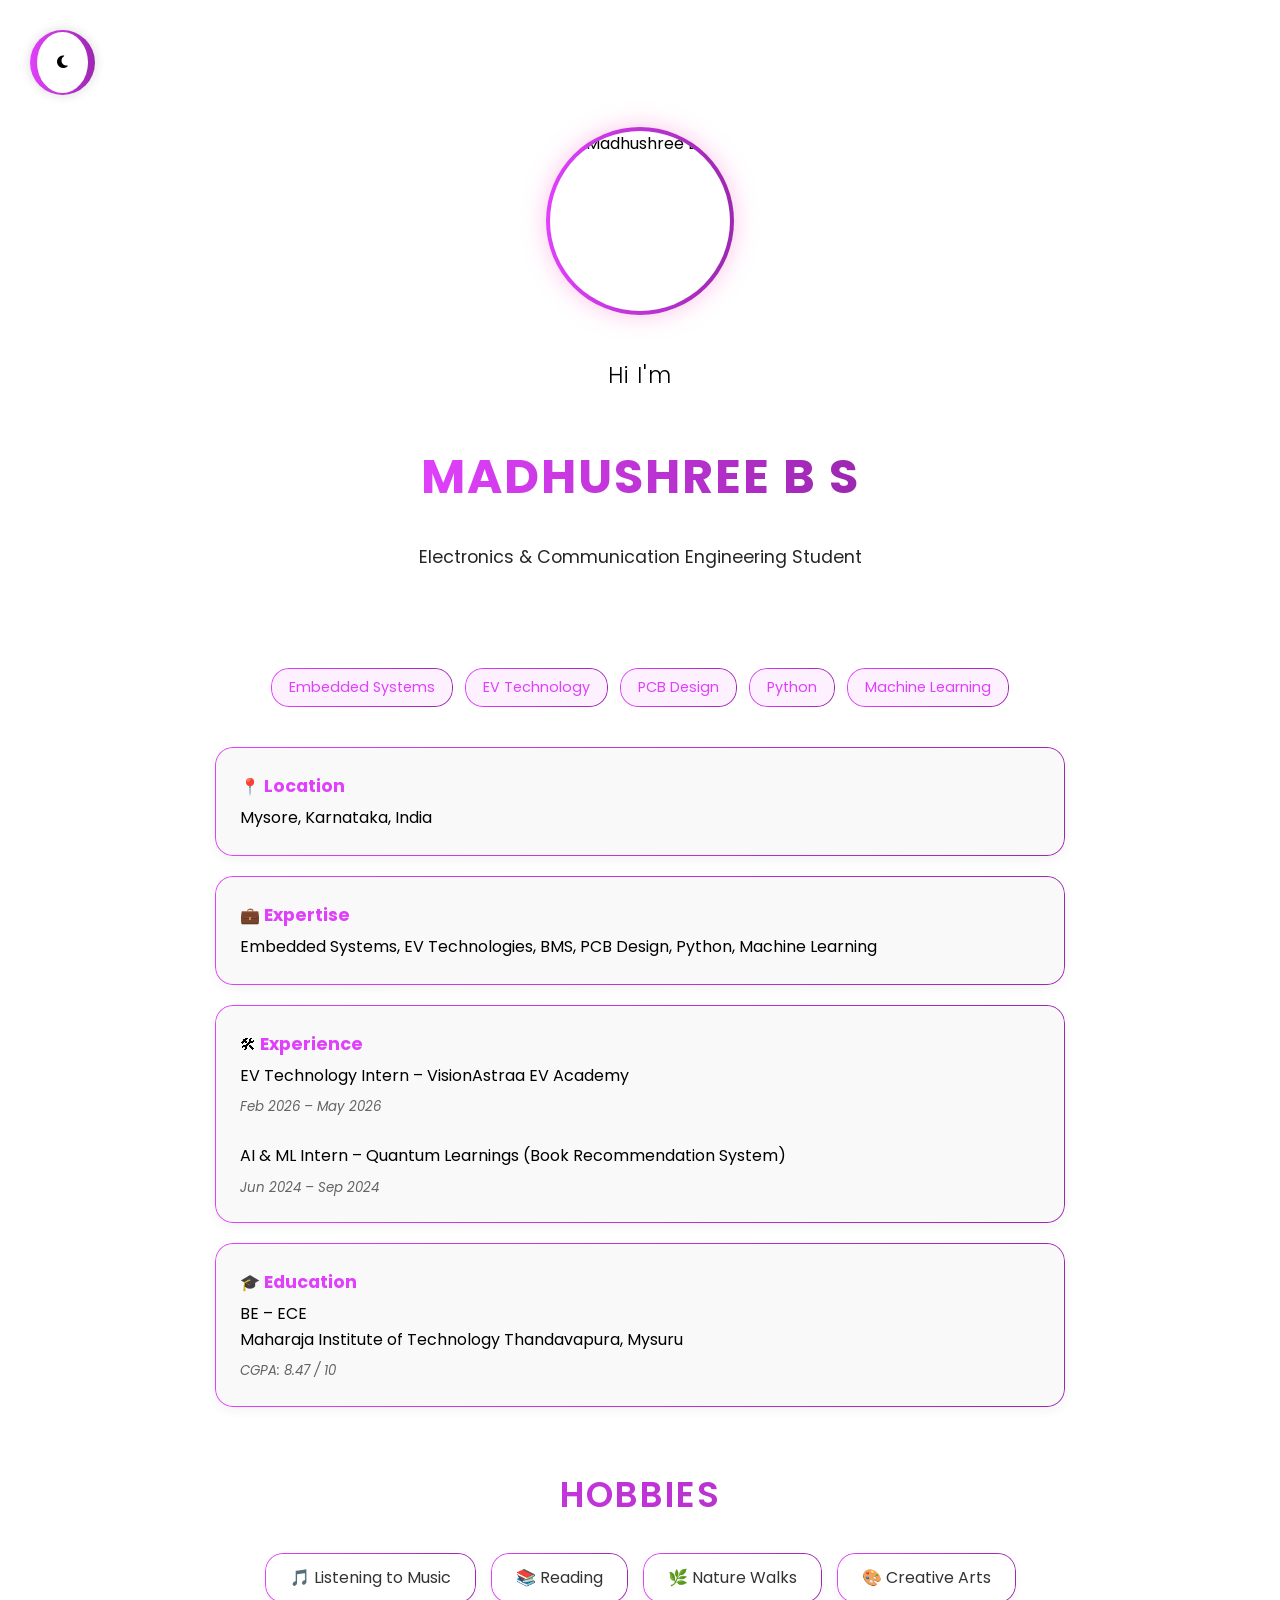
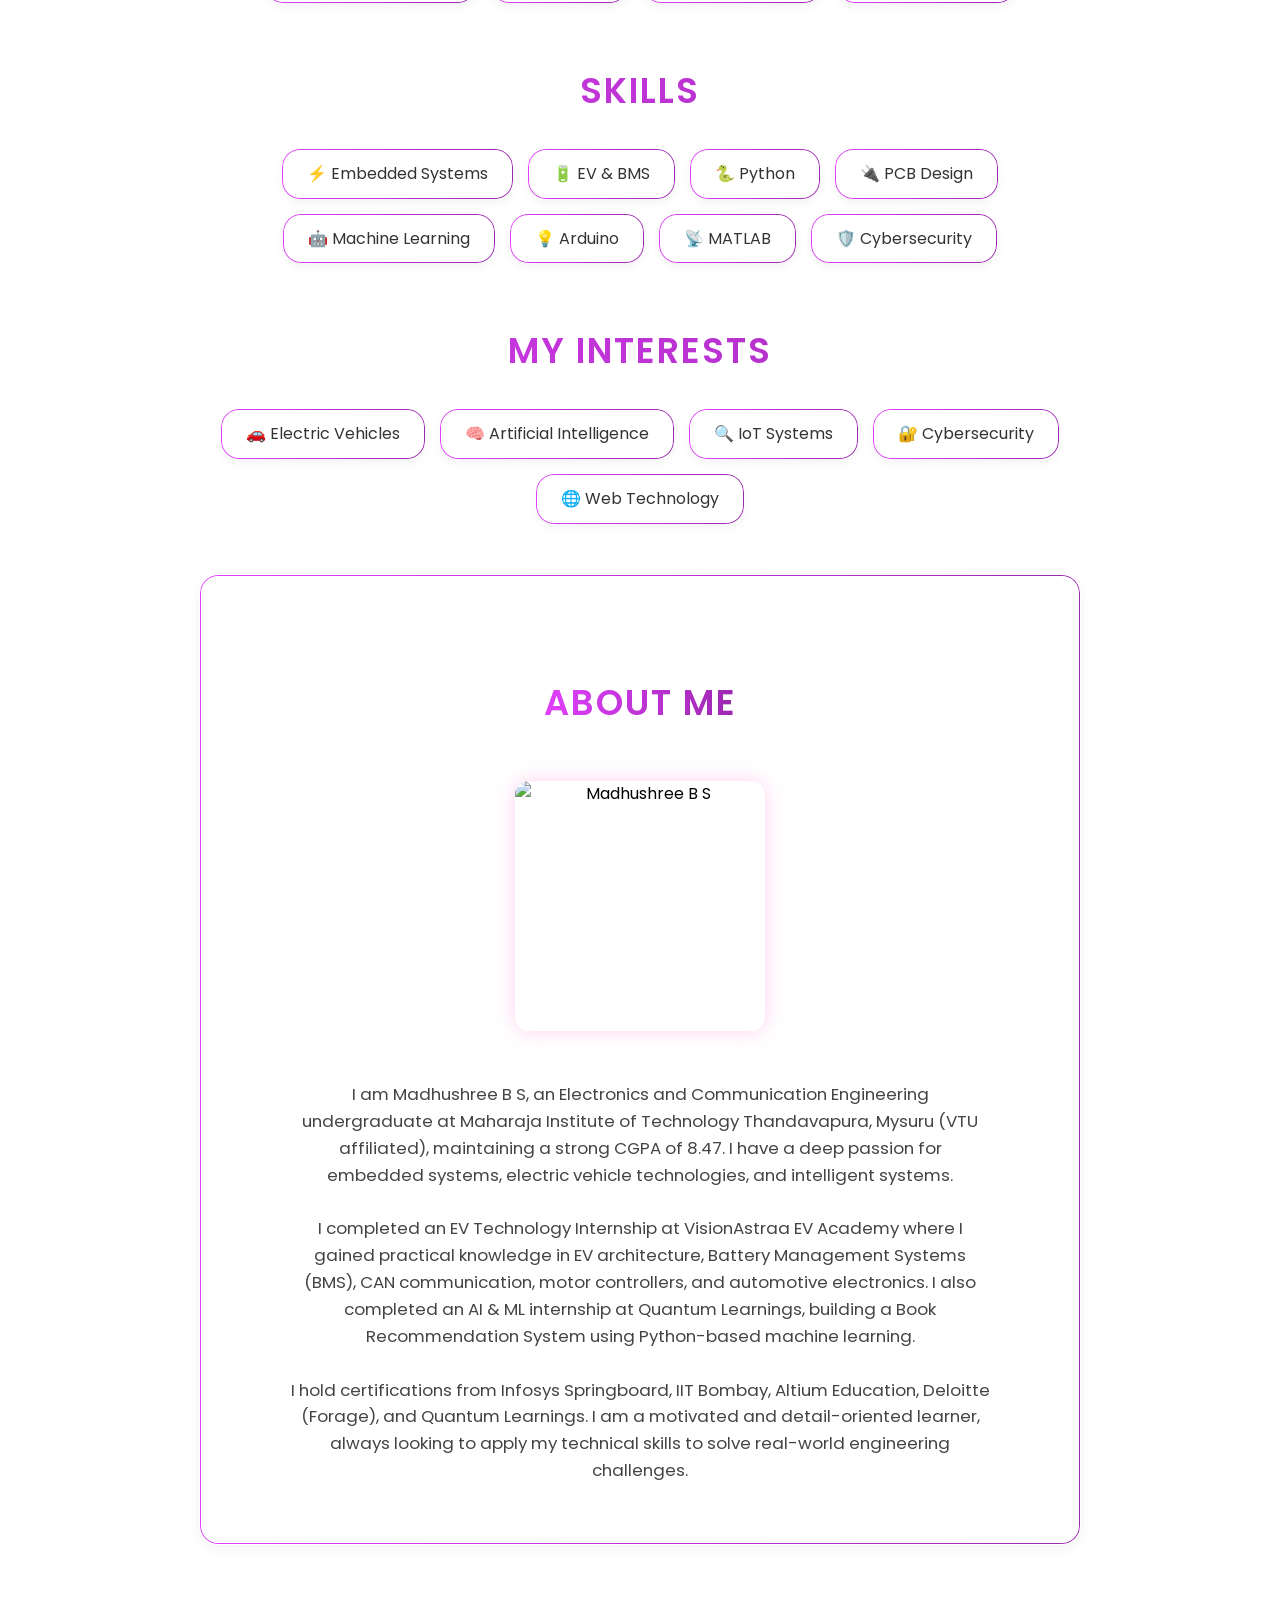
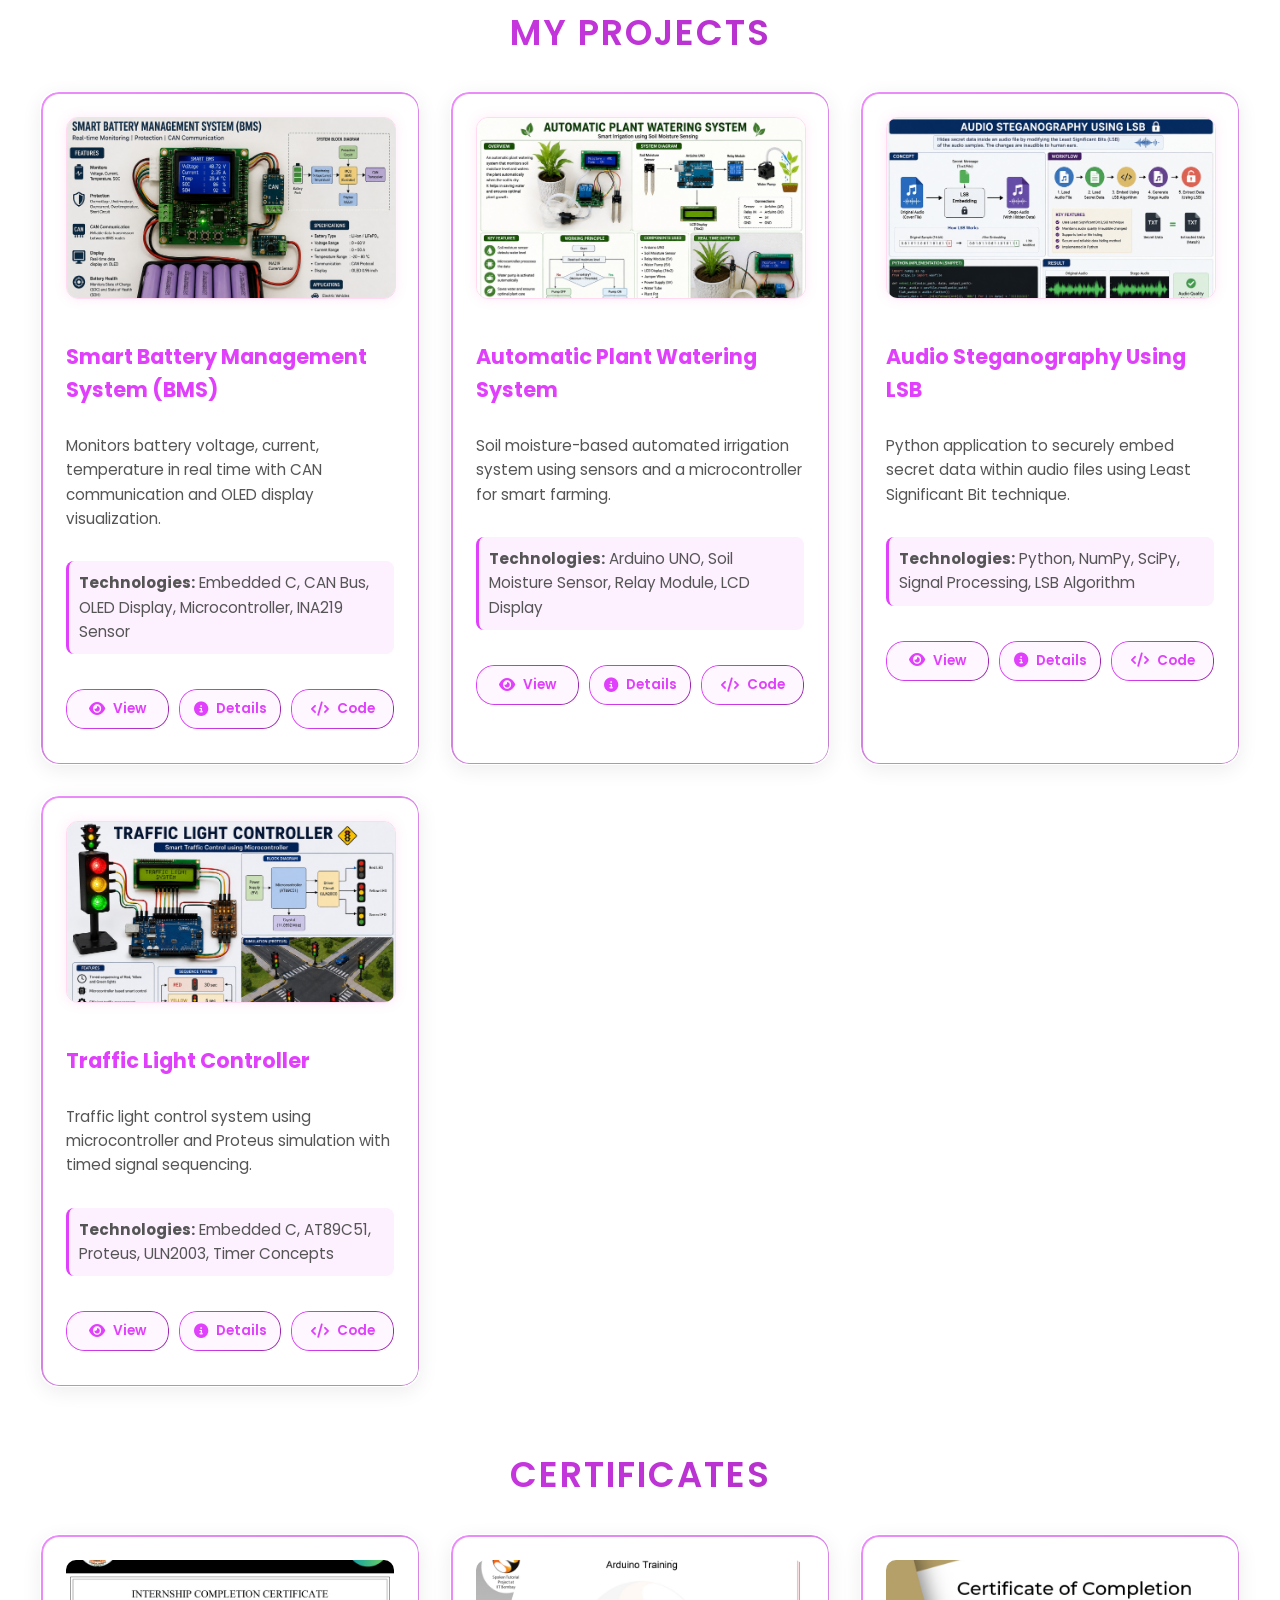
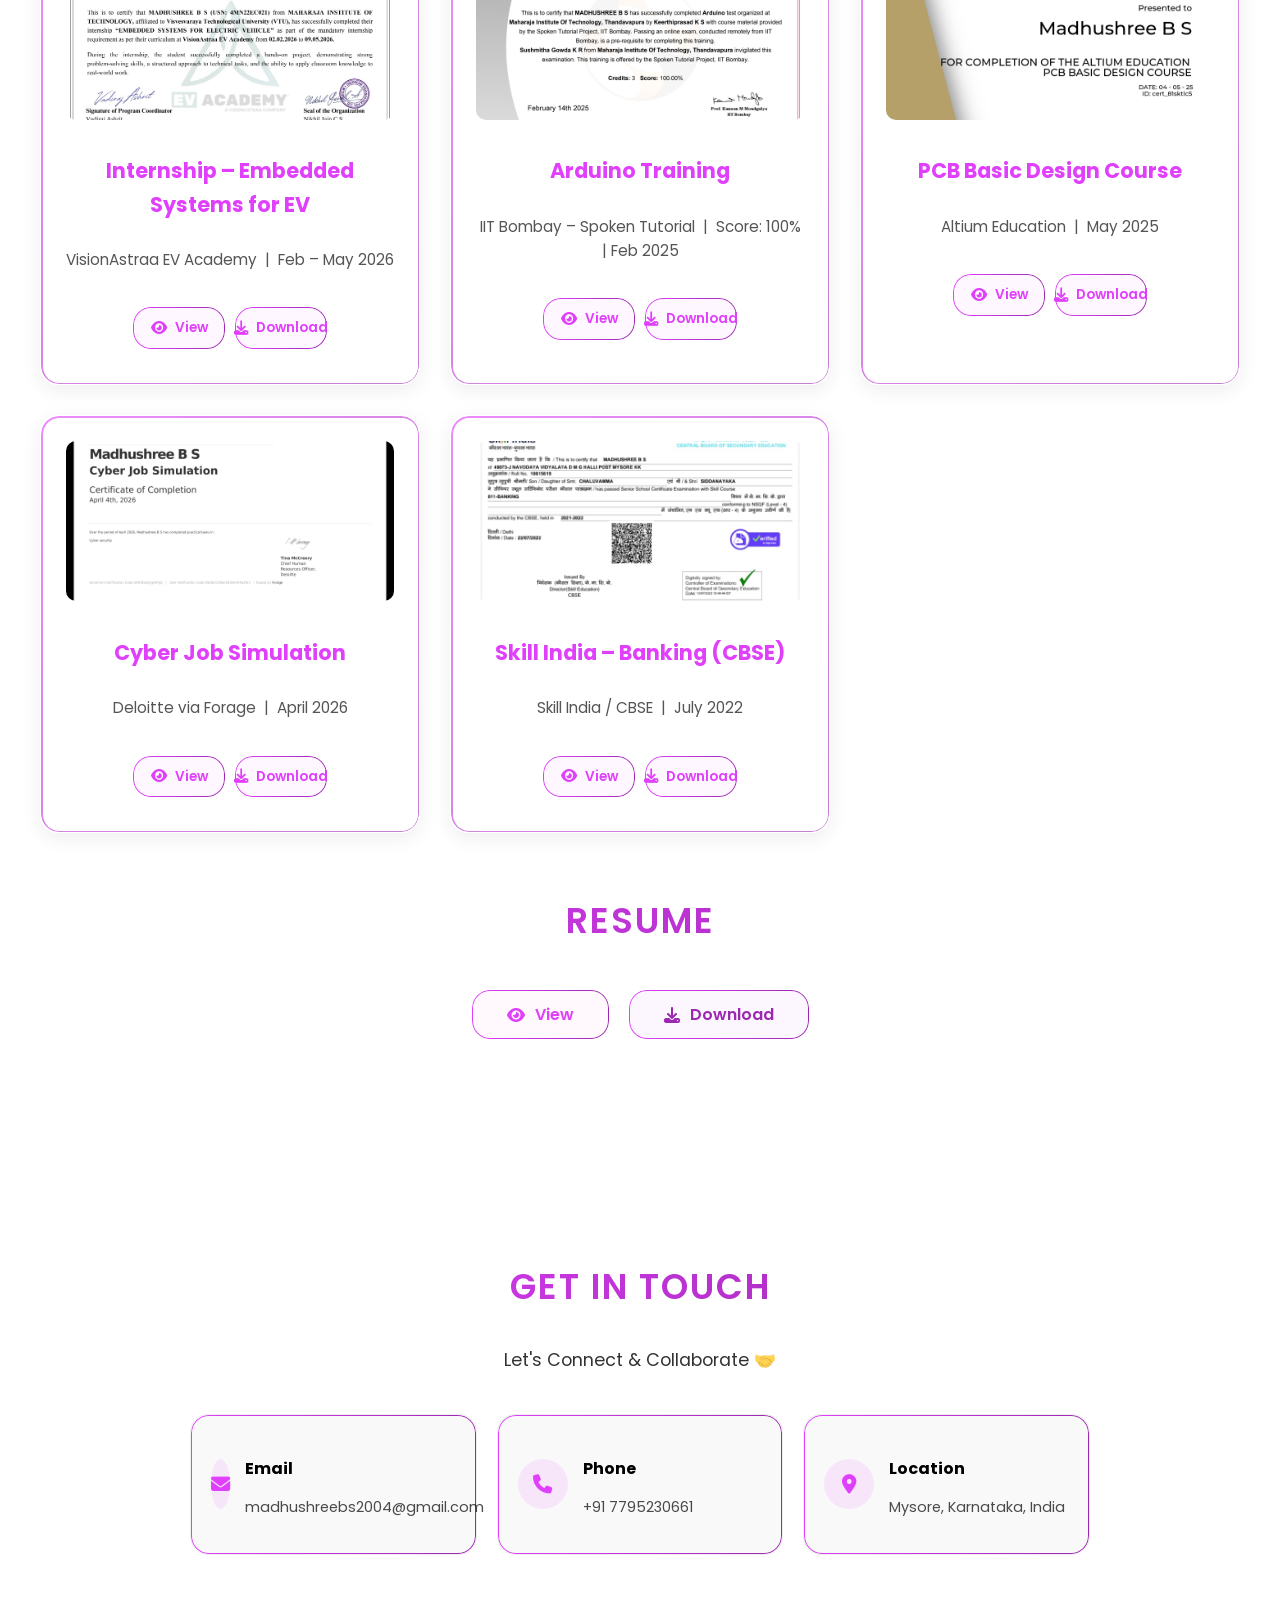
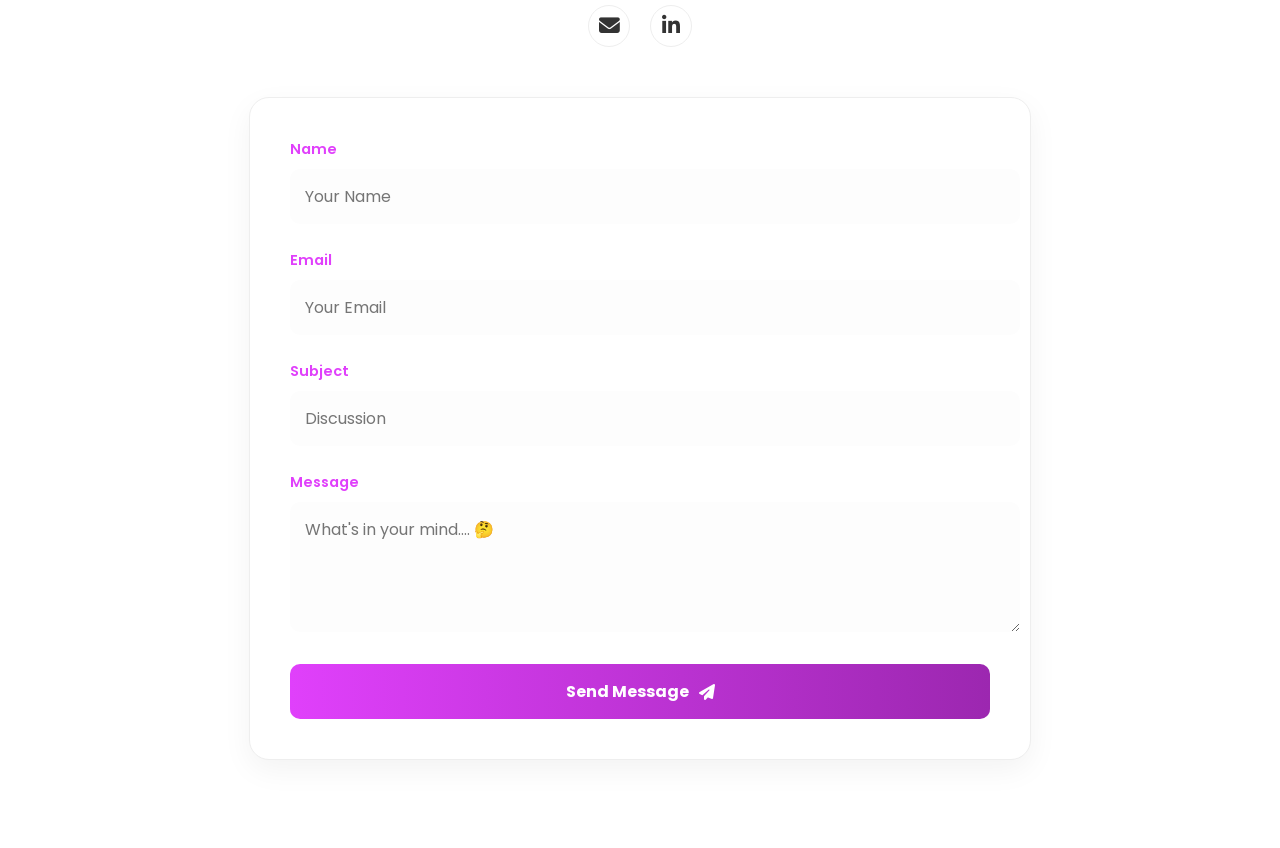
==== index.html @ 263427c6 "Update index.html" ====
<!DOCTYPE html>
<html lang="en">
<head>
  <meta charset="UTF-8">
  <meta name="viewport" content="width=device-width, initial-scale=1.0">
  <title>Madhushree B S | Portfolio</title>
  <link href="https://fonts.googleapis.com/css2?family=Poppins:wght@300;400;600&display=swap" rel="stylesheet">
  <link rel="stylesheet" href="https://cdnjs.cloudflare.com/ajax/libs/font-awesome/6.5.0/css/all.min.css">
  <link rel="stylesheet" href="https://cdnjs.cloudflare.com/ajax/libs/prism/1.29.0/themes/prism-tomorrow.min.css">
  <link rel="stylesheet" href="style.css">
</head>
<body class="light-mode">

  <!-- HERO -->
  <section id="hero">
    <div class="profile reveal">
      <img src="profle.jpg" alt="Madhushree B S">
    </div>
    <h2 class="reveal">Hi I'm</h2>
    <h1 class="reveal"><span>Madhushree B S</span></h1>
    <p class="reveal">Electronics &amp; Communication Engineering Student</p>
  </section>

  <!-- SKILL PILLS -->
  <div class="hero-skills reveal">
    <span class="skill-pill neon-animated-border">Embedded Systems</span>
    <span class="skill-pill neon-animated-border">EV Technology</span>
    <span class="skill-pill neon-animated-border">PCB Design</span>
    <span class="skill-pill neon-animated-border">Python</span>
    <span class="skill-pill neon-animated-border">Machine Learning</span>
  </div>

  <!-- INFO CARDS -->
  <div class="card reveal neon-animated-border">📍 <b>Location</b><br>Mysore, Karnataka, India</div>
  <div class="card reveal neon-animated-border">💼 <b>Expertise</b><br>Embedded Systems, EV Technologies, BMS, PCB Design, Python, Machine Learning</div>
  <div class="card reveal neon-animated-border">🛠 <b>Experience</b><br>EV Technology Intern – VisionAstraa EV Academy<br><small>Feb 2026 – May 2026</small><br>AI &amp; ML Intern – Quantum Learnings (Book Recommendation System)<br><small>Jun 2024 – Sep 2024</small></div>
  <div class="card reveal neon-animated-border">🎓 <b>Education</b><br>BE – ECE<br>Maharaja Institute of Technology Thandavapura, Mysuru<br><small>CGPA: 8.47 / 10</small></div>

  <!-- HOBBIES -->
  <h2 class="section-headline reveal">Hobbies</h2>
  <div class="hobbies-wrapper">
    <div class="hobby-pill neon-animated-border">🎵 Listening to Music</div>
    <div class="hobby-pill neon-animated-border">📚 Reading</div>
    <div class="hobby-pill neon-animated-border">🌿 Nature Walks</div>
    <div class="hobby-pill neon-animated-border">🎨 Creative Arts</div>
  </div>

  <!-- SKILLS -->
  <h2 class="section-headline reveal">Skills</h2>
  <div class="hobbies-wrapper">
    <div class="hobby-pill neon-animated-border">⚡ Embedded Systems</div>
    <div class="hobby-pill neon-animated-border">🔋 EV &amp; BMS</div>
    <div class="hobby-pill neon-animated-border">🐍 Python</div>
    <div class="hobby-pill neon-animated-border">🔌 PCB Design</div>
    <div class="hobby-pill neon-animated-border">🤖 Machine Learning</div>
    <div class="hobby-pill neon-animated-border">💡 Arduino</div>
    <div class="hobby-pill neon-animated-border">📡 MATLAB</div>
    <div class="hobby-pill neon-animated-border">🛡️ Cybersecurity</div>
  </div>

  <!-- INTERESTS -->
  <h2 class="section-headline reveal">My Interests</h2>
  <div class="hobbies-wrapper">
    <div class="hobby-pill neon-animated-border">🚗 Electric Vehicles</div>
    <div class="hobby-pill neon-animated-border">🧠 Artificial Intelligence</div>
    <div class="hobby-pill neon-animated-border">🔍 IoT Systems</div>
    <div class="hobby-pill neon-animated-border">🔐 Cybersecurity</div>
    <div class="hobby-pill neon-animated-border">🌐 Web Technology</div>
  </div>

  <!-- ABOUT -->
  <div class="card reveal about-card neon-border neon-animated-border">
    <h2 class="section-headline">About Me</h2>
    <img src="about.jpg" alt="Madhushree B S" class="about-photo">
    <p class="about-text">
      I am Madhushree B S, an Electronics and Communication Engineering undergraduate at Maharaja Institute of Technology Thandavapura, Mysuru (VTU affiliated), maintaining a strong CGPA of 8.47. I have a deep passion for embedded systems, electric vehicle technologies, and intelligent systems.
      <br><br>
      I completed an EV Technology Internship at VisionAstraa EV Academy where I gained practical knowledge in EV architecture, Battery Management Systems (BMS), CAN communication, motor controllers, and automotive electronics. I also completed an AI &amp; ML internship at Quantum Learnings, building a Book Recommendation System using Python-based machine learning.
      <br><br>
      I hold certifications from Infosys Springboard, IIT Bombay, Altium Education, Deloitte (Forage), and Quantum Learnings. I am a motivated and detail-oriented learner, always looking to apply my technical skills to solve real-world engineering challenges.
    </p>
  </div>

  <!-- PROJECTS -->
  <h2 class="section-headline reveal">My Projects</h2>
  <div class="projects-grid">

    <div class="project-card reveal">
      <div class="project-image-wrapper">
        <img src="bms.jpg" alt="Smart BMS" class="project-image">
      </div>
      <h3>Smart Battery Management System (BMS)</h3>
      <p>Monitors battery voltage, current, temperature in real time with CAN communication and OLED display visualization.</p>
      <p class="tech-used"><b>Technologies:</b> Embedded C, CAN Bus, OLED Display, Microcontroller, INA219 Sensor</p>
      <div class="project-actions">
        <button class="highlight-btn neon-animated-border" onclick="toggleProjectImage(this)"><i class="fas fa-eye"></i> View</button>
        <button class="highlight-btn neon-animated-border" onclick="openModal('Smart BMS – Details','bms_details.html')"><i class="fas fa-info-circle"></i> Details</button>
        <button class="highlight-btn neon-animated-border" onclick="openModal('Smart BMS – Code','bms_code.txt')"><i class="fas fa-code"></i> Code</button>
      </div>
    </div>

    <div class="project-card reveal">
      <div class="project-image-wrapper">
        <img src="plant.jpg" alt="Plant Watering" class="project-image">
      </div>
      <h3>Automatic Plant Watering System</h3>
      <p>Soil moisture-based automated irrigation system using sensors and a microcontroller for smart farming.</p>
      <p class="tech-used"><b>Technologies:</b> Arduino UNO, Soil Moisture Sensor, Relay Module, LCD Display</p>
      <div class="project-actions">
        <button class="highlight-btn neon-animated-border" onclick="toggleProjectImage(this)"><i class="fas fa-eye"></i> View</button>
        <button class="highlight-btn neon-animated-border" onclick="openModal('Plant Watering – Details','plant_details.html')"><i class="fas fa-info-circle"></i> Details</button>
        <button class="highlight-btn neon-animated-border" onclick="openModal('Plant Watering – Code','plant_code.txt')"><i class="fas fa-code"></i> Code</button>
      </div>
    </div>

    <div class="project-card reveal">
      <div class="project-image-wrapper">
        <img src="lsb.jpg" alt="Audio Steganography" class="project-image">
      </div>
      <h3>Audio Steganography Using LSB</h3>
      <p>Python application to securely embed secret data within audio files using Least Significant Bit technique.</p>
      <p class="tech-used"><b>Technologies:</b> Python, NumPy, SciPy, Signal Processing, LSB Algorithm</p>
      <div class="project-actions">
        <button class="highlight-btn neon-animated-border" onclick="toggleProjectImage(this)"><i class="fas fa-eye"></i> View</button>
        <button class="highlight-btn neon-animated-border" onclick="openModal('Audio Steganography – Details','lsb_details.html')"><i class="fas fa-info-circle"></i> Details</button>
        <button class="highlight-btn neon-animated-border" onclick="openModal('Audio Steganography – Code','lsb_code.txt')"><i class="fas fa-code"></i> Code</button>
      </div>
    </div>

    <div class="project-card reveal">
      <div class="project-image-wrapper">
        <img src="light.jpg" alt="Traffic Light Controller" class="project-image">
      </div>
      <h3>Traffic Light Controller</h3>
      <p>Traffic light control system using microcontroller and Proteus simulation with timed signal sequencing.</p>
      <p class="tech-used"><b>Technologies:</b> Embedded C, AT89C51, Proteus, ULN2003, Timer Concepts</p>
      <div class="project-actions">
        <button class="highlight-btn neon-animated-border" onclick="toggleProjectImage(this)"><i class="fas fa-eye"></i> View</button>
        <button class="highlight-btn neon-animated-border" onclick="openModal('Traffic Light – Details','traffic_details.html')"><i class="fas fa-info-circle"></i> Details</button>
        <button class="highlight-btn neon-animated-border" onclick="openModal('Traffic Light – Code','traffic_code.txt')"><i class="fas fa-code"></i> Code</button>
      </div>
    </div>

  </div>

  <!-- CERTIFICATES -->
  <h2 class="section-headline reveal">Certificates</h2>
  <div class="projects-grid reveal">

    <div class="project-card cert-card">
      <img src="intership.jpg" alt="VisionAstraa Certificate" class="cert-img" onclick="openCertModal(this.src)">
      <h3>Internship – Embedded Systems for EV</h3>
      <p>VisionAstraa EV Academy &nbsp;|&nbsp; Feb – May 2026</p>
      <div class="project-actions">
        <button class="highlight-btn neon-animated-border" onclick="openCertModal('intership.jpg')"><i class="fas fa-eye"></i> View</button>
        <a href="intership.jpg" download class="highlight-btn neon-animated-border"><i class="fas fa-download"></i> Download</a>
      </div>
    </div>

    <div class="project-card cert-card">
      <img src="bombay.jpg" alt="Arduino Certificate" class="cert-img" onclick="openCertModal(this.src)">
      <h3>Arduino Training</h3>
      <p>IIT Bombay – Spoken Tutorial &nbsp;|&nbsp; Score: 100% | Feb 2025</p>
      <div class="project-actions">
        <button class="highlight-btn neon-animated-border" onclick="openCertModal('bombay.jpg')"><i class="fas fa-eye"></i> View</button>
        <a href="bombay.jpg" download class="highlight-btn neon-animated-border"><i class="fas fa-download"></i> Download</a>
      </div>
    </div>

    <div class="project-card cert-card">
      <img src="altium.jpg" alt="PCB Certificate" class="cert-img" onclick="openCertModal(this.src)">
      <h3>PCB Basic Design Course</h3>
      <p>Altium Education &nbsp;|&nbsp; May 2025</p>
      <div class="project-actions">
        <button class="highlight-btn neon-animated-border" onclick="openCertModal('altium.jpg')"><i class="fas fa-eye"></i> View</button>
        <a href="altium.jpg" download class="highlight-btn neon-animated-border"><i class="fas fa-download"></i> Download</a>
      </div>
    </div>

    <div class="project-card cert-card">
      <img src="deloitte.jpg" alt="Deloitte Certificate" class="cert-img" onclick="openCertModal(this.src)">
      <h3>Cyber Job Simulation</h3>
      <p>Deloitte via Forage &nbsp;|&nbsp; April 2026</p>
      <div class="project-actions">
        <button class="highlight-btn neon-animated-border" onclick="openCertModal('deloitte.jpg')"><i class="fas fa-eye"></i> View</button>
        <a href="deloitte.jpg" download class="highlight-btn neon-animated-border"><i class="fas fa-download"></i> Download</a>
      </div>
    </div>

    <div class="project-card cert-card">
      <img src="skillindia.jpg" alt="Skill India Certificate" class="cert-img" onclick="openCertModal(this.src)">
      <h3>Skill India – Banking (CBSE)</h3>
      <p>Skill India / CBSE &nbsp;|&nbsp; July 2022</p>
      <div class="project-actions">
        <button class="highlight-btn neon-animated-border" onclick="openCertModal('skillindia.jpg')"><i class="fas fa-eye"></i> View</button>
        <a href="skillindia.jpg" download class="highlight-btn neon-animated-border"><i class="fas fa-download"></i> Download</a>
      </div>
    </div>

  </div>

  <!-- RESUME -->
  <h2 class="section-headline reveal">Resume</h2>
  <div class="resume-actions reveal">
    <a href="Resume.pdf" target="_blank" class="resume-btn view-btn neon-animated-border"><i class="fas fa-eye"></i> View</a>
    <a href="Resume.pdf" download class="resume-btn download-btn neon-animated-border"><i class="fas fa-download"></i> Download</a>
  </div>

  <!-- CONTACT -->
  <section class="contact-section reveal">
    <h2 class="section-headline">Get In Touch</h2>
    <p class="contact-subtitle">Let's Connect &amp; Collaborate 🤝</p>
    <div class="contact-cards">
      <div class="contact-card neon-animated-border">
        <div class="contact-icon"><i class="fas fa-envelope"></i></div>
        <div><h4>Email</h4><p>madhushreebs2004@gmail.com</p></div>
      </div>
      <div class="contact-card neon-animated-border">
        <div class="contact-icon"><i class="fas fa-phone"></i></div>
        <div><h4>Phone</h4><p>+91 7795230661</p></div>
      </div>
      <div class="contact-card neon-animated-border">
        <div class="contact-icon"><i class="fas fa-location-dot"></i></div>
        <div><h4>Location</h4><p>Mysore, Karnataka, India</p></div>
      </div>
    </div>
    <div class="contact-social">
      <a href="mailto:madhushreebs2004@gmail.com"><i class="fas fa-envelope"></i></a>
      <a href="https://www.linkedin.com/in/madhushree-b-s" target="_blank"><i class="fab fa-linkedin-in"></i></a>
    </div>
    <form id="contact-form" class="contact-form">
      <label>Name</label>
      <input type="text" name="name" placeholder="Your Name" required>
      <label>Email</label>
      <input type="email" name="email" placeholder="Your Email" required>
      <label>Subject</label>
      <input type="text" name="subject" placeholder="Discussion" required>
      <label>Message</label>
      <textarea rows="4" name="message" placeholder="What's in your mind.... 🤔" required></textarea>
      <button type="submit" class="send-btn">Send Message <i class="fas fa-paper-plane"></i></button>
    </form>
  </section>

  <!-- PROJECT MODAL -->
  <div id="projectModal" class="modal">
    <div class="modal-content">
      <span class="close-btn" onclick="closeModal()">&times;</span>
      <h2 id="modalTitle"></h2>
      <button id="copyBtn" class="copy-btn neon-animated-border" onclick="copyCode()">Copy Code</button>
      <div id="modalBody"></div>
    </div>
  </div>

  <!-- CERT MODAL -->
  <div id="cert-modal" onclick="closeCertModal()" style="display:none;position:fixed;top:0;left:0;width:100%;height:100%;background:rgba(0,0,0,0.92);z-index:9999;justify-content:center;align-items:center;">
    <img id="cert-modal-img" src="" alt="Certificate" style="max-width:92%;max-height:90vh;border-radius:12px;box-shadow:0 0 40px #ff6ec7;">
    <span onclick="closeCertModal()" style="position:fixed;top:18px;right:26px;color:#fff;font-size:2.5rem;cursor:pointer;z-index:10000;">✕</span>
  </div>

  <!-- THEME TOGGLE -->
  <button onclick="toggleTheme()" class="theme-toggle"><i class="fas fa-moon"></i></button>

  <script src="script.js"></script>
  <script src="https://cdnjs.cloudflare.com/ajax/libs/prism/1.29.0/prism.min.js"></script>
  <script src="https://cdnjs.cloudflare.com/ajax/libs/prism/1.29.0/components/prism-python.min.js"></script>
  <script src="https://cdnjs.cloudflare.com/ajax/libs/prism/1.29.0/components/prism-cpp.min.js"></script>
</body>
</html>
---- style.css ----
cat > /home/claude/madhushree-portfolio/style.css << 'CSSEOF'
/* ==========================================================
   MADHUSHREE B S PORTFOLIO – PINK/PURPLE NEON THEME
========================================================== */

/* COLORS:
   Primary neon : #ff6ec7 (pink)
   Secondary    : #bf5fff (purple)
   Accent       : #d63aff (violet)
   Light primary: #e040fb
   Light secondary: #9c27b0
*/

* { margin:0; padding:0; box-sizing:border-box; }
html { scroll-behavior:smooth; }

body {
  font-family:"Poppins",sans-serif;
  background:#000;
  color:#fff;
  overflow-x:hidden;
  line-height:1.6;
  transition:background 0.4s ease,color 0.4s ease;
}
body.light-mode { background:#fff; color:#000; }

img { max-width:100%; display:block; }
a { text-decoration:none; color:inherit; }
button { font-family:inherit; cursor:pointer; border:none; outline:none; background:none; }
h1,h2,h3,h4,h5,h6,p,span,small,label { color:inherit; }

/* ── HERO ── */
#hero {
  padding:80px 20px 40px;
  text-align:center;
  display:flex; flex-direction:column;
  align-items:center; justify-content:center;
  min-height:60vh;
}

.profile {
  width:180px; height:180px; border-radius:50%;
  overflow:hidden; margin-bottom:25px;
  border:4px solid transparent;
  background-image:linear-gradient(#000,#000),
    linear-gradient(90deg,#ff6ec7,#bf5fff);
  background-origin:border-box;
  background-clip:content-box,border-box;
  box-shadow:0 0 25px rgba(255,110,199,0.4);
  transition:transform 0.4s ease;
}
.profile:hover { transform:scale(1.05); box-shadow:0 0 35px rgba(255,110,199,0.6); }
.profile img { width:100%; height:100%; object-fit:cover; }

#hero h2 { font-size:1.4rem; font-weight:300; margin-bottom:5px; letter-spacing:1px; }
#hero h1 {
  font-size:3rem; font-weight:700; margin-bottom:10px;
  background:linear-gradient(90deg,#ff6ec7,#bf5fff);
  -webkit-background-clip:text; -webkit-text-fill-color:transparent;
  text-transform:uppercase; letter-spacing:2px;
}
#hero p { font-size:1.1rem; opacity:0.85; max-width:600px; }

body.light-mode #hero h1 {
  background:linear-gradient(90deg,#e040fb,#9c27b0);
  -webkit-background-clip:text; -webkit-text-fill-color:transparent;
}
body.light-mode .profile {
  background-image:linear-gradient(#fff,#fff),
    linear-gradient(90deg,#e040fb,#9c27b0);
}

/* ── SKILL PILLS ── */
.hero-skills {
  display:flex; flex-wrap:wrap; justify-content:center;
  gap:12px; margin-bottom:40px; padding:0 18px;
}
.skill-pill {
  background:rgba(255,110,199,0.1);
  padding:8px 18px; border-radius:18px;
  font-size:0.9rem; font-weight:400; color:#ff6ec7;
  transition:all 0.3s ease;
}
.skill-pill:hover { background:#ff6ec7; color:#000; box-shadow:0 0 15px rgba(255,110,199,0.5); transform:translateY(-3px); }

body.light-mode .skill-pill { background:rgba(224,64,251,0.07); color:#e040fb; }
body.light-mode .skill-pill:hover { color:#fff; }

/* ── INFO CARDS ── */
.card {
  background:#111; padding:25px; border-radius:15px;
  margin:20px auto; max-width:800px; width:90%;
  transition:transform 0.3s ease; position:relative; overflow:hidden;
}
.card:hover { transform:translateY(-5px); }
.card b { color:#ff6ec7; font-size:1.1rem; display:inline-block; margin-bottom:5px; }
.card small { display:block; margin-top:8px; opacity:0.6; font-style:italic; }

body.light-mode .card { background:#f9f9f9; box-shadow:0 4px 12px rgba(0,0,0,0.05); }
body.light-mode .card b { color:#e040fb; }

/* ── SECTION HEADLINES – NO UNDERLINE ── */
.section-headline {
  text-align:center; font-size:2.2rem; font-weight:600;
  margin:60px 0 30px; text-transform:uppercase; letter-spacing:2px;
  position:relative;
  background:linear-gradient(90deg,#ff6ec7,#bf5fff);
  -webkit-background-clip:text; -webkit-text-fill-color:transparent;
}
/* NO underline ::after */
.section-headline::after { display:none; }

body.light-mode .section-headline {
  background:linear-gradient(90deg,#e040fb,#9c27b0);
  -webkit-background-clip:text; -webkit-text-fill-color:transparent;
}

/* ── HOBBY/SKILL PILLS ── */
.hobbies-wrapper {
  display:flex; flex-wrap:wrap; justify-content:center;
  gap:15px; max-width:900px; margin:0 auto 50px; padding:0 20px;
}
.hobby-pill {
  background:#111; padding:12px 25px; border-radius:12px;
  font-size:1rem; transition:all 0.3s ease;
}
.hobby-pill:hover { transform:translateY(-3px); box-shadow:0 0 15px rgba(191,95,255,0.3); }

body.light-mode .hobby-pill { background:#fff; color:#333; box-shadow:0 4px 10px rgba(0,0,0,0.05); }
body.light-mode .hobby-pill:hover { color:#e040fb; }

/* ── ABOUT ── */
.about-card {
  display:flex; flex-direction:column; align-items:center;
  text-align:center; padding:40px; gap:20px;
}
.about-photo {
  width:250px; height:250px; border-radius:14px; object-fit:cover;
  box-shadow:0 0 20px rgba(255,110,199,0.3); margin-bottom:10px;
}
.about-text { font-size:1.05rem; color:#ccc; max-width:700px; margin:20px 15px; }

.neon-border {
  border:1px solid transparent;
  background-image:linear-gradient(#111,#111),
    linear-gradient(90deg,#ff6ec7,#bf5fff);
  background-origin:border-box; background-clip:content-box,border-box;
}
body.light-mode .neon-border {
  background-image:linear-gradient(#fff,#fff),
    linear-gradient(90deg,#e040fb,#9c27b0);
}
body.light-mode .about-text { color:#444; }

/* ── PROJECTS GRID ── */
.projects-grid {
  display:grid; grid-template-columns:repeat(auto-fit,minmax(300px,1fr));
  gap:30px; max-width:1200px; margin:0 auto 60px; padding:0 20px;
}

/* ── PROJECT CARD ── */
.project-card {
  background:#111; border-radius:18px; padding:25px;
  display:flex; flex-direction:column; position:relative; overflow:hidden;
  border:1.5px solid transparent; background-clip:padding-box;
  transition:transform 0.45s cubic-bezier(0.22,1,0.36,1), box-shadow 0.45s ease;
}
.project-card::before {
  content:""; position:absolute; inset:0; border-radius:18px; padding:1.5px;
  background:linear-gradient(135deg,#ff6ec7,#bf5fff,#d63aff,#ff6ec7);
  background-size:300% 300%;
  animation:cardBorderSpin 4s linear infinite;
  -webkit-mask:linear-gradient(#fff 0 0) content-box, linear-gradient(#fff 0 0);
  -webkit-mask-composite:xor; mask-composite:exclude;
  z-index:0; opacity:0.6; transition:opacity 0.4s ease;
}
@keyframes cardBorderSpin {
  0%{ background-position:0% 50%; } 50%{ background-position:100% 50%; } 100%{ background-position:0% 50%; }
}
.project-card:hover { transform:translateY(-8px) scale(1.01); box-shadow:0 8px 30px rgba(255,110,199,0.25),0 0 60px rgba(191,95,255,0.1); }
.project-card:hover::before { opacity:1; animation-duration:1.5s; }

/* ── PROJECT IMAGE WRAPPER ── */
.project-image-wrapper {
  width:100%; height:180px; border-radius:12px; overflow:hidden;
  margin-bottom:20px; position:relative; z-index:1;
  border:1.5px solid rgba(255,110,199,0.25);
  box-shadow:0 0 12px rgba(255,110,199,0.15),inset 0 0 8px rgba(255,110,199,0.05);
  transition:height 0.65s cubic-bezier(0.22,1,0.36,1), border-color 0.4s ease, box-shadow 0.4s ease;
}
.project-card:hover .project-image-wrapper { border-color:rgba(255,110,199,0.6); box-shadow:0 0 20px rgba(255,110,199,0.3); }
.project-image { width:100%; height:100%; object-fit:cover; object-position:top; transition:transform 0.65s cubic-bezier(0.22,1,0.36,1),filter 0.4s ease; }
.project-card:hover .project-image { transform:scale(1.04); filter:brightness(1.08) saturate(1.1); }
.project-image-wrapper.expanded { height:auto; border-color:#ff6ec7; box-shadow:0 0 30px rgba(255,110,199,0.45),0 0 60px rgba(191,95,255,0.15); animation:expandGlow 0.65s ease forwards; }
@keyframes expandGlow { 0%{ box-shadow:0 0 10px rgba(255,110,199,0.2); } 50%{ box-shadow:0 0 50px rgba(255,110,199,0.6); } 100%{ box-shadow:0 0 30px rgba(255,110,199,0.45); } }
.project-image-wrapper.expanded .project-image { object-fit:contain; object-position:center; animation:imageReveal 0.65s cubic-bezier(0.22,1,0.36,1) forwards; }
@keyframes imageReveal { from{ opacity:0.4; transform:scale(0.97); filter:brightness(0.8) blur(4px); } to{ opacity:1; transform:scale(1); filter:brightness(1.05) blur(0px); } }

/* ── CARD TEXT ── */
.project-card h3 {
  font-size:1.3rem; margin-bottom:12px; color:#ff6ec7;
  position:relative; z-index:1; transition:text-shadow 0.3s ease;
}
.project-card:hover h3 { text-shadow:0 0 12px rgba(255,110,199,0.5); }
.project-card p { font-size:0.95rem; color:#bbb; margin-bottom:15px; position:relative; z-index:1; }
.tech-used {
  font-size:0.85rem; background:rgba(191,95,255,0.06);
  padding:10px; border-radius:8px; border-left:3px solid #bf5fff;
  position:relative; z-index:1; transition:background 0.3s ease, box-shadow 0.3s ease;
}
.project-card:hover .tech-used { background:rgba(191,95,255,0.12); box-shadow:0 0 10px rgba(191,95,255,0.15); }

body.light-mode .project-card { background:#fff; box-shadow:0 5px 20px rgba(0,0,0,0.07); }
body.light-mode .project-card::before { background:linear-gradient(135deg,#e040fb,#9c27b0,#d63aff,#e040fb); background-size:300% 300%; }
body.light-mode .project-card h3 { color:#e040fb; }
body.light-mode .project-card p { color:#555; }
body.light-mode .tech-used { background:#fdf0ff; color:#333; border-left-color:#e040fb; }

/* ── PROJECT ACTION BUTTONS ── */
.project-actions { display:flex; flex-wrap:wrap; gap:10px; margin-bottom:10px; padding-top:20px; }
.highlight-btn {
  flex:1; min-width:80px; text-align:center; padding:10px 5px;
  border-radius:30px; font-size:0.85rem; font-weight:600; color:#ff6ec7;
  background:rgba(255,110,199,0.07);
  transition:all 0.3s ease;
  display:flex; align-items:center; justify-content:center; gap:8px;
  position:relative; z-index:1;
}
.highlight-btn:hover { background:#ff6ec7; color:#000; box-shadow:0 0 15px rgba(255,110,199,0.5); }
.highlight-btn i { font-size:0.9rem; }

body.light-mode .highlight-btn { color:#e040fb; background:rgba(224,64,251,0.04); }
body.light-mode .highlight-btn:hover { color:#fff; box-shadow:0 5px 15px rgba(224,64,251,0.3); }

/* ── CERTIFICATE CARDS ── */
.cert-card { text-align:center; align-items:center; }
.cert-img {
  width:100%; height:160px; object-fit:cover; border-radius:10px;
  margin-bottom:14px; cursor:pointer; transition:transform 0.3s,box-shadow 0.3s;
}
.cert-img:hover { transform:scale(1.03); box-shadow:0 0 18px #ff6ec7; }

/* ── RESUME ── */
.resume-actions { display:flex; justify-content:center; gap:20px; margin:40px 0 80px; }
.resume-btn { padding:12px 35px; border-radius:50px; font-weight:600; display:flex; align-items:center; gap:10px; transition:all 0.3s ease; font-size:1rem; }
.view-btn { color:#ff6ec7; background:rgba(255,110,199,0.05); }
.view-btn:hover { background:#ff6ec7; color:#000; box-shadow:0 0 20px rgba(255,110,199,0.4); }
.download-btn { color:#bf5fff; background:rgba(191,95,255,0.05); }
.download-btn:hover { background:#bf5fff; color:#000; box-shadow:0 0 20px rgba(191,95,255,0.4); }

body.light-mode .view-btn { color:#e040fb; }
body.light-mode .view-btn:hover { background:#e040fb; color:#fff; }
body.light-mode .download-btn { color:#9c27b0; }
body.light-mode .download-btn:hover { background:#9c27b0; color:#fff; }

/* ── CONTACT ── */
.contact-section { padding:80px 20px; max-width:900px; margin:0 auto; text-align:center; }
.contact-subtitle { font-size:1.1rem; opacity:0.8; margin-bottom:40px; }
.contact-cards { display:grid; grid-template-columns:repeat(auto-fit,minmax(250px,1fr)); gap:20px; margin-bottom:50px; }
.contact-card { background:#111; padding:20px; border-radius:15px; display:flex; align-items:center; gap:15px; text-align:left; border:1px solid #222; transition:border-color 0.3s ease; }
.contact-card:hover { border-color:#ff6ec7; }
.contact-icon { width:50px; height:50px; background:rgba(255,110,199,0.1); border-radius:50%; display:flex; align-items:center; justify-content:center; color:#ff6ec7; font-size:1.2rem; }
.contact-card h4 { font-size:1rem; margin-bottom:2px; }
.contact-card p { font-size:0.9rem; opacity:0.7; }
.contact-social { display:flex; justify-content:center; gap:20px; margin-bottom:50px; flex-wrap:wrap; }
.contact-social a { width:40px; height:40px; border-radius:50%; background:#111; border:1px solid #333; display:flex; align-items:center; justify-content:center; font-size:1.3rem; transition:all 0.3s ease; color:#fff; }
.contact-social a:hover { color:#ff6ec7; border-color:#ff6ec7; transform:translateY(-5px); box-shadow:0 0 15px rgba(255,110,199,0.4); }

body.light-mode .contact-card { background:#f9f9f9; border-color:#eee; }
body.light-mode .contact-icon { background:rgba(224,64,251,0.1); color:#e040fb; }
body.light-mode .contact-social a { background:#fff; border-color:#eee; color:#333; }
body.light-mode .contact-social a:hover { color:#e040fb; border-color:#e040fb; }

/* ── CONTACT FORM ── */
.contact-form { background:#111; padding:40px; border-radius:20px; border:1px solid #222; text-align:left; max-width:700px; margin:0 auto; }
.contact-form label { display:block; margin-bottom:8px; font-weight:600; color:#ff6ec7; font-size:0.9rem; }
.contact-form input, .contact-form textarea { width:100%; padding:15px; margin-bottom:25px; background:#080808; border:0px solid #333; border-radius:10px; color:#fff; font-family:inherit; font-size:1rem; transition:all 0.3s ease; }
.contact-form input:focus, .contact-form textarea:focus { border-color:#ff6ec7; box-shadow:0 0 10px rgba(255,110,199,0.2); outline:none; }
.send-btn { width:100%; padding:15px; border-radius:10px; background:linear-gradient(90deg,#ff6ec7,#bf5fff); color:#000; font-weight:700; font-size:1rem; display:flex; align-items:center; justify-content:center; gap:10px; transition:transform 0.3s ease,box-shadow 0.3s ease; }
.send-btn:hover { transform:translateY(-3px); box-shadow:0 5px 20px rgba(255,110,199,0.4); }

body.light-mode .contact-form { background:#fff; border-color:#eee; box-shadow:0 10px 30px rgba(0,0,0,0.05); }
body.light-mode .contact-form label { color:#e040fb; }
body.light-mode .contact-form input, body.light-mode .contact-form textarea { background:#fdfdfd; border-color:#ddd; color:#333; }
body.light-mode .send-btn { background:linear-gradient(90deg,#e040fb,#9c27b0); color:#fff; }

/* ── MODAL ── */
.modal { display:none; position:fixed; z-index:2000; left:0; top:0; width:100%; height:100%; background:rgba(0,0,0,0.9); backdrop-filter:blur(5px); overflow-y:auto; }
.modal-content { background:#111; margin:5% auto; padding:30px; border:1px solid #333; width:90%; max-width:800px; border-radius:15px; position:relative; box-shadow:0 0 30px rgba(255,110,199,0.2); }
.close-btn { position:absolute; top:15px; right:20px; color:#fff; font-size:30px; font-weight:bold; cursor:pointer; transition:color 0.3s; }
.close-btn:hover { color:#ff6ec7; }
#modalTitle { margin-bottom:20px; font-size:1.8rem; color:#ff6ec7; }
.copy-btn { background:#ff6ec7; color:#000; padding:8px 15px; border-radius:18px; font-size:0.8rem; font-weight:700; margin-bottom:15px; display:none; cursor:pointer; }
#modalBody { color:#fff; font-size:1rem; line-height:1.7; max-height:65vh; overflow-y:auto; padding-right:10px; }
#modalBody::-webkit-scrollbar { width:6px; }
#modalBody::-webkit-scrollbar-thumb { background:rgba(255,110,199,0.4); border-radius:10px; }
#modalBody h1,#modalBody h2,#modalBody h3,#modalBody h4,#modalBody h5 { margin-top:18px; margin-bottom:10px; font-weight:700; background:linear-gradient(90deg,#ff6ec7,#d63aff,#bf5fff); background-size:300% 300%; animation:subtitleGlow 4s linear infinite; -webkit-background-clip:text; -webkit-text-fill-color:transparent; }
@keyframes subtitleGlow { 0%{ background-position:0% 50%; } 100%{ background-position:300% 50%; } }
#modalBody ul { list-style:none; padding-left:0; margin-top:10px; }
#modalBody ul li { position:relative; padding-left:22px; margin-bottom:10px; line-height:1.6; }
#modalBody ul li::before { content:"✦"; position:absolute; left:0; top:2px; font-size:14px; color:#ff6ec7; }
#modalBody pre { padding:15px; border-radius:15px; overflow-x:auto; font-size:x-small; }
pre[class*="language-"] { margin:0 !important; border-radius:8px; font-size:0.9rem; }
body.light-mode .modal-content { background:#fff; box-shadow:0 10px 25px rgba(0,0,0,0.15); }
body.light-mode #modalBody { color:#000; }
body.light-mode .close-btn { color:#000; }

/* ── THEME TOGGLE ── */
.theme-toggle {
  position:fixed; top:30px; left:30px; width:65px; height:65px; border-radius:50%; z-index:3000;
  display:flex; align-items:center; justify-content:center; font-size:0.9rem; color:#fff; cursor:pointer;
  transition:transform 0.4s cubic-bezier(0.175,0.885,0.32,1.275),box-shadow 0.3s ease;
  border:1px solid transparent;
  background-image:linear-gradient(#000,#000), linear-gradient(90deg,#ff6ec7,#bf5fff,#d63aff,#ff6ec7);
  background-origin:border-box; background-clip:content-box,border-box;
  background-size:300% 100%; animation:rainbow-border 4s linear infinite;
  box-shadow:0 0 15px rgba(255,110,199,0.4);
}
@keyframes rainbow-border { 0%{ background-position:0% 50%; } 100%{ background-position:300% 50%; } }
.theme-toggle:hover { transform:scale(1.12); box-shadow:0 0 18px rgba(255,110,199,0.55),0 0 28px rgba(214,58,255,0.25); }
body.light-mode .theme-toggle {
  color:#000;
  background-image:linear-gradient(#fff,#fff), linear-gradient(90deg,#e040fb,#9c27b0,#d63aff,#e040fb);
  box-shadow:0 0 12px rgba(0,0,0,0.15);
}

/* ── NEON ANIMATED BORDER ── */
.neon-animated-border { position:relative; border-radius:18px; overflow:visible; z-index:1; }
.neon-animated-border::before {
  content:""; position:absolute; inset:0; padding:1px; border-radius:18px;
  background:linear-gradient(90deg,#ff6ec7,#bf5fff,#d63aff,#ff6ec7);
  background-size:300% 100%; animation:neonBorderMove 3s linear infinite;
  -webkit-mask:linear-gradient(#fff 0 0) content-box, linear-gradient(#fff 0 0);
  -webkit-mask-composite:xor; mask-composite:exclude; z-index:-1;
}
@keyframes neonBorderMove { 0%{ background-position:0% 50%; } 100%{ background-position:300% 50%; } }
body.light-mode .neon-animated-border::before {
  background:linear-gradient(90deg,#e040fb,#9c27b0,#d63aff,#e040fb);
  background-size:300% 100%;
}

/* ── SCROLL REVEAL ── */
.reveal { opacity:0; transform:translateY(50px); transition:opacity 0.85s cubic-bezier(0.22,1,0.36,1),transform 0.85s cubic-bezier(0.22,1,0.36,1); pointer-events:none; }
.reveal.active { opacity:1; transform:translateY(0); pointer-events:auto; }
.hobby-pill,.skill-pill { transition:opacity 0.6s cubic-bezier(0.34,1.56,0.64,1),transform 0.6s cubic-bezier(0.34,1.56,0.64,1),background 0.3s ease,box-shadow 0.3s ease,color 0.3s ease; }
.project-card { transition:transform 0.85s cubic-bezier(0.22,1,0.36,1),opacity 0.85s cubic-bezier(0.22,1,0.36,1),box-shadow 0.3s ease; }
.projects-grid .project-card:nth-child(1){ transition-delay:0s; }
.projects-grid .project-card:nth-child(2){ transition-delay:0.12s; }
.projects-grid .project-card:nth-child(3){ transition-delay:0.24s; }
.projects-grid .project-card:nth-child(4){ transition-delay:0.36s; }
.highlight-btn { transition:background 0.3s ease,color 0.3s ease,box-shadow 0.3s ease,opacity 0.5s ease,transform 0.5s ease; }
.project-actions .highlight-btn:nth-child(1){ transition-delay:0.05s; }
.project-actions .highlight-btn:nth-child(2){ transition-delay:0.12s; }
.project-actions .highlight-btn:nth-child(3){ transition-delay:0.19s; }
.contact-card { transition:transform 0.8s cubic-bezier(0.22,1,0.36,1),opacity 0.8s,border-color 0.3s ease; }
.contact-social a { transition:color 0.3s ease,border-color 0.3s ease,transform 0.3s ease,box-shadow 0.3s ease,opacity 0.6s cubic-bezier(0.34,1.56,0.64,1); }
.resume-btn { transition:all 0.3s ease,opacity 0.75s cubic-bezier(0.22,1,0.36,1),transform 0.75s cubic-bezier(0.22,1,0.36,1); }
.resume-actions .view-btn { transition-delay:0s; }
.resume-actions .download-btn { transition-delay:0.15s; }

/* ── RESPONSIVE ── */
@media(max-width:768px) {
  #hero h1{ font-size:2.2rem; }
  .section-headline{ font-size:1.8rem; }
  .about-card{ padding:0px; }
  .about-photo{ width:230px; height:230px; }
  .contact-form{ padding:25px; }
  .resume-actions{ flex-direction:column; align-items:center; gap:15px; }
  .resume-btn{ width:45%; justify-content:center; }
  .theme-toggle{ width:30px; height:30px; top:2px; left:5px; font-size:0.7rem; }
}
@media(max-width:480px) {
  #hero h1{ font-size:1.8rem; }
  .projects-grid{ grid-template-columns:1fr; }
}
CSSEOF
echo "done"
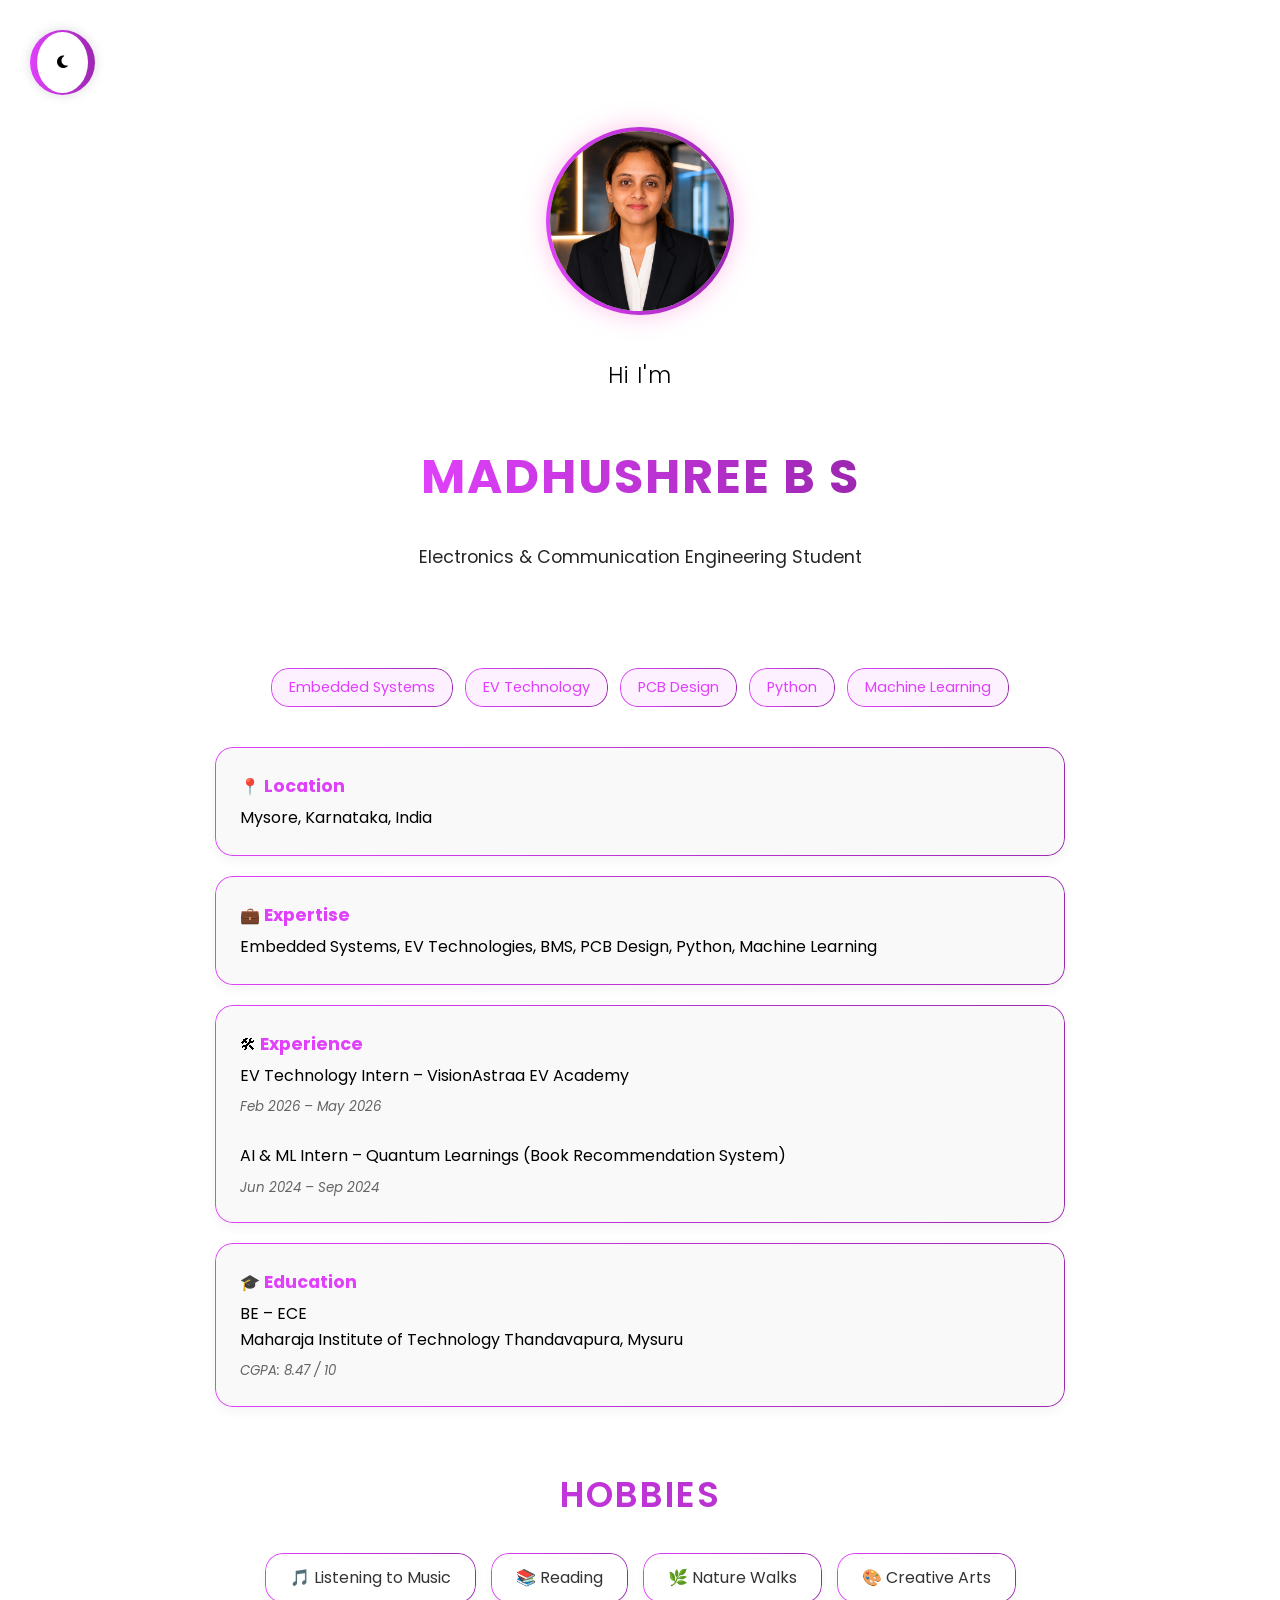
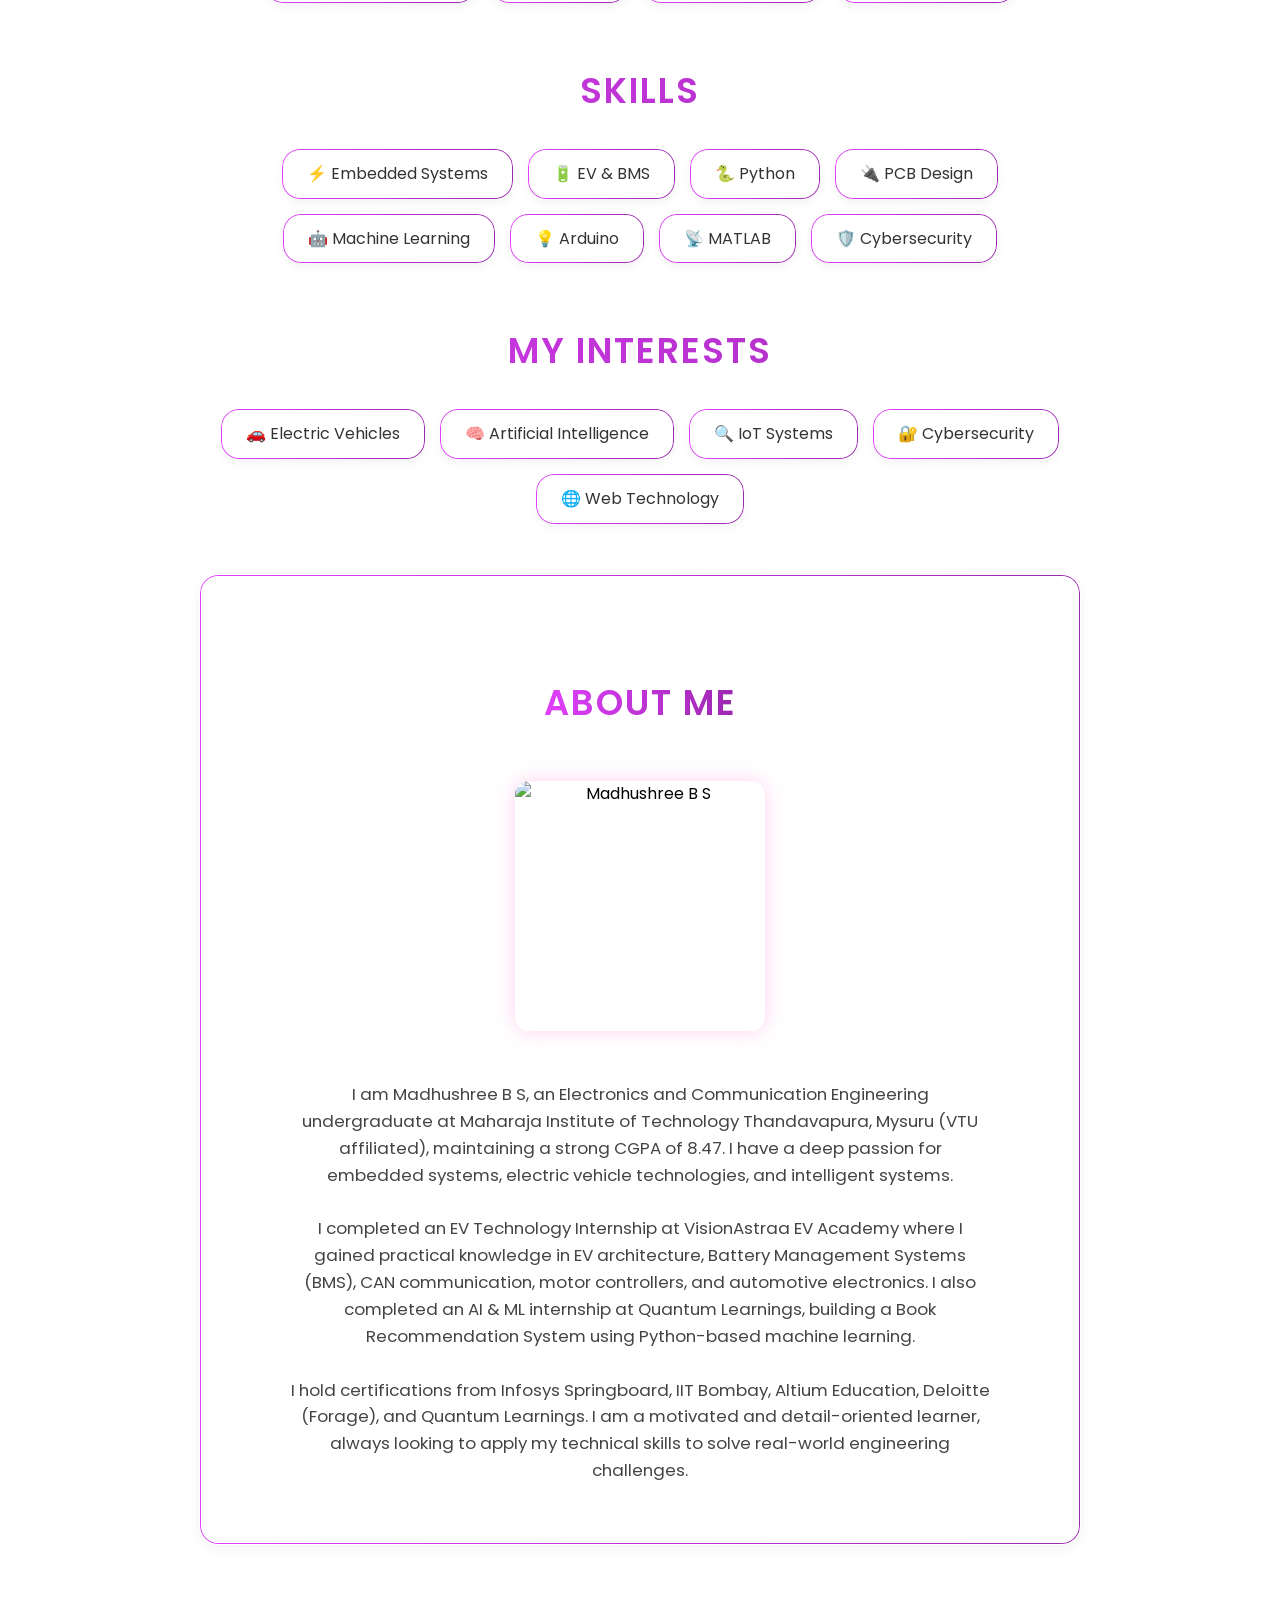
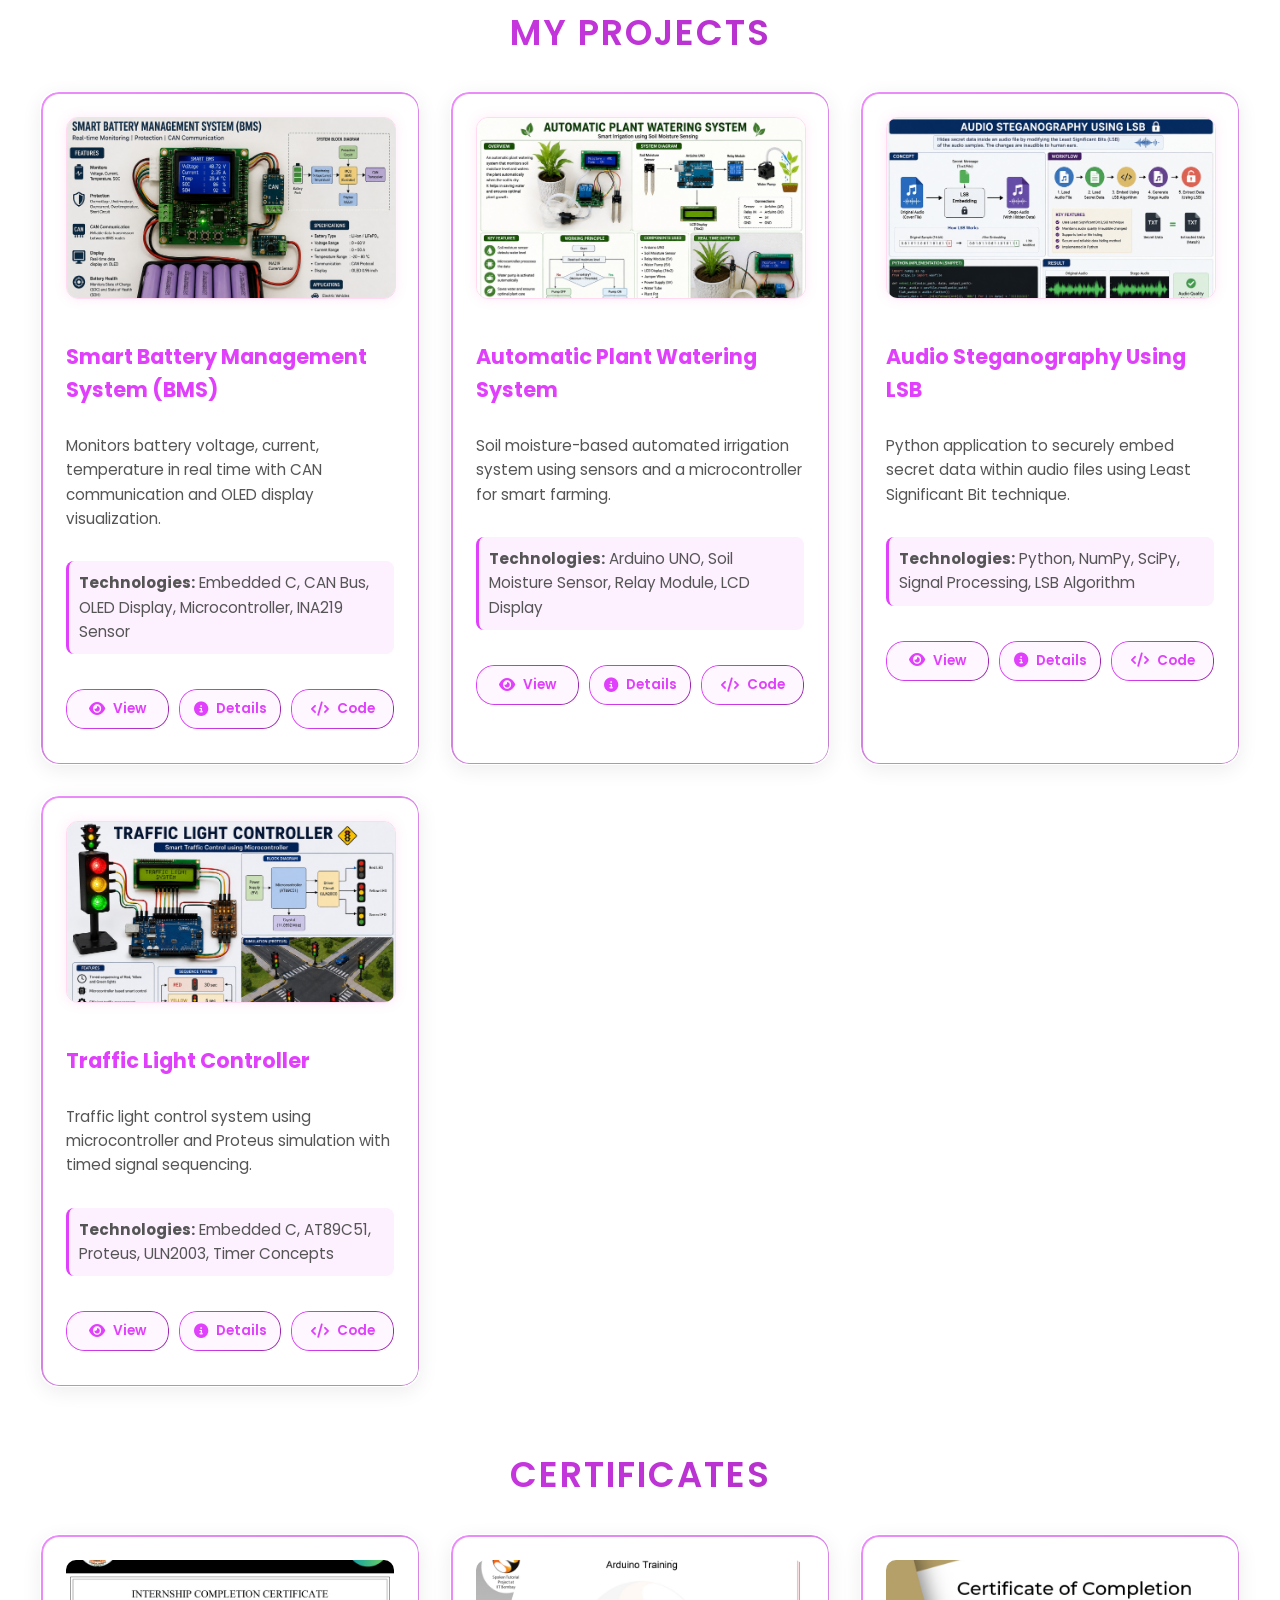
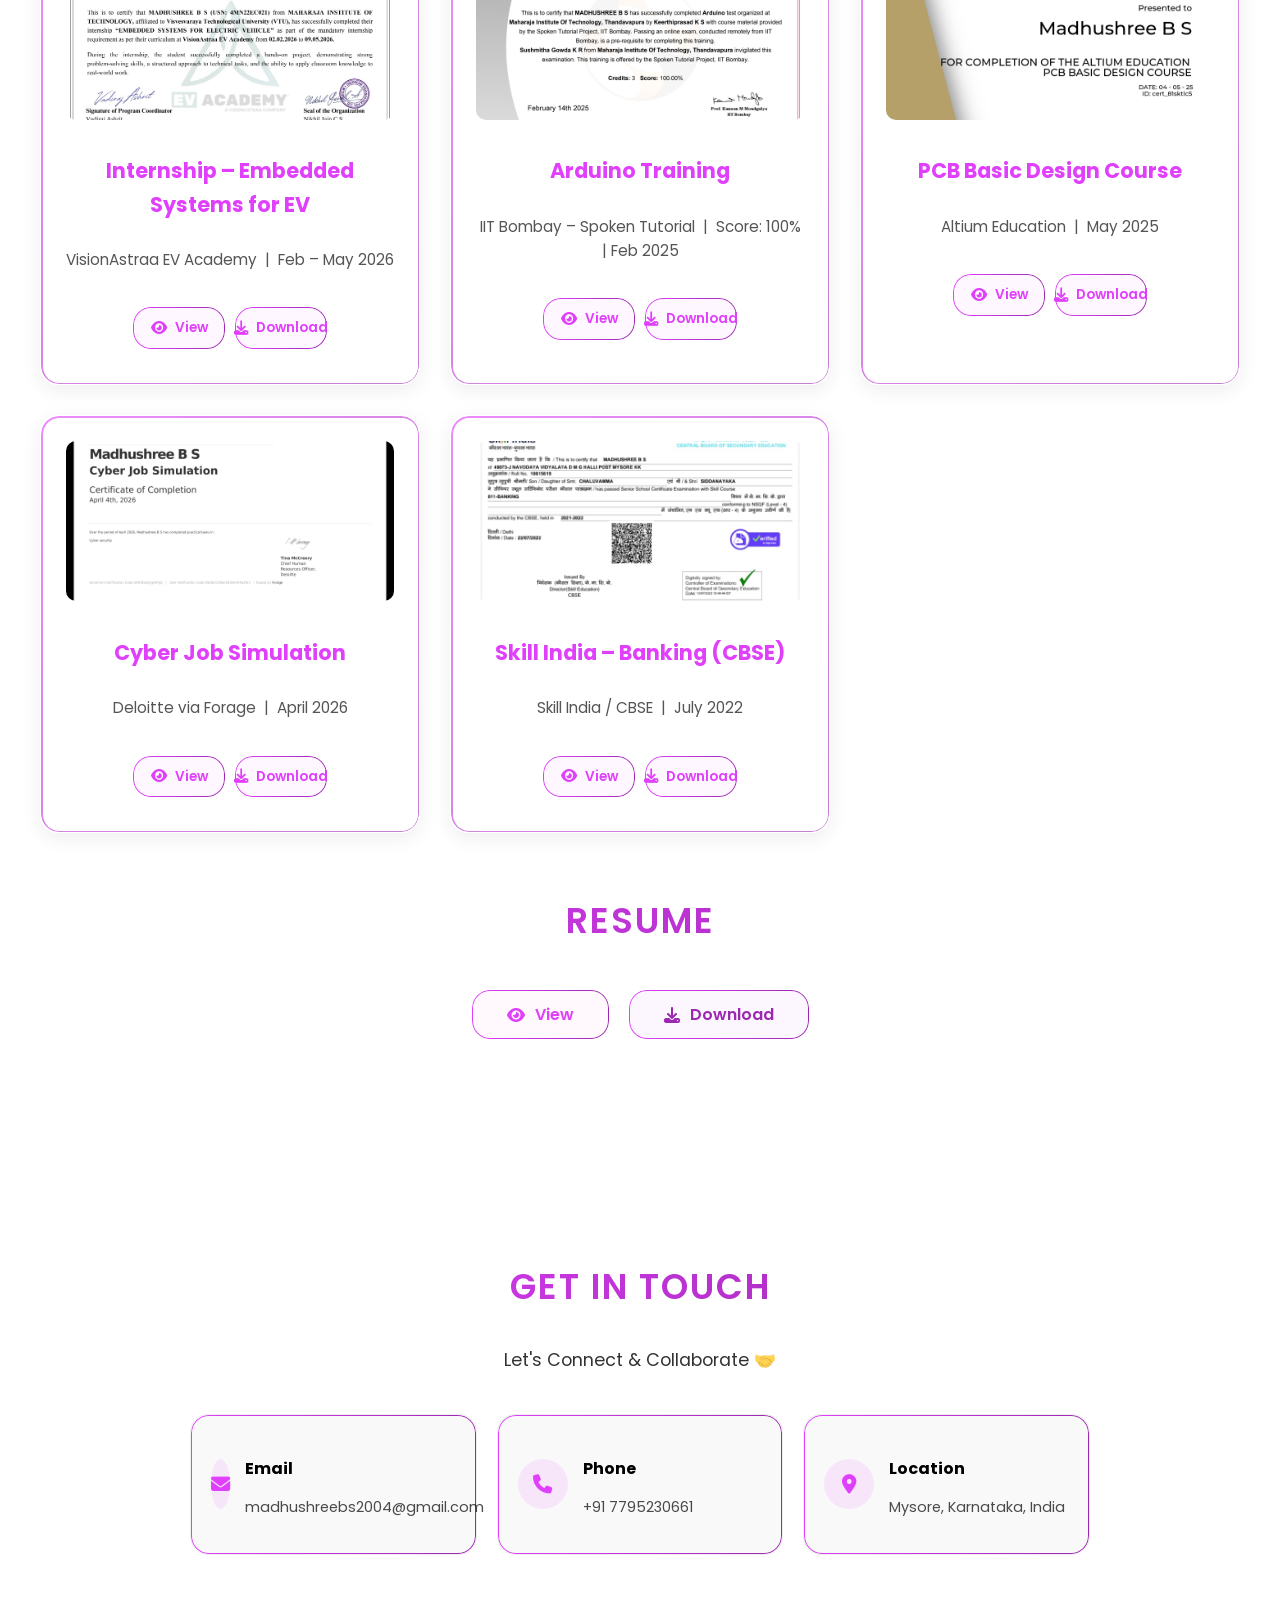
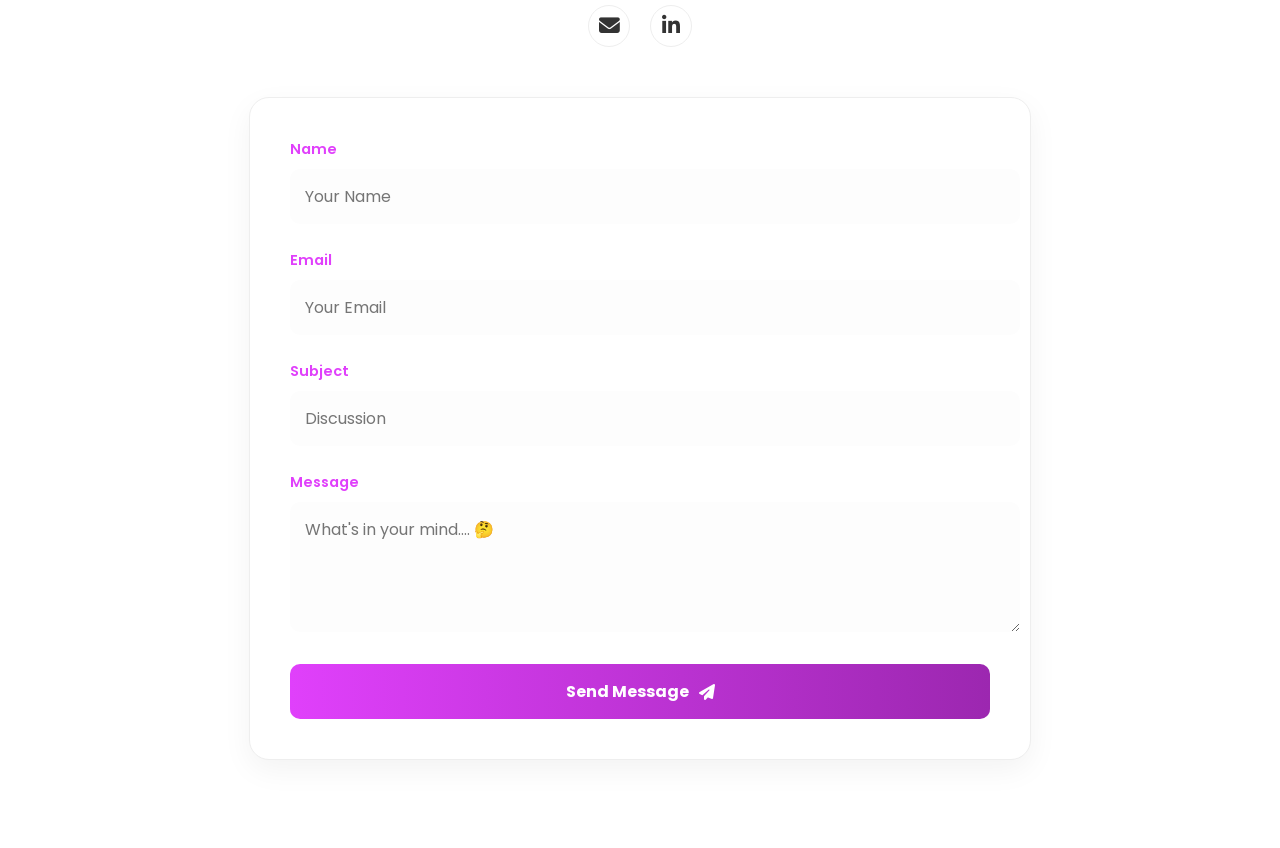
==== commit 61eeedc5: "Update index.html" ====
--- a/index.html
+++ b/index.html
@@ -15,7 +15,7 @@
   <!-- HERO -->
   <section id="hero">
     <div class="profile reveal">
-      <img src="profle.jpg" alt="Madhushree B S">
+      <img src="profle.png.jpg" alt="Madhushree B S">
     </div>
     <h2 class="reveal">Hi I'm</h2>
     <h1 class="reveal"><span>Madhushree B S</span></h1>
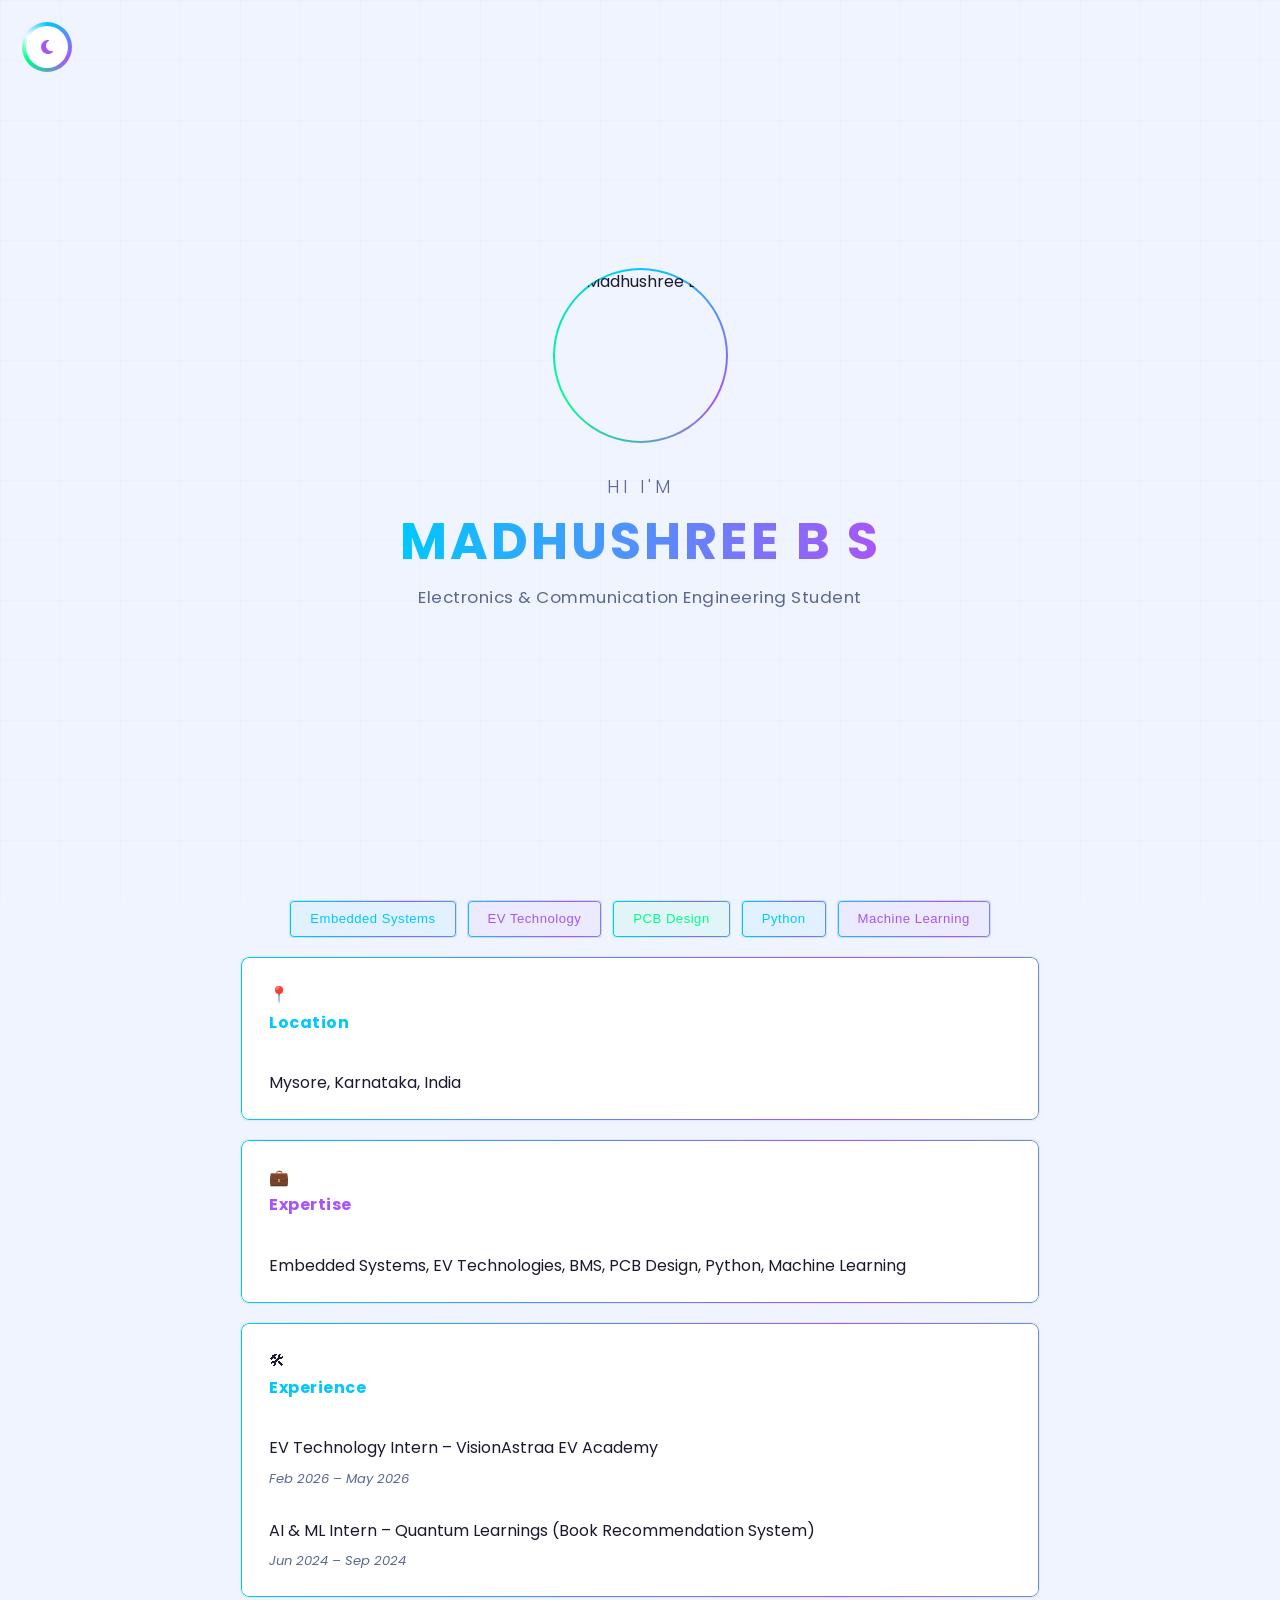
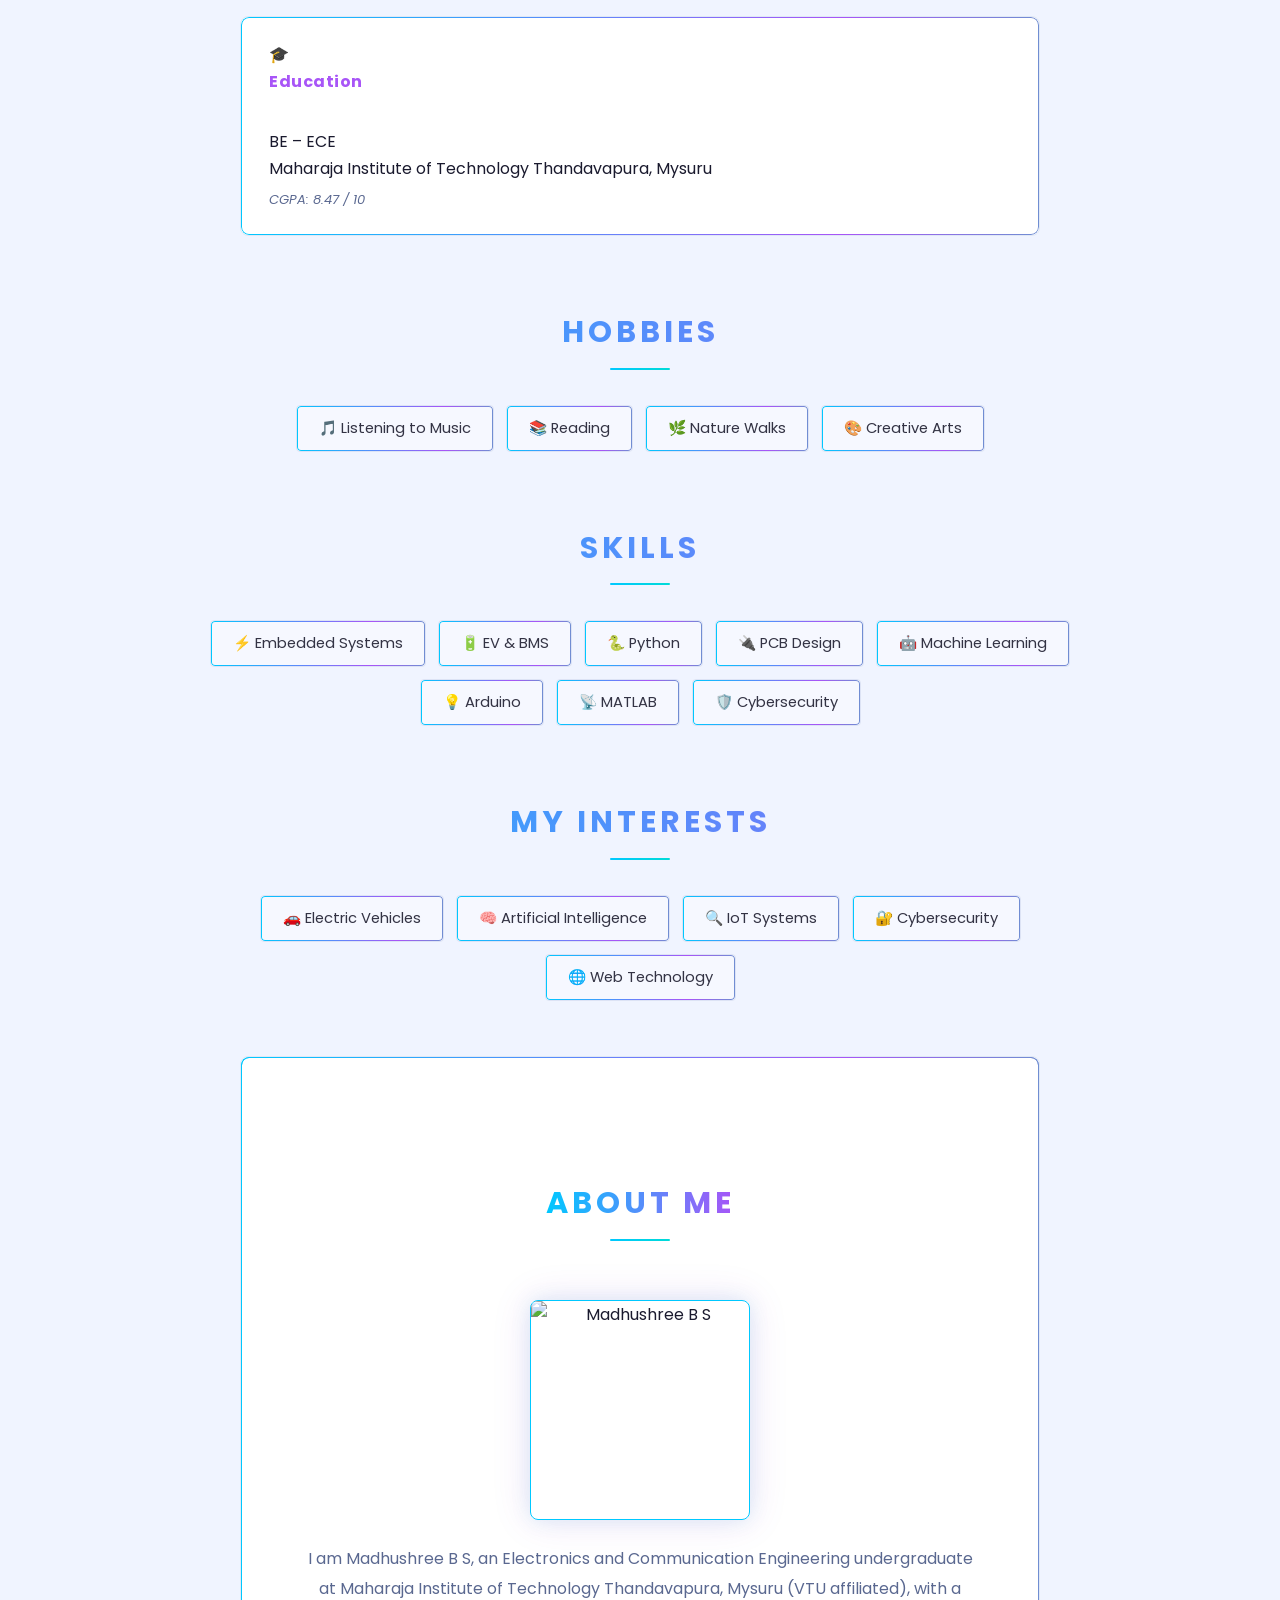
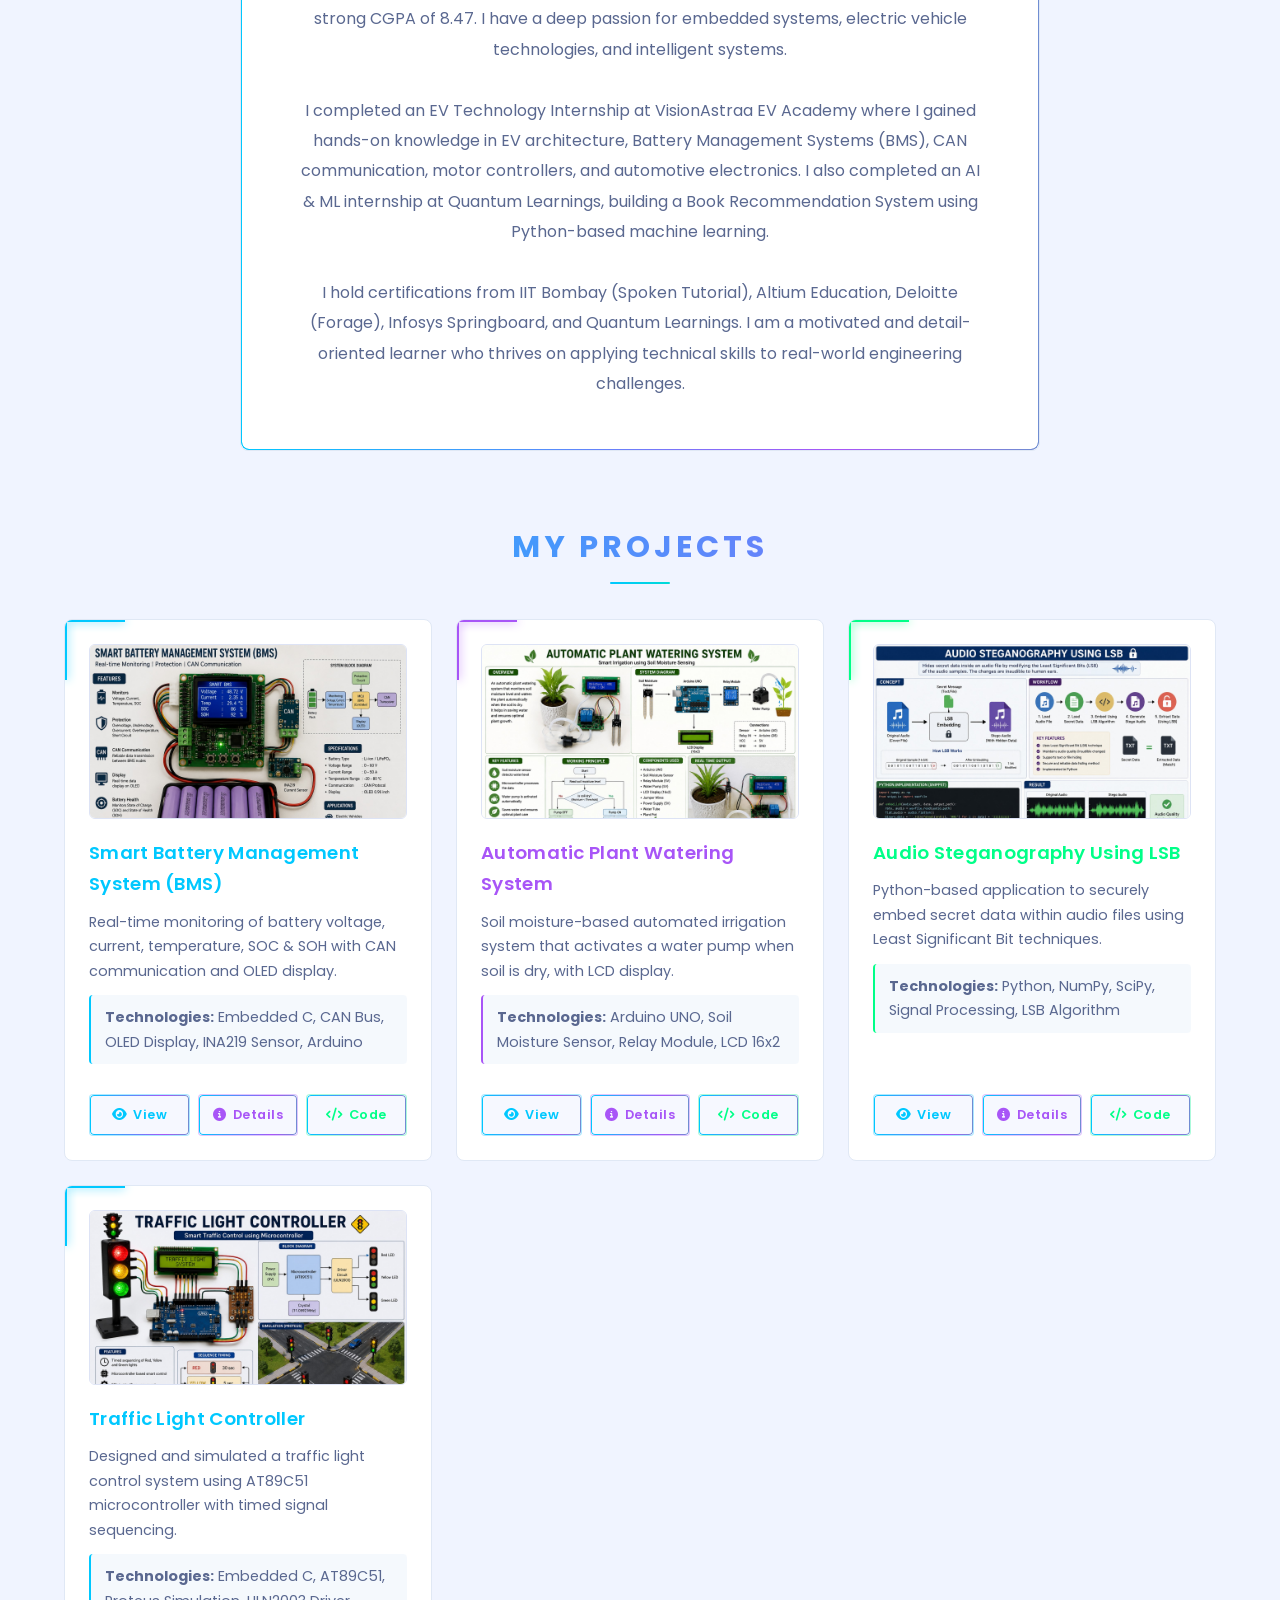
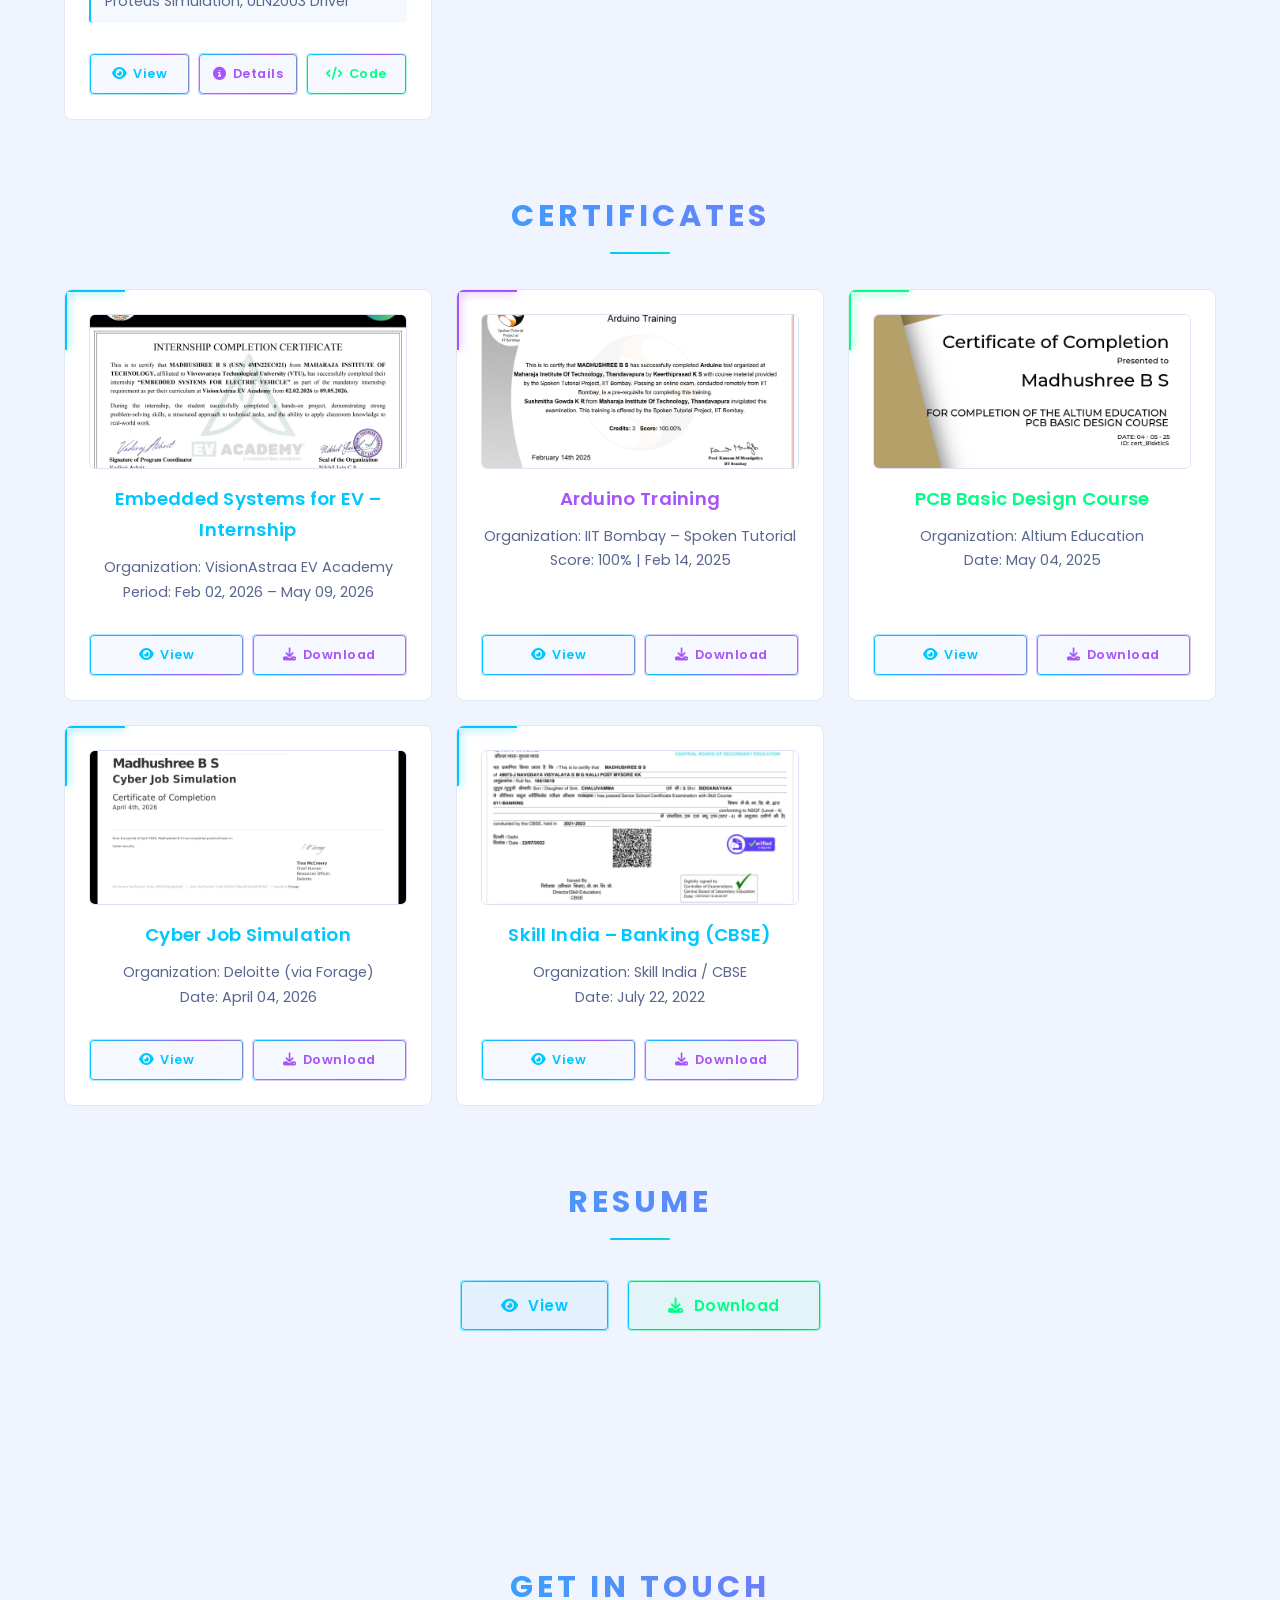
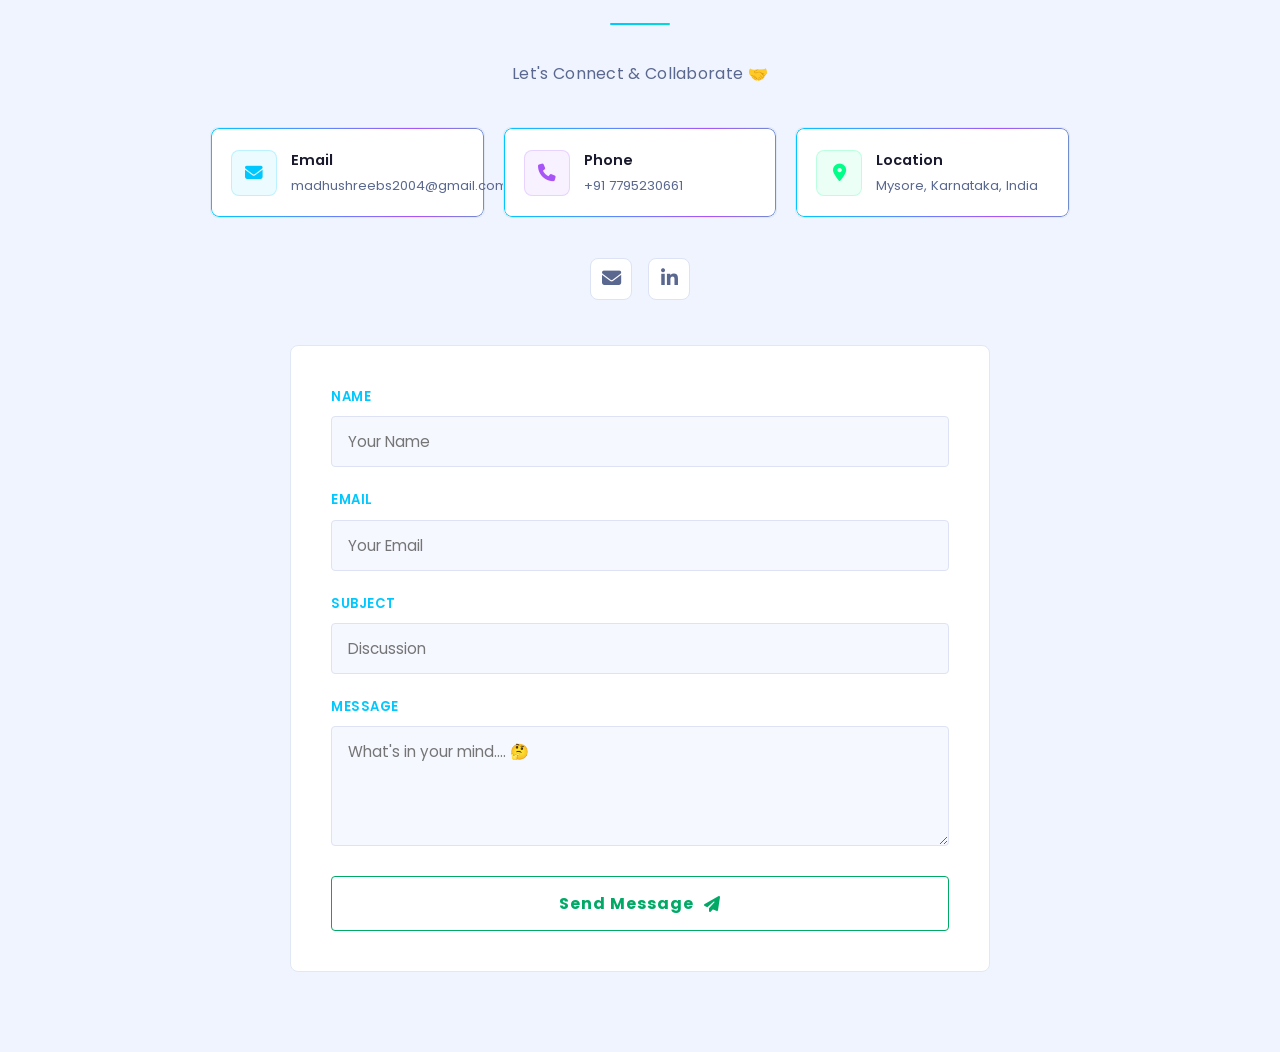
==== commit 0aa14b7f: "Fix image paths and update text in index.html" ====
--- a/index.html
+++ b/index.html
@@ -1,4 +1,3 @@
-
 <!DOCTYPE html>
 <html lang="en">
 <head>
@@ -15,7 +14,7 @@
   <!-- HERO -->
   <section id="hero">
     <div class="profile reveal">
-      <img src="profle.png.jpg" alt="Madhushree B S">
+      <img src="profile.png.jpg" alt="Madhushree B S">
     </div>
     <h2 class="reveal">Hi I'm</h2>
     <h1 class="reveal"><span>Madhushree B S</span></h1>
@@ -72,13 +71,13 @@
   <!-- ABOUT -->
   <div class="card reveal about-card neon-border neon-animated-border">
     <h2 class="section-headline">About Me</h2>
-    <img src="about.jpg" alt="Madhushree B S" class="about-photo">
+    <img src="profile.jpg" alt="Madhushree B S" class="about-photo">
     <p class="about-text">
-      I am Madhushree B S, an Electronics and Communication Engineering undergraduate at Maharaja Institute of Technology Thandavapura, Mysuru (VTU affiliated), maintaining a strong CGPA of 8.47. I have a deep passion for embedded systems, electric vehicle technologies, and intelligent systems.
+      I am Madhushree B S, an Electronics and Communication Engineering undergraduate at Maharaja Institute of Technology Thandavapura, Mysuru (VTU affiliated), with a strong CGPA of 8.47. I have a deep passion for embedded systems, electric vehicle technologies, and intelligent systems.
       <br><br>
-      I completed an EV Technology Internship at VisionAstraa EV Academy where I gained practical knowledge in EV architecture, Battery Management Systems (BMS), CAN communication, motor controllers, and automotive electronics. I also completed an AI &amp; ML internship at Quantum Learnings, building a Book Recommendation System using Python-based machine learning.
+      I completed an EV Technology Internship at VisionAstraa EV Academy where I gained hands-on knowledge in EV architecture, Battery Management Systems (BMS), CAN communication, motor controllers, and automotive electronics. I also completed an AI &amp; ML internship at Quantum Learnings, building a Book Recommendation System using Python-based machine learning.
       <br><br>
-      I hold certifications from Infosys Springboard, IIT Bombay, Altium Education, Deloitte (Forage), and Quantum Learnings. I am a motivated and detail-oriented learner, always looking to apply my technical skills to solve real-world engineering challenges.
+      I hold certifications from IIT Bombay (Spoken Tutorial), Altium Education, Deloitte (Forage), Infosys Springboard, and Quantum Learnings. I am a motivated and detail-oriented learner who thrives on applying technical skills to real-world engineering challenges.
     </p>
   </div>
 
@@ -91,26 +90,26 @@
         <img src="bms.jpg" alt="Smart BMS" class="project-image">
       </div>
       <h3>Smart Battery Management System (BMS)</h3>
-      <p>Monitors battery voltage, current, temperature in real time with CAN communication and OLED display visualization.</p>
-      <p class="tech-used"><b>Technologies:</b> Embedded C, CAN Bus, OLED Display, Microcontroller, INA219 Sensor</p>
-      <div class="project-actions">
-        <button class="highlight-btn neon-animated-border" onclick="toggleProjectImage(this)"><i class="fas fa-eye"></i> View</button>
-        <button class="highlight-btn neon-animated-border" onclick="openModal('Smart BMS – Details','bms_details.html')"><i class="fas fa-info-circle"></i> Details</button>
-        <button class="highlight-btn neon-animated-border" onclick="openModal('Smart BMS – Code','bms_code.txt')"><i class="fas fa-code"></i> Code</button>
-      </div>
-    </div>
-
-    <div class="project-card reveal">
-      <div class="project-image-wrapper">
-        <img src="plant.jpg" alt="Plant Watering" class="project-image">
+      <p>Real-time monitoring of battery voltage, current, temperature, SOC &amp; SOH with CAN communication and OLED display.</p>
+      <p class="tech-used"><b>Technologies:</b> Embedded C, CAN Bus, OLED Display, INA219 Sensor, Arduino</p>
+      <div class="project-actions">
+        <button class="highlight-btn neon-animated-border" onclick="toggleProjectImage(this)"><i class="fas fa-eye"></i> View</button>
+        <a href="#" class="highlight-btn neon-animated-border" onclick="openModal('Smart BMS – Details','bmsDetails.html')"><i class="fas fa-info-circle"></i> Details</a>
+        <a href="#" class="highlight-btn neon-animated-border" onclick="openModal('Smart BMS – Code','bms.txt')"><i class="fas fa-code"></i> Code</a>
+      </div>
+    </div>
+
+    <div class="project-card reveal">
+      <div class="project-image-wrapper">
+        <img src="plant.jpg" alt="Plant Watering System" class="project-image">
       </div>
       <h3>Automatic Plant Watering System</h3>
-      <p>Soil moisture-based automated irrigation system using sensors and a microcontroller for smart farming.</p>
-      <p class="tech-used"><b>Technologies:</b> Arduino UNO, Soil Moisture Sensor, Relay Module, LCD Display</p>
-      <div class="project-actions">
-        <button class="highlight-btn neon-animated-border" onclick="toggleProjectImage(this)"><i class="fas fa-eye"></i> View</button>
-        <button class="highlight-btn neon-animated-border" onclick="openModal('Plant Watering – Details','plant_details.html')"><i class="fas fa-info-circle"></i> Details</button>
-        <button class="highlight-btn neon-animated-border" onclick="openModal('Plant Watering – Code','plant_code.txt')"><i class="fas fa-code"></i> Code</button>
+      <p>Soil moisture-based automated irrigation system that activates a water pump when soil is dry, with LCD display.</p>
+      <p class="tech-used"><b>Technologies:</b> Arduino UNO, Soil Moisture Sensor, Relay Module, LCD 16x2</p>
+      <div class="project-actions">
+        <button class="highlight-btn neon-animated-border" onclick="toggleProjectImage(this)"><i class="fas fa-eye"></i> View</button>
+        <a href="#" class="highlight-btn neon-animated-border" onclick="openModal('Plant Watering – Details','plantDetails.html')"><i class="fas fa-info-circle"></i> Details</a>
+        <a href="#" class="highlight-btn neon-animated-border" onclick="openModal('Plant Watering – Code','plant.txt')"><i class="fas fa-code"></i> Code</a>
       </div>
     </div>
 
@@ -119,12 +118,12 @@
         <img src="lsb.jpg" alt="Audio Steganography" class="project-image">
       </div>
       <h3>Audio Steganography Using LSB</h3>
-      <p>Python application to securely embed secret data within audio files using Least Significant Bit technique.</p>
+      <p>Python-based application to securely embed secret data within audio files using Least Significant Bit techniques.</p>
       <p class="tech-used"><b>Technologies:</b> Python, NumPy, SciPy, Signal Processing, LSB Algorithm</p>
       <div class="project-actions">
         <button class="highlight-btn neon-animated-border" onclick="toggleProjectImage(this)"><i class="fas fa-eye"></i> View</button>
-        <button class="highlight-btn neon-animated-border" onclick="openModal('Audio Steganography – Details','lsb_details.html')"><i class="fas fa-info-circle"></i> Details</button>
-        <button class="highlight-btn neon-animated-border" onclick="openModal('Audio Steganography – Code','lsb_code.txt')"><i class="fas fa-code"></i> Code</button>
+        <a href="#" class="highlight-btn neon-animated-border" onclick="openModal('Audio Steganography – Details','lsbDetails.html')"><i class="fas fa-info-circle"></i> Details</a>
+        <a href="#" class="highlight-btn neon-animated-border" onclick="openModal('Audio Steganography – Code','lsb.txt')"><i class="fas fa-code"></i> Code</a>
       </div>
     </div>
 
@@ -133,12 +132,12 @@
         <img src="light.jpg" alt="Traffic Light Controller" class="project-image">
       </div>
       <h3>Traffic Light Controller</h3>
-      <p>Traffic light control system using microcontroller and Proteus simulation with timed signal sequencing.</p>
-      <p class="tech-used"><b>Technologies:</b> Embedded C, AT89C51, Proteus, ULN2003, Timer Concepts</p>
-      <div class="project-actions">
-        <button class="highlight-btn neon-animated-border" onclick="toggleProjectImage(this)"><i class="fas fa-eye"></i> View</button>
-        <button class="highlight-btn neon-animated-border" onclick="openModal('Traffic Light – Details','traffic_details.html')"><i class="fas fa-info-circle"></i> Details</button>
-        <button class="highlight-btn neon-animated-border" onclick="openModal('Traffic Light – Code','traffic_code.txt')"><i class="fas fa-code"></i> Code</button>
+      <p>Designed and simulated a traffic light control system using AT89C51 microcontroller with timed signal sequencing.</p>
+      <p class="tech-used"><b>Technologies:</b> Embedded C, AT89C51, Proteus Simulation, ULN2003 Driver</p>
+      <div class="project-actions">
+        <button class="highlight-btn neon-animated-border" onclick="toggleProjectImage(this)"><i class="fas fa-eye"></i> View</button>
+        <a href="#" class="highlight-btn neon-animated-border" onclick="openModal('Traffic Light – Details','lightDetails.html')"><i class="fas fa-info-circle"></i> Details</a>
+        <a href="#" class="highlight-btn neon-animated-border" onclick="openModal('Traffic Light – Code','light.txt')"><i class="fas fa-code"></i> Code</a>
       </div>
     </div>
 
@@ -149,9 +148,9 @@
   <div class="projects-grid reveal">
 
     <div class="project-card cert-card">
-      <img src="intership.jpg" alt="VisionAstraa Certificate" class="cert-img" onclick="openCertModal(this.src)">
-      <h3>Internship – Embedded Systems for EV</h3>
-      <p>VisionAstraa EV Academy &nbsp;|&nbsp; Feb – May 2026</p>
+      <img src="intership.jpg" alt="VisionAstraa Internship" class="cert-img" onclick="openCertModal(this.src)">
+      <h3>Embedded Systems for EV – Internship</h3>
+      <p>Organization: VisionAstraa EV Academy<br>Period: Feb 02, 2026 – May 09, 2026</p>
       <div class="project-actions">
         <button class="highlight-btn neon-animated-border" onclick="openCertModal('intership.jpg')"><i class="fas fa-eye"></i> View</button>
         <a href="intership.jpg" download class="highlight-btn neon-animated-border"><i class="fas fa-download"></i> Download</a>
@@ -159,9 +158,9 @@
     </div>
 
     <div class="project-card cert-card">
-      <img src="bombay.jpg" alt="Arduino Certificate" class="cert-img" onclick="openCertModal(this.src)">
+      <img src="bombay.jpg" alt="Arduino IIT Bombay" class="cert-img" onclick="openCertModal(this.src)">
       <h3>Arduino Training</h3>
-      <p>IIT Bombay – Spoken Tutorial &nbsp;|&nbsp; Score: 100% | Feb 2025</p>
+      <p>Organization: IIT Bombay – Spoken Tutorial<br>Score: 100% | Feb 14, 2025</p>
       <div class="project-actions">
         <button class="highlight-btn neon-animated-border" onclick="openCertModal('bombay.jpg')"><i class="fas fa-eye"></i> View</button>
         <a href="bombay.jpg" download class="highlight-btn neon-animated-border"><i class="fas fa-download"></i> Download</a>
@@ -169,9 +168,9 @@
     </div>
 
     <div class="project-card cert-card">
-      <img src="altium.jpg" alt="PCB Certificate" class="cert-img" onclick="openCertModal(this.src)">
+      <img src="altium.jpg" alt="PCB Design Certificate" class="cert-img" onclick="openCertModal(this.src)">
       <h3>PCB Basic Design Course</h3>
-      <p>Altium Education &nbsp;|&nbsp; May 2025</p>
+      <p>Organization: Altium Education<br>Date: May 04, 2025</p>
       <div class="project-actions">
         <button class="highlight-btn neon-animated-border" onclick="openCertModal('altium.jpg')"><i class="fas fa-eye"></i> View</button>
         <a href="altium.jpg" download class="highlight-btn neon-animated-border"><i class="fas fa-download"></i> Download</a>
@@ -179,9 +178,9 @@
     </div>
 
     <div class="project-card cert-card">
-      <img src="deloitte.jpg" alt="Deloitte Certificate" class="cert-img" onclick="openCertModal(this.src)">
+      <img src="deloitte.jpg" alt="Deloitte Cyber" class="cert-img" onclick="openCertModal(this.src)">
       <h3>Cyber Job Simulation</h3>
-      <p>Deloitte via Forage &nbsp;|&nbsp; April 2026</p>
+      <p>Organization: Deloitte (via Forage)<br>Date: April 04, 2026</p>
       <div class="project-actions">
         <button class="highlight-btn neon-animated-border" onclick="openCertModal('deloitte.jpg')"><i class="fas fa-eye"></i> View</button>
         <a href="deloitte.jpg" download class="highlight-btn neon-animated-border"><i class="fas fa-download"></i> Download</a>
@@ -189,9 +188,9 @@
     </div>
 
     <div class="project-card cert-card">
-      <img src="skillindia.jpg" alt="Skill India Certificate" class="cert-img" onclick="openCertModal(this.src)">
+      <img src="skillindia.jpg" alt="Skill India" class="cert-img" onclick="openCertModal(this.src)">
       <h3>Skill India – Banking (CBSE)</h3>
-      <p>Skill India / CBSE &nbsp;|&nbsp; July 2022</p>
+      <p>Organization: Skill India / CBSE<br>Date: July 22, 2022</p>
       <div class="project-actions">
         <button class="highlight-btn neon-animated-border" onclick="openCertModal('skillindia.jpg')"><i class="fas fa-eye"></i> View</button>
         <a href="skillindia.jpg" download class="highlight-btn neon-animated-border"><i class="fas fa-download"></i> Download</a>
@@ -255,7 +254,7 @@
   <!-- CERT MODAL -->
   <div id="cert-modal" onclick="closeCertModal()" style="display:none;position:fixed;top:0;left:0;width:100%;height:100%;background:rgba(0,0,0,0.92);z-index:9999;justify-content:center;align-items:center;">
     <img id="cert-modal-img" src="" alt="Certificate" style="max-width:92%;max-height:90vh;border-radius:12px;box-shadow:0 0 40px #ff6ec7;">
-    <span onclick="closeCertModal()" style="position:fixed;top:18px;right:26px;color:#fff;font-size:2.5rem;cursor:pointer;z-index:10000;">✕</span>
+    <span style="position:fixed;top:18px;right:26px;color:#fff;font-size:2.5rem;cursor:pointer;z-index:10000;" onclick="closeCertModal()">✕</span>
   </div>
 
   <!-- THEME TOGGLE -->
--- a/style.css
+++ b/style.css
@@ -1,377 +1,799 @@
-cat > /home/claude/madhushree-portfolio/style.css << 'CSSEOF'
-/* ==========================================================
-   MADHUSHREE B S PORTFOLIO – PINK/PURPLE NEON THEME
-========================================================== */
-
-/* COLORS:
-   Primary neon : #ff6ec7 (pink)
-   Secondary    : #bf5fff (purple)
-   Accent       : #d63aff (violet)
-   Light primary: #e040fb
-   Light secondary: #9c27b0
-*/
-
-* { margin:0; padding:0; box-sizing:border-box; }
+/* ============================================================
+   MADHUSHREE B S — PORTFOLIO CSS
+   Theme : Sharp Neon — Blue · Purple · Green
+   No pink. Thin animated borders. Cyber aesthetic.
+============================================================ */
+
+/* ── VARIABLES ─────────────────────────────────────────── */
+:root {
+  --c-blue   : #00c8ff;
+  --c-purple : #a855f7;
+  --c-green  : #00ff88;
+  --c-bg     : #050508;
+  --c-card   : #0a0a10;
+  --c-card2  : #0d0d14;
+  --c-border : #1a1a2e;
+  --c-text   : #d0d8e8;
+  --c-muted  : #6b7a99;
+  --glow-b   : rgba(0,200,255,0.18);
+  --glow-p   : rgba(168,85,247,0.18);
+  --glow-g   : rgba(0,255,136,0.18);
+  --font     : "Poppins", sans-serif;
+}
+body.light-mode {
+  --c-bg     : #f0f4ff;
+  --c-card   : #ffffff;
+  --c-card2  : #f6f8ff;
+  --c-border : #dde3f5;
+  --c-text   : #1a1a2e;
+  --c-muted  : #5a6890;
+  --glow-b   : rgba(0,140,200,0.12);
+  --glow-p   : rgba(120,40,200,0.12);
+  --glow-g   : rgba(0,160,80,0.12);
+}
+
+/* ── RESET ──────────────────────────────────────────────── */
+*, *::before, *::after { margin:0; padding:0; box-sizing:border-box; }
 html { scroll-behavior:smooth; }
-
 body {
-  font-family:"Poppins",sans-serif;
-  background:#000;
-  color:#fff;
-  overflow-x:hidden;
-  line-height:1.6;
-  transition:background 0.4s ease,color 0.4s ease;
-}
-body.light-mode { background:#fff; color:#000; }
-
+  font-family: var(--font);
+  background: var(--c-bg);
+  color: var(--c-text);
+  overflow-x: hidden;
+  line-height: 1.7;
+  transition: background .4s, color .4s;
+}
 img { max-width:100%; display:block; }
 a { text-decoration:none; color:inherit; }
 button { font-family:inherit; cursor:pointer; border:none; outline:none; background:none; }
-h1,h2,h3,h4,h5,h6,p,span,small,label { color:inherit; }
-
-/* ── HERO ── */
+
+/* ── SCROLLBAR ──────────────────────────────────────────── */
+::-webkit-scrollbar { width:4px; }
+::-webkit-scrollbar-track { background:var(--c-bg); }
+::-webkit-scrollbar-thumb { background:var(--c-blue); border-radius:4px; }
+
+/* ============================================================
+   ANIMATED BORDER KEYFRAMES
+============================================================ */
+@keyframes neonRun {
+  0%   { background-position: 0% 50%; }
+  100% { background-position: 300% 50%; }
+}
+@keyframes headingFlow {
+  0%   { background-position: 0% 50%; }
+  100% { background-position: 400% 50%; }
+}
+@keyframes spin360 {
+  from { transform: rotate(0deg); }
+  to   { transform: rotate(360deg); }
+}
+@keyframes fadeUp {
+  from { opacity:0; transform:translateY(40px); }
+  to   { opacity:1; transform:translateY(0); }
+}
+@keyframes pulseGlow {
+  0%,100% { box-shadow: 0 0 6px var(--glow-b); }
+  50%      { box-shadow: 0 0 20px var(--glow-b), 0 0 40px var(--glow-p); }
+}
+@keyframes imageReveal {
+  from { opacity:.3; filter:blur(6px) brightness(.6); transform:scale(.97); }
+  to   { opacity:1; filter:blur(0) brightness(1.05); transform:scale(1); }
+}
+
+/* ============================================================
+   NEON BORDER MIXIN CLASS
+   Usage: class="neon-border"
+   Thin 1px animated line — blue → purple → green → blue
+============================================================ */
+.neon-border, .neon-animated-border {
+  position: relative;
+  z-index: 1;
+}
+.neon-border::after,
+.neon-animated-border::before {
+  content: "";
+  position: absolute;
+  inset: 0;
+  border-radius: inherit;
+  padding: 1px;
+  background: linear-gradient(90deg,
+    var(--c-blue), var(--c-purple), var(--c-green),
+    var(--c-blue), var(--c-purple));
+  background-size: 300% 100%;
+  animation: neonRun 3s linear infinite;
+  -webkit-mask:
+    linear-gradient(#fff 0 0) content-box,
+    linear-gradient(#fff 0 0);
+  -webkit-mask-composite: xor;
+  mask-composite: exclude;
+  z-index: -1;
+  pointer-events: none;
+}
+
+/* ============================================================
+   HERO SECTION
+============================================================ */
 #hero {
-  padding:80px 20px 40px;
-  text-align:center;
-  display:flex; flex-direction:column;
-  align-items:center; justify-content:center;
-  min-height:60vh;
-}
-
+  min-height: 100vh;
+  display: flex;
+  flex-direction: column;
+  align-items: center;
+  justify-content: center;
+  padding: 80px 20px 60px;
+  text-align: center;
+  position: relative;
+}
+
+/* Subtle grid background */
+#hero::before {
+  content: "";
+  position: absolute;
+  inset: 0;
+  background-image:
+    linear-gradient(rgba(0,200,255,.03) 1px, transparent 1px),
+    linear-gradient(90deg, rgba(0,200,255,.03) 1px, transparent 1px);
+  background-size: 60px 60px;
+  pointer-events: none;
+}
+
+/* Profile photo */
 .profile {
-  width:180px; height:180px; border-radius:50%;
-  overflow:hidden; margin-bottom:25px;
-  border:4px solid transparent;
-  background-image:linear-gradient(#000,#000),
-    linear-gradient(90deg,#ff6ec7,#bf5fff);
-  background-origin:border-box;
-  background-clip:content-box,border-box;
-  box-shadow:0 0 25px rgba(255,110,199,0.4);
-  transition:transform 0.4s ease;
-}
-.profile:hover { transform:scale(1.05); box-shadow:0 0 35px rgba(255,110,199,0.6); }
-.profile img { width:100%; height:100%; object-fit:cover; }
-
-#hero h2 { font-size:1.4rem; font-weight:300; margin-bottom:5px; letter-spacing:1px; }
+  width: 175px; height: 175px;
+  border-radius: 50%;
+  overflow: hidden;
+  margin-bottom: 30px;
+  position: relative;
+}
+/* Spinning neon ring around profile */
+.profile::before {
+  content: "";
+  position: absolute;
+  inset: -3px;
+  border-radius: 50%;
+  background: conic-gradient(
+    var(--c-blue) 0deg,
+    var(--c-purple) 120deg,
+    var(--c-green) 240deg,
+    var(--c-blue) 360deg
+  );
+  animation: spin360 3s linear infinite;
+  z-index: -1;
+}
+.profile::after {
+  content: "";
+  position: absolute;
+  inset: 2px;
+  border-radius: 50%;
+  background: var(--c-bg);
+  z-index: -1;
+}
+.profile img {
+  width:100%; height:100%;
+  object-fit:cover; border-radius:50%;
+  position: relative; z-index:1;
+  transition: transform .4s ease;
+}
+.profile:hover img { transform: scale(1.05); }
+.profile:hover::before { animation-duration: 1.2s; }
+
+#hero h2 {
+  font-size: 1.1rem; font-weight:300;
+  letter-spacing: 4px; text-transform: uppercase;
+  color: var(--c-muted); margin-bottom: 10px;
+}
 #hero h1 {
-  font-size:3rem; font-weight:700; margin-bottom:10px;
-  background:linear-gradient(90deg,#ff6ec7,#bf5fff);
-  -webkit-background-clip:text; -webkit-text-fill-color:transparent;
-  text-transform:uppercase; letter-spacing:2px;
-}
-#hero p { font-size:1.1rem; opacity:0.85; max-width:600px; }
-
-body.light-mode #hero h1 {
-  background:linear-gradient(90deg,#e040fb,#9c27b0);
-  -webkit-background-clip:text; -webkit-text-fill-color:transparent;
-}
-body.light-mode .profile {
-  background-image:linear-gradient(#fff,#fff),
-    linear-gradient(90deg,#e040fb,#9c27b0);
-}
-
-/* ── SKILL PILLS ── */
+  font-size: 3.2rem; font-weight: 700;
+  text-transform: uppercase; letter-spacing: 3px;
+  line-height: 1.1; margin-bottom: 14px;
+  background: linear-gradient(90deg,
+    var(--c-blue), var(--c-purple), var(--c-green),
+    var(--c-blue), var(--c-purple));
+  background-size: 400% 100%;
+  animation: headingFlow 5s linear infinite;
+  -webkit-background-clip: text;
+  -webkit-text-fill-color: transparent;
+}
+#hero p {
+  font-size: 1.05rem; color: var(--c-muted);
+  max-width: 500px; letter-spacing: .5px;
+  margin-bottom: 40px;
+}
+
+/* ── Hero skill pills ───────────────────────────────────── */
 .hero-skills {
-  display:flex; flex-wrap:wrap; justify-content:center;
-  gap:12px; margin-bottom:40px; padding:0 18px;
+  display: flex; flex-wrap: wrap;
+  justify-content: center; gap: 10px;
+  margin-bottom: 0; padding: 0 16px;
 }
 .skill-pill {
-  background:rgba(255,110,199,0.1);
-  padding:8px 18px; border-radius:18px;
-  font-size:0.9rem; font-weight:400; color:#ff6ec7;
-  transition:all 0.3s ease;
-}
-.skill-pill:hover { background:#ff6ec7; color:#000; box-shadow:0 0 15px rgba(255,110,199,0.5); transform:translateY(-3px); }
-
-body.light-mode .skill-pill { background:rgba(224,64,251,0.07); color:#e040fb; }
-body.light-mode .skill-pill:hover { color:#fff; }
-
-/* ── INFO CARDS ── */
+  padding: 7px 20px; border-radius: 4px;
+  font-size: .82rem; font-weight: 500;
+  letter-spacing: .5px;
+  color: var(--c-blue);
+  background: rgba(0,200,255,.06);
+  border: 1px solid rgba(0,200,255,.2);
+  transition: all .3s ease;
+}
+.skill-pill:nth-child(3n+2) { color:var(--c-purple); background:rgba(168,85,247,.06); border-color:rgba(168,85,247,.2); }
+.skill-pill:nth-child(3n+3) { color:var(--c-green);  background:rgba(0,255,136,.06);  border-color:rgba(0,255,136,.2);  }
+.skill-pill:hover {
+  transform: translateY(-3px) scale(1.04);
+  box-shadow: 0 0 14px var(--glow-b);
+  background: rgba(0,200,255,.15);
+  border-color: var(--c-blue);
+}
+
+/* ============================================================
+   INFO CARDS
+============================================================ */
 .card {
-  background:#111; padding:25px; border-radius:15px;
-  margin:20px auto; max-width:800px; width:90%;
-  transition:transform 0.3s ease; position:relative; overflow:hidden;
-}
-.card:hover { transform:translateY(-5px); }
-.card b { color:#ff6ec7; font-size:1.1rem; display:inline-block; margin-bottom:5px; }
-.card small { display:block; margin-top:8px; opacity:0.6; font-style:italic; }
-
-body.light-mode .card { background:#f9f9f9; box-shadow:0 4px 12px rgba(0,0,0,0.05); }
-body.light-mode .card b { color:#e040fb; }
-
-/* ── SECTION HEADLINES – NO UNDERLINE ── */
+  background: var(--c-card);
+  border-radius: 8px; padding: 24px 28px;
+  margin: 18px auto; max-width: 800px; width: 90%;
+  border: 1px solid var(--c-border);
+  transition: transform .3s ease, border-color .3s ease, box-shadow .3s ease;
+}
+.card:hover {
+  transform: translateY(-4px);
+  border-color: var(--c-blue);
+  box-shadow: 0 0 20px var(--glow-b);
+}
+.card b {
+  color: var(--c-blue); font-size: 1rem;
+  display: block; margin-bottom: 6px;
+  letter-spacing: .5px;
+}
+.card small { display:block; margin-top:6px; color:var(--c-muted); font-style:italic; font-size:.82rem; }
+/* Alternate card accent colors */
+.card:nth-child(even) b { color: var(--c-purple); }
+.card:nth-child(even):hover { border-color:var(--c-purple); box-shadow:0 0 20px var(--glow-p); }
+
+/* ============================================================
+   SECTION HEADLINES
+============================================================ */
 .section-headline {
-  text-align:center; font-size:2.2rem; font-weight:600;
-  margin:60px 0 30px; text-transform:uppercase; letter-spacing:2px;
-  position:relative;
-  background:linear-gradient(90deg,#ff6ec7,#bf5fff);
-  -webkit-background-clip:text; -webkit-text-fill-color:transparent;
-}
-/* NO underline ::after */
-.section-headline::after { display:none; }
-
-body.light-mode .section-headline {
-  background:linear-gradient(90deg,#e040fb,#9c27b0);
-  -webkit-background-clip:text; -webkit-text-fill-color:transparent;
-}
-
-/* ── HOBBY/SKILL PILLS ── */
+  text-align: center;
+  font-size: 1.9rem; font-weight: 700;
+  margin: 70px 0 35px;
+  text-transform: uppercase; letter-spacing: 4px;
+  background: linear-gradient(90deg,
+    var(--c-blue), var(--c-purple), var(--c-green),
+    var(--c-blue), var(--c-purple));
+  background-size: 400% 100%;
+  animation: headingFlow 5s linear infinite;
+  -webkit-background-clip: text;
+  -webkit-text-fill-color: transparent;
+  position: relative;
+}
+/* Thin underline bar — not an underline, a decorative line */
+.section-headline::after {
+  content: "";
+  display: block;
+  width: 60px; height: 2px;
+  margin: 10px auto 0;
+  background: linear-gradient(90deg, var(--c-blue), var(--c-green));
+  border-radius: 2px;
+  animation: neonRun 3s linear infinite;
+  background-size: 300% 100%;
+}
+
+/* ============================================================
+   HOBBIES / SKILLS / INTERESTS PILLS
+============================================================ */
 .hobbies-wrapper {
-  display:flex; flex-wrap:wrap; justify-content:center;
-  gap:15px; max-width:900px; margin:0 auto 50px; padding:0 20px;
+  display: flex; flex-wrap: wrap;
+  justify-content: center; gap: 12px;
+  max-width: 900px; margin: 0 auto 55px; padding: 0 20px;
 }
 .hobby-pill {
-  background:#111; padding:12px 25px; border-radius:12px;
-  font-size:1rem; transition:all 0.3s ease;
-}
-.hobby-pill:hover { transform:translateY(-3px); box-shadow:0 0 15px rgba(191,95,255,0.3); }
-
-body.light-mode .hobby-pill { background:#fff; color:#333; box-shadow:0 4px 10px rgba(0,0,0,0.05); }
-body.light-mode .hobby-pill:hover { color:#e040fb; }
-
-/* ── ABOUT ── */
+  background: var(--c-card2);
+  padding: 10px 22px; border-radius: 4px;
+  font-size: .92rem;
+  border: 1px solid var(--c-border);
+  transition: all .3s ease;
+  color: var(--c-text);
+}
+.hobby-pill:nth-child(3n+1):hover { border-color:var(--c-blue);   color:var(--c-blue);   box-shadow:0 0 12px var(--glow-b); transform:translateY(-3px); }
+.hobby-pill:nth-child(3n+2):hover { border-color:var(--c-purple); color:var(--c-purple); box-shadow:0 0 12px var(--glow-p); transform:translateY(-3px); }
+.hobby-pill:nth-child(3n+3):hover { border-color:var(--c-green);  color:var(--c-green);  box-shadow:0 0 12px var(--glow-g); transform:translateY(-3px); }
+
+/* ============================================================
+   ABOUT ME CARD
+============================================================ */
 .about-card {
-  display:flex; flex-direction:column; align-items:center;
-  text-align:center; padding:40px; gap:20px;
+  display: flex; flex-direction: column;
+  align-items: center; text-align: center;
+  padding: 50px 40px; gap: 24px;
 }
 .about-photo {
-  width:250px; height:250px; border-radius:14px; object-fit:cover;
-  box-shadow:0 0 20px rgba(255,110,199,0.3); margin-bottom:10px;
-}
-.about-text { font-size:1.05rem; color:#ccc; max-width:700px; margin:20px 15px; }
-
-.neon-border {
-  border:1px solid transparent;
-  background-image:linear-gradient(#111,#111),
-    linear-gradient(90deg,#ff6ec7,#bf5fff);
-  background-origin:border-box; background-clip:content-box,border-box;
-}
-body.light-mode .neon-border {
-  background-image:linear-gradient(#fff,#fff),
-    linear-gradient(90deg,#e040fb,#9c27b0);
-}
-body.light-mode .about-text { color:#444; }
-
-/* ── PROJECTS GRID ── */
+  width: 220px; height: 220px;
+  border-radius: 8px; object-fit: cover;
+  border: 1px solid var(--c-blue);
+  box-shadow: 0 0 20px var(--glow-b), 0 0 40px var(--glow-p);
+  transition: transform .4s ease, box-shadow .4s ease;
+}
+.about-photo:hover {
+  transform: scale(1.03);
+  box-shadow: 0 0 30px var(--glow-b), 0 0 60px var(--glow-p);
+}
+.about-text {
+  font-size: 1rem; color: var(--c-muted);
+  max-width: 680px; line-height: 1.9;
+}
+.about-text strong { color: var(--c-blue); }
+
+/* ============================================================
+   PROJECTS GRID
+============================================================ */
 .projects-grid {
-  display:grid; grid-template-columns:repeat(auto-fit,minmax(300px,1fr));
-  gap:30px; max-width:1200px; margin:0 auto 60px; padding:0 20px;
-}
-
-/* ── PROJECT CARD ── */
+  display: grid;
+  grid-template-columns: repeat(auto-fit, minmax(300px, 1fr));
+  gap: 24px; max-width: 1200px;
+  margin: 0 auto 70px; padding: 0 24px;
+}
+
+/* ── Project Card ───────────────────────────────────────── */
 .project-card {
-  background:#111; border-radius:18px; padding:25px;
-  display:flex; flex-direction:column; position:relative; overflow:hidden;
-  border:1.5px solid transparent; background-clip:padding-box;
-  transition:transform 0.45s cubic-bezier(0.22,1,0.36,1), box-shadow 0.45s ease;
-}
+  background: var(--c-card);
+  border-radius: 8px; padding: 24px;
+  display: flex; flex-direction: column;
+  border: 1px solid var(--c-border);
+  position: relative; overflow: hidden;
+  transition: transform .4s cubic-bezier(.22,1,.36,1),
+              border-color .4s ease, box-shadow .4s ease;
+}
+
+/* Each card gets a different accent color via nth-child */
+.project-card:nth-child(4n+1) { --accent: var(--c-blue);   --glow: var(--glow-b); }
+.project-card:nth-child(4n+2) { --accent: var(--c-purple);  --glow: var(--glow-p); }
+.project-card:nth-child(4n+3) { --accent: var(--c-green);   --glow: var(--glow-g); }
+.project-card:nth-child(4n+4) { --accent: var(--c-blue);    --glow: var(--glow-b); }
+
+/* Animated top-left corner accent */
 .project-card::before {
-  content:""; position:absolute; inset:0; border-radius:18px; padding:1.5px;
-  background:linear-gradient(135deg,#ff6ec7,#bf5fff,#d63aff,#ff6ec7);
-  background-size:300% 300%;
-  animation:cardBorderSpin 4s linear infinite;
-  -webkit-mask:linear-gradient(#fff 0 0) content-box, linear-gradient(#fff 0 0);
-  -webkit-mask-composite:xor; mask-composite:exclude;
-  z-index:0; opacity:0.6; transition:opacity 0.4s ease;
-}
-@keyframes cardBorderSpin {
-  0%{ background-position:0% 50%; } 50%{ background-position:100% 50%; } 100%{ background-position:0% 50%; }
-}
-.project-card:hover { transform:translateY(-8px) scale(1.01); box-shadow:0 8px 30px rgba(255,110,199,0.25),0 0 60px rgba(191,95,255,0.1); }
-.project-card:hover::before { opacity:1; animation-duration:1.5s; }
-
-/* ── PROJECT IMAGE WRAPPER ── */
+  content: "";
+  position: absolute;
+  top: 0; left: 0;
+  width: 60px; height: 2px;
+  background: var(--accent, var(--c-blue));
+  box-shadow: 0 0 10px var(--accent, var(--c-blue));
+  transition: width .4s ease;
+}
+.project-card::after {
+  content: "";
+  position: absolute;
+  top: 0; left: 0;
+  width: 2px; height: 60px;
+  background: var(--accent, var(--c-blue));
+  box-shadow: 0 0 10px var(--accent, var(--c-blue));
+  transition: height .4s ease;
+}
+.project-card:hover {
+  transform: translateY(-7px);
+  border-color: var(--accent, var(--c-blue));
+  box-shadow: 0 8px 30px var(--glow, var(--glow-b));
+}
+.project-card:hover::before { width: 100%; }
+.project-card:hover::after  { height: 100%; }
+
+/* ── Project image ──────────────────────────────────────── */
 .project-image-wrapper {
-  width:100%; height:180px; border-radius:12px; overflow:hidden;
-  margin-bottom:20px; position:relative; z-index:1;
-  border:1.5px solid rgba(255,110,199,0.25);
-  box-shadow:0 0 12px rgba(255,110,199,0.15),inset 0 0 8px rgba(255,110,199,0.05);
-  transition:height 0.65s cubic-bezier(0.22,1,0.36,1), border-color 0.4s ease, box-shadow 0.4s ease;
-}
-.project-card:hover .project-image-wrapper { border-color:rgba(255,110,199,0.6); box-shadow:0 0 20px rgba(255,110,199,0.3); }
-.project-image { width:100%; height:100%; object-fit:cover; object-position:top; transition:transform 0.65s cubic-bezier(0.22,1,0.36,1),filter 0.4s ease; }
-.project-card:hover .project-image { transform:scale(1.04); filter:brightness(1.08) saturate(1.1); }
-.project-image-wrapper.expanded { height:auto; border-color:#ff6ec7; box-shadow:0 0 30px rgba(255,110,199,0.45),0 0 60px rgba(191,95,255,0.15); animation:expandGlow 0.65s ease forwards; }
-@keyframes expandGlow { 0%{ box-shadow:0 0 10px rgba(255,110,199,0.2); } 50%{ box-shadow:0 0 50px rgba(255,110,199,0.6); } 100%{ box-shadow:0 0 30px rgba(255,110,199,0.45); } }
-.project-image-wrapper.expanded .project-image { object-fit:contain; object-position:center; animation:imageReveal 0.65s cubic-bezier(0.22,1,0.36,1) forwards; }
-@keyframes imageReveal { from{ opacity:0.4; transform:scale(0.97); filter:brightness(0.8) blur(4px); } to{ opacity:1; transform:scale(1); filter:brightness(1.05) blur(0px); } }
-
-/* ── CARD TEXT ── */
+  width: 100%; height: 175px;
+  border-radius: 6px; overflow: hidden;
+  margin-bottom: 18px;
+  border: 1px solid var(--c-border);
+  transition: height .6s cubic-bezier(.22,1,.36,1),
+              border-color .4s ease, box-shadow .4s ease;
+}
+.project-card:hover .project-image-wrapper {
+  border-color: var(--accent, var(--c-blue));
+  box-shadow: 0 0 16px var(--glow, var(--glow-b));
+}
+.project-image {
+  width: 100%; height: 100%;
+  object-fit: cover; object-position: top;
+  transition: transform .6s cubic-bezier(.22,1,.36,1), filter .4s ease;
+}
+.project-card:hover .project-image {
+  transform: scale(1.05);
+  filter: brightness(1.08) saturate(1.1);
+}
+.project-image-wrapper.expanded {
+  height: auto;
+  border-color: var(--accent, var(--c-blue));
+  box-shadow: 0 0 24px var(--glow, var(--glow-b));
+}
+.project-image-wrapper.expanded .project-image {
+  object-fit: contain; object-position: center;
+  animation: imageReveal .6s ease forwards;
+}
+
+/* ── Card text ──────────────────────────────────────────── */
 .project-card h3 {
-  font-size:1.3rem; margin-bottom:12px; color:#ff6ec7;
-  position:relative; z-index:1; transition:text-shadow 0.3s ease;
-}
-.project-card:hover h3 { text-shadow:0 0 12px rgba(255,110,199,0.5); }
-.project-card p { font-size:0.95rem; color:#bbb; margin-bottom:15px; position:relative; z-index:1; }
+  font-size: 1.15rem; font-weight: 600;
+  margin-bottom: 10px; letter-spacing: .3px;
+  color: var(--accent, var(--c-blue));
+  position: relative; z-index: 1;
+}
+.project-card p {
+  font-size: .9rem; color: var(--c-muted);
+  margin-bottom: 12px; position: relative; z-index:1;
+}
 .tech-used {
-  font-size:0.85rem; background:rgba(191,95,255,0.06);
-  padding:10px; border-radius:8px; border-left:3px solid #bf5fff;
-  position:relative; z-index:1; transition:background 0.3s ease, box-shadow 0.3s ease;
-}
-.project-card:hover .tech-used { background:rgba(191,95,255,0.12); box-shadow:0 0 10px rgba(191,95,255,0.15); }
-
-body.light-mode .project-card { background:#fff; box-shadow:0 5px 20px rgba(0,0,0,0.07); }
-body.light-mode .project-card::before { background:linear-gradient(135deg,#e040fb,#9c27b0,#d63aff,#e040fb); background-size:300% 300%; }
-body.light-mode .project-card h3 { color:#e040fb; }
-body.light-mode .project-card p { color:#555; }
-body.light-mode .tech-used { background:#fdf0ff; color:#333; border-left-color:#e040fb; }
-
-/* ── PROJECT ACTION BUTTONS ── */
-.project-actions { display:flex; flex-wrap:wrap; gap:10px; margin-bottom:10px; padding-top:20px; }
+  font-size: .8rem; padding: 10px 14px;
+  border-radius: 4px; margin-bottom: 4px;
+  background: rgba(0,200,255,.04);
+  border-left: 2px solid var(--accent, var(--c-blue));
+  color: var(--c-muted); position: relative; z-index:1;
+  transition: background .3s ease;
+}
+.project-card:hover .tech-used { background: rgba(0,200,255,.08); }
+
+/* ── 3 Action Buttons: View / Details / Code ────────────── */
+.project-actions {
+  display: flex; gap: 8px;
+  margin-top: auto; padding-top: 18px;
+}
 .highlight-btn {
-  flex:1; min-width:80px; text-align:center; padding:10px 5px;
-  border-radius:30px; font-size:0.85rem; font-weight:600; color:#ff6ec7;
-  background:rgba(255,110,199,0.07);
-  transition:all 0.3s ease;
-  display:flex; align-items:center; justify-content:center; gap:8px;
-  position:relative; z-index:1;
-}
-.highlight-btn:hover { background:#ff6ec7; color:#000; box-shadow:0 0 15px rgba(255,110,199,0.5); }
-.highlight-btn i { font-size:0.9rem; }
-
-body.light-mode .highlight-btn { color:#e040fb; background:rgba(224,64,251,0.04); }
-body.light-mode .highlight-btn:hover { color:#fff; box-shadow:0 5px 15px rgba(224,64,251,0.3); }
-
-/* ── CERTIFICATE CARDS ── */
-.cert-card { text-align:center; align-items:center; }
+  flex: 1; padding: 9px 4px;
+  border-radius: 4px; font-size: .8rem; font-weight: 600;
+  letter-spacing: .5px; text-align: center;
+  display: flex; align-items: center; justify-content: center; gap: 6px;
+  border: 1px solid var(--c-border);
+  color: var(--c-muted);
+  background: var(--c-card2);
+  transition: all .3s ease; position: relative; z-index:1;
+}
+/* Button 1 (View) → Blue */
+.highlight-btn:nth-child(1) { border-color: rgba(0,200,255,.3); color:var(--c-blue); }
+.highlight-btn:nth-child(1):hover {
+  background: var(--c-blue); color:#000;
+  box-shadow: 0 0 14px var(--glow-b); border-color:var(--c-blue);
+}
+/* Button 2 (Details) → Purple */
+.highlight-btn:nth-child(2) { border-color: rgba(168,85,247,.3); color:var(--c-purple); }
+.highlight-btn:nth-child(2):hover {
+  background: var(--c-purple); color:#fff;
+  box-shadow: 0 0 14px var(--glow-p); border-color:var(--c-purple);
+}
+/* Button 3 (Code) → Green */
+.highlight-btn:nth-child(3) { border-color: rgba(0,255,136,.3); color:var(--c-green); }
+.highlight-btn:nth-child(3):hover {
+  background: var(--c-green); color:#000;
+  box-shadow: 0 0 14px var(--glow-g); border-color:var(--c-green);
+}
+.highlight-btn i { font-size:.82rem; }
+
+/* ============================================================
+   CERTIFICATE CARDS
+============================================================ */
+.cert-card { text-align:center; }
 .cert-img {
-  width:100%; height:160px; object-fit:cover; border-radius:10px;
-  margin-bottom:14px; cursor:pointer; transition:transform 0.3s,box-shadow 0.3s;
-}
-.cert-img:hover { transform:scale(1.03); box-shadow:0 0 18px #ff6ec7; }
-
-/* ── RESUME ── */
-.resume-actions { display:flex; justify-content:center; gap:20px; margin:40px 0 80px; }
-.resume-btn { padding:12px 35px; border-radius:50px; font-weight:600; display:flex; align-items:center; gap:10px; transition:all 0.3s ease; font-size:1rem; }
-.view-btn { color:#ff6ec7; background:rgba(255,110,199,0.05); }
-.view-btn:hover { background:#ff6ec7; color:#000; box-shadow:0 0 20px rgba(255,110,199,0.4); }
-.download-btn { color:#bf5fff; background:rgba(191,95,255,0.05); }
-.download-btn:hover { background:#bf5fff; color:#000; box-shadow:0 0 20px rgba(191,95,255,0.4); }
-
-body.light-mode .view-btn { color:#e040fb; }
-body.light-mode .view-btn:hover { background:#e040fb; color:#fff; }
-body.light-mode .download-btn { color:#9c27b0; }
-body.light-mode .download-btn:hover { background:#9c27b0; color:#fff; }
-
-/* ── CONTACT ── */
-.contact-section { padding:80px 20px; max-width:900px; margin:0 auto; text-align:center; }
-.contact-subtitle { font-size:1.1rem; opacity:0.8; margin-bottom:40px; }
-.contact-cards { display:grid; grid-template-columns:repeat(auto-fit,minmax(250px,1fr)); gap:20px; margin-bottom:50px; }
-.contact-card { background:#111; padding:20px; border-radius:15px; display:flex; align-items:center; gap:15px; text-align:left; border:1px solid #222; transition:border-color 0.3s ease; }
-.contact-card:hover { border-color:#ff6ec7; }
-.contact-icon { width:50px; height:50px; background:rgba(255,110,199,0.1); border-radius:50%; display:flex; align-items:center; justify-content:center; color:#ff6ec7; font-size:1.2rem; }
-.contact-card h4 { font-size:1rem; margin-bottom:2px; }
-.contact-card p { font-size:0.9rem; opacity:0.7; }
-.contact-social { display:flex; justify-content:center; gap:20px; margin-bottom:50px; flex-wrap:wrap; }
-.contact-social a { width:40px; height:40px; border-radius:50%; background:#111; border:1px solid #333; display:flex; align-items:center; justify-content:center; font-size:1.3rem; transition:all 0.3s ease; color:#fff; }
-.contact-social a:hover { color:#ff6ec7; border-color:#ff6ec7; transform:translateY(-5px); box-shadow:0 0 15px rgba(255,110,199,0.4); }
-
-body.light-mode .contact-card { background:#f9f9f9; border-color:#eee; }
-body.light-mode .contact-icon { background:rgba(224,64,251,0.1); color:#e040fb; }
-body.light-mode .contact-social a { background:#fff; border-color:#eee; color:#333; }
-body.light-mode .contact-social a:hover { color:#e040fb; border-color:#e040fb; }
-
-/* ── CONTACT FORM ── */
-.contact-form { background:#111; padding:40px; border-radius:20px; border:1px solid #222; text-align:left; max-width:700px; margin:0 auto; }
-.contact-form label { display:block; margin-bottom:8px; font-weight:600; color:#ff6ec7; font-size:0.9rem; }
-.contact-form input, .contact-form textarea { width:100%; padding:15px; margin-bottom:25px; background:#080808; border:0px solid #333; border-radius:10px; color:#fff; font-family:inherit; font-size:1rem; transition:all 0.3s ease; }
-.contact-form input:focus, .contact-form textarea:focus { border-color:#ff6ec7; box-shadow:0 0 10px rgba(255,110,199,0.2); outline:none; }
-.send-btn { width:100%; padding:15px; border-radius:10px; background:linear-gradient(90deg,#ff6ec7,#bf5fff); color:#000; font-weight:700; font-size:1rem; display:flex; align-items:center; justify-content:center; gap:10px; transition:transform 0.3s ease,box-shadow 0.3s ease; }
-.send-btn:hover { transform:translateY(-3px); box-shadow:0 5px 20px rgba(255,110,199,0.4); }
-
-body.light-mode .contact-form { background:#fff; border-color:#eee; box-shadow:0 10px 30px rgba(0,0,0,0.05); }
-body.light-mode .contact-form label { color:#e040fb; }
-body.light-mode .contact-form input, body.light-mode .contact-form textarea { background:#fdfdfd; border-color:#ddd; color:#333; }
-body.light-mode .send-btn { background:linear-gradient(90deg,#e040fb,#9c27b0); color:#fff; }
-
-/* ── MODAL ── */
-.modal { display:none; position:fixed; z-index:2000; left:0; top:0; width:100%; height:100%; background:rgba(0,0,0,0.9); backdrop-filter:blur(5px); overflow-y:auto; }
-.modal-content { background:#111; margin:5% auto; padding:30px; border:1px solid #333; width:90%; max-width:800px; border-radius:15px; position:relative; box-shadow:0 0 30px rgba(255,110,199,0.2); }
-.close-btn { position:absolute; top:15px; right:20px; color:#fff; font-size:30px; font-weight:bold; cursor:pointer; transition:color 0.3s; }
-.close-btn:hover { color:#ff6ec7; }
-#modalTitle { margin-bottom:20px; font-size:1.8rem; color:#ff6ec7; }
-.copy-btn { background:#ff6ec7; color:#000; padding:8px 15px; border-radius:18px; font-size:0.8rem; font-weight:700; margin-bottom:15px; display:none; cursor:pointer; }
-#modalBody { color:#fff; font-size:1rem; line-height:1.7; max-height:65vh; overflow-y:auto; padding-right:10px; }
-#modalBody::-webkit-scrollbar { width:6px; }
-#modalBody::-webkit-scrollbar-thumb { background:rgba(255,110,199,0.4); border-radius:10px; }
-#modalBody h1,#modalBody h2,#modalBody h3,#modalBody h4,#modalBody h5 { margin-top:18px; margin-bottom:10px; font-weight:700; background:linear-gradient(90deg,#ff6ec7,#d63aff,#bf5fff); background-size:300% 300%; animation:subtitleGlow 4s linear infinite; -webkit-background-clip:text; -webkit-text-fill-color:transparent; }
-@keyframes subtitleGlow { 0%{ background-position:0% 50%; } 100%{ background-position:300% 50%; } }
-#modalBody ul { list-style:none; padding-left:0; margin-top:10px; }
-#modalBody ul li { position:relative; padding-left:22px; margin-bottom:10px; line-height:1.6; }
-#modalBody ul li::before { content:"✦"; position:absolute; left:0; top:2px; font-size:14px; color:#ff6ec7; }
-#modalBody pre { padding:15px; border-radius:15px; overflow-x:auto; font-size:x-small; }
-pre[class*="language-"] { margin:0 !important; border-radius:8px; font-size:0.9rem; }
-body.light-mode .modal-content { background:#fff; box-shadow:0 10px 25px rgba(0,0,0,0.15); }
-body.light-mode #modalBody { color:#000; }
-body.light-mode .close-btn { color:#000; }
-
-/* ── THEME TOGGLE ── */
+  width:100%; height:155px; object-fit:cover;
+  border-radius:6px; margin-bottom:14px; cursor:pointer;
+  border: 1px solid var(--c-border);
+  transition: transform .3s ease, border-color .3s ease, box-shadow .3s ease;
+}
+.cert-card:nth-child(3n+1) .cert-img:hover { border-color:var(--c-blue);   box-shadow:0 0 16px var(--glow-b); transform:scale(1.03); }
+.cert-card:nth-child(3n+2) .cert-img:hover { border-color:var(--c-purple); box-shadow:0 0 16px var(--glow-p); transform:scale(1.03); }
+.cert-card:nth-child(3n+3) .cert-img:hover { border-color:var(--c-green);  box-shadow:0 0 16px var(--glow-g); transform:scale(1.03); }
+
+/* ============================================================
+   RESUME BUTTONS
+============================================================ */
+.resume-actions {
+  display: flex; justify-content: center;
+  gap: 18px; margin: 40px 0 80px; flex-wrap:wrap;
+}
+.resume-btn {
+  padding: 12px 40px; border-radius: 4px;
+  font-size: .95rem; font-weight: 600; letter-spacing:.5px;
+  display: flex; align-items: center; gap: 10px;
+  border: 1px solid; transition: all .3s ease;
+}
+.view-btn {
+  color: var(--c-blue); border-color: rgba(0,200,255,.4);
+  background: rgba(0,200,255,.05);
+}
+.view-btn:hover {
+  background: var(--c-blue); color: #000;
+  box-shadow: 0 0 20px var(--glow-b); border-color: var(--c-blue);
+}
+.download-btn {
+  color: var(--c-green); border-color: rgba(0,255,136,.4);
+  background: rgba(0,255,136,.05);
+}
+.download-btn:hover {
+  background: var(--c-green); color: #000;
+  box-shadow: 0 0 20px var(--glow-g); border-color: var(--c-green);
+}
+
+/* ============================================================
+   CONTACT SECTION
+============================================================ */
+.contact-section {
+  padding: 80px 20px;
+  max-width: 900px; margin: 0 auto; text-align: center;
+}
+.contact-subtitle {
+  font-size: 1rem; color: var(--c-muted);
+  margin-bottom: 40px; letter-spacing: .3px;
+}
+.contact-cards {
+  display: grid;
+  grid-template-columns: repeat(auto-fit, minmax(220px, 1fr));
+  gap: 18px; margin-bottom: 40px;
+}
+.contact-card {
+  background: var(--c-card);
+  padding: 20px; border-radius: 8px;
+  display: flex; align-items: center; gap: 14px;
+  text-align: left;
+  border: 1px solid var(--c-border);
+  transition: border-color .3s ease, box-shadow .3s ease, transform .3s ease;
+}
+.contact-card:nth-child(1):hover { border-color:var(--c-blue);   box-shadow:0 0 16px var(--glow-b); transform:translateY(-3px); }
+.contact-card:nth-child(2):hover { border-color:var(--c-purple); box-shadow:0 0 16px var(--glow-p); transform:translateY(-3px); }
+.contact-card:nth-child(3):hover { border-color:var(--c-green);  box-shadow:0 0 16px var(--glow-g); transform:translateY(-3px); }
+.contact-icon {
+  width: 46px; height: 46px; flex-shrink:0;
+  border-radius: 8px; display: flex;
+  align-items: center; justify-content: center;
+  font-size: 1.1rem;
+  background: rgba(0,200,255,.08);
+  color: var(--c-blue); border: 1px solid rgba(0,200,255,.2);
+}
+.contact-card:nth-child(2) .contact-icon { background:rgba(168,85,247,.08); color:var(--c-purple); border-color:rgba(168,85,247,.2); }
+.contact-card:nth-child(3) .contact-icon { background:rgba(0,255,136,.08);  color:var(--c-green);  border-color:rgba(0,255,136,.2);  }
+.contact-card h4 { font-size:.9rem; margin-bottom:2px; font-weight:600; }
+.contact-card p  { font-size:.82rem; color:var(--c-muted); }
+
+/* Social icons */
+.contact-social {
+  display: flex; justify-content: center;
+  gap: 16px; margin-bottom: 45px; flex-wrap: wrap;
+}
+.contact-social a {
+  width: 42px; height: 42px; border-radius: 8px;
+  display: flex; align-items: center; justify-content: center;
+  font-size: 1.2rem; color: var(--c-muted);
+  background: var(--c-card);
+  border: 1px solid var(--c-border);
+  transition: all .3s ease;
+}
+.contact-social a:nth-child(odd):hover  { color:var(--c-blue);   border-color:var(--c-blue);   box-shadow:0 0 12px var(--glow-b); transform:translateY(-4px); }
+.contact-social a:nth-child(even):hover { color:var(--c-purple); border-color:var(--c-purple); box-shadow:0 0 12px var(--glow-p); transform:translateY(-4px); }
+
+/* Contact Form */
+.contact-form {
+  background: var(--c-card);
+  padding: 40px; border-radius: 8px;
+  border: 1px solid var(--c-border);
+  text-align: left; max-width: 700px; margin: 0 auto;
+}
+.contact-form label {
+  display: block; margin-bottom: 8px;
+  font-size: .82rem; font-weight: 600;
+  letter-spacing: .5px; text-transform: uppercase;
+  color: var(--c-blue);
+}
+.contact-form input,
+.contact-form textarea {
+  width: 100%; padding: 13px 16px; margin-bottom: 22px;
+  background: var(--c-bg); border: 1px solid var(--c-border);
+  border-radius: 4px; color: var(--c-text);
+  font-family: inherit; font-size: .95rem;
+  transition: border-color .3s, box-shadow .3s;
+}
+.contact-form input:focus,
+.contact-form textarea:focus {
+  outline: none;
+  border-color: var(--c-blue);
+  box-shadow: 0 0 10px var(--glow-b);
+}
+.send-btn {
+  width: 100%; padding: 14px;
+  border-radius: 4px;
+  background: transparent;
+  border: 1px solid var(--c-green);
+  color: var(--c-green);
+  font-weight: 700; font-size: 1rem; letter-spacing: 1px;
+  display: flex; align-items: center; justify-content: center; gap: 10px;
+  transition: all .3s ease;
+}
+.send-btn:hover {
+  background: var(--c-green); color: #000;
+  box-shadow: 0 0 20px var(--glow-g);
+}
+
+/* ============================================================
+   MODAL
+============================================================ */
+.modal {
+  display: none; position: fixed; z-index: 2000;
+  inset: 0; background: rgba(0,0,0,.92);
+  backdrop-filter: blur(6px); overflow-y: auto;
+}
+.modal-content {
+  background: var(--c-card);
+  margin: 4% auto; padding: 35px;
+  border: 1px solid var(--c-blue);
+  box-shadow: 0 0 30px var(--glow-b), 0 0 60px var(--glow-p);
+  width: 90%; max-width: 800px; border-radius: 8px;
+  position: relative;
+}
+.close-btn {
+  position: absolute; top: 16px; right: 20px;
+  font-size: 26px; font-weight: 700; cursor: pointer;
+  color: var(--c-muted); transition: color .3s;
+  line-height: 1;
+}
+.close-btn:hover { color: #ff4444; }
+#modalTitle {
+  font-size: 1.6rem; font-weight: 700; margin-bottom: 20px;
+  color: var(--c-blue); -webkit-text-fill-color: var(--c-blue);
+  letter-spacing: .5px;
+}
+.copy-btn {
+  display: none; margin-bottom: 14px;
+  padding: 7px 18px; border-radius: 4px;
+  font-size: .78rem; font-weight: 700; letter-spacing: .5px;
+  color: #000; background: var(--c-green);
+  cursor: pointer; transition: box-shadow .3s;
+}
+.copy-btn:hover { box-shadow: 0 0 14px var(--glow-g); }
+#modalBody {
+  font-size: .95rem; line-height: 1.8;
+  max-height: 65vh; overflow-y: auto; padding-right: 8px;
+  color: var(--c-text);
+}
+#modalBody::-webkit-scrollbar { width:4px; }
+#modalBody::-webkit-scrollbar-thumb { background:var(--c-blue); border-radius:4px; }
+#modalBody h1,#modalBody h2,#modalBody h3,#modalBody h4 {
+  margin: 20px 0 10px; font-weight: 700;
+  background: linear-gradient(90deg, var(--c-blue), var(--c-purple), var(--c-green), var(--c-blue));
+  background-size: 300% 100%;
+  animation: neonRun 3s linear infinite;
+  -webkit-background-clip: text; -webkit-text-fill-color: transparent;
+}
+#modalBody ul { list-style: none; padding: 0; margin-top: 8px; }
+#modalBody ul li {
+  position: relative; padding-left: 20px;
+  margin-bottom: 8px; color: var(--c-muted);
+}
+#modalBody ul li::before {
+  content: "▸";
+  position: absolute; left: 0; top: 0;
+  color: var(--c-green); font-size: .9rem;
+}
+#modalBody pre {
+  border-radius: 6px; overflow-x: auto;
+  font-size: .82rem; padding: 16px;
+}
+body.light-mode .modal-content { background: #fff; }
+body.light-mode #modalBody { color: #1a1a2e; }
+body.light-mode .close-btn { color: #888; }
+
+/* ============================================================
+   THEME TOGGLE — Single round neon spinning ring
+============================================================ */
 .theme-toggle {
-  position:fixed; top:30px; left:30px; width:65px; height:65px; border-radius:50%; z-index:3000;
-  display:flex; align-items:center; justify-content:center; font-size:0.9rem; color:#fff; cursor:pointer;
-  transition:transform 0.4s cubic-bezier(0.175,0.885,0.32,1.275),box-shadow 0.3s ease;
-  border:1px solid transparent;
-  background-image:linear-gradient(#000,#000), linear-gradient(90deg,#ff6ec7,#bf5fff,#d63aff,#ff6ec7);
-  background-origin:border-box; background-clip:content-box,border-box;
-  background-size:300% 100%; animation:rainbow-border 4s linear infinite;
-  box-shadow:0 0 15px rgba(255,110,199,0.4);
-}
-@keyframes rainbow-border { 0%{ background-position:0% 50%; } 100%{ background-position:300% 50%; } }
-.theme-toggle:hover { transform:scale(1.12); box-shadow:0 0 18px rgba(255,110,199,0.55),0 0 28px rgba(214,58,255,0.25); }
-body.light-mode .theme-toggle {
-  color:#000;
-  background-image:linear-gradient(#fff,#fff), linear-gradient(90deg,#e040fb,#9c27b0,#d63aff,#e040fb);
-  box-shadow:0 0 12px rgba(0,0,0,0.15);
-}
-
-/* ── NEON ANIMATED BORDER ── */
-.neon-animated-border { position:relative; border-radius:18px; overflow:visible; z-index:1; }
-.neon-animated-border::before {
-  content:""; position:absolute; inset:0; padding:1px; border-radius:18px;
-  background:linear-gradient(90deg,#ff6ec7,#bf5fff,#d63aff,#ff6ec7);
-  background-size:300% 100%; animation:neonBorderMove 3s linear infinite;
-  -webkit-mask:linear-gradient(#fff 0 0) content-box, linear-gradient(#fff 0 0);
-  -webkit-mask-composite:xor; mask-composite:exclude; z-index:-1;
-}
-@keyframes neonBorderMove { 0%{ background-position:0% 50%; } 100%{ background-position:300% 50%; } }
-body.light-mode .neon-animated-border::before {
-  background:linear-gradient(90deg,#e040fb,#9c27b0,#d63aff,#e040fb);
-  background-size:300% 100%;
-}
-
-/* ── SCROLL REVEAL ── */
-.reveal { opacity:0; transform:translateY(50px); transition:opacity 0.85s cubic-bezier(0.22,1,0.36,1),transform 0.85s cubic-bezier(0.22,1,0.36,1); pointer-events:none; }
+  position: fixed; top: 24px; left: 24px;
+  width: 46px; height: 46px; border-radius: 50%;
+  z-index: 3000; cursor: pointer;
+  display: flex; align-items: center; justify-content: center;
+  font-size: 1rem;
+  color: var(--c-blue);
+  background: var(--c-card);
+
+  /* Single thin neon animated ring using outline trick */
+  border: none;
+  box-shadow:
+    0 0 0 1px var(--c-bg),
+    0 0 0 2px transparent;
+
+  /* We use the ::before as the spinning ring */
+  transition: color .4s ease, transform .4s ease;
+}
+/* Spinning neon conic ring */
+.theme-toggle::before {
+  content: "";
+  position: absolute;
+  inset: -2px;
+  border-radius: 50%;
+  background: conic-gradient(
+    var(--c-blue) 0deg,
+    var(--c-purple) 120deg,
+    var(--c-green) 240deg,
+    transparent 300deg,
+    var(--c-blue) 360deg
+  );
+  animation: spin360 2.5s linear infinite;
+  z-index: -1;
+}
+/* Inner fill to make ring look thin */
+.theme-toggle::after {
+  content: "";
+  position: absolute;
+  inset: 2px;
+  border-radius: 50%;
+  background: var(--c-card);
+  z-index: -1;
+}
+.theme-toggle:hover {
+  transform: scale(1.12);
+  color: var(--c-green);
+}
+.theme-toggle:hover::before { animation-duration: .8s; }
+body.light-mode .theme-toggle { color: var(--c-purple); background: #fff; }
+body.light-mode .theme-toggle::after { background: #fff; }
+
+/* ============================================================
+   SCROLL REVEAL
+============================================================ */
+.reveal {
+  opacity: 0; transform: translateY(40px);
+  transition: opacity .8s cubic-bezier(.22,1,.36,1),
+              transform .8s cubic-bezier(.22,1,.36,1);
+  pointer-events: none;
+}
 .reveal.active { opacity:1; transform:translateY(0); pointer-events:auto; }
-.hobby-pill,.skill-pill { transition:opacity 0.6s cubic-bezier(0.34,1.56,0.64,1),transform 0.6s cubic-bezier(0.34,1.56,0.64,1),background 0.3s ease,box-shadow 0.3s ease,color 0.3s ease; }
-.project-card { transition:transform 0.85s cubic-bezier(0.22,1,0.36,1),opacity 0.85s cubic-bezier(0.22,1,0.36,1),box-shadow 0.3s ease; }
-.projects-grid .project-card:nth-child(1){ transition-delay:0s; }
-.projects-grid .project-card:nth-child(2){ transition-delay:0.12s; }
-.projects-grid .project-card:nth-child(3){ transition-delay:0.24s; }
-.projects-grid .project-card:nth-child(4){ transition-delay:0.36s; }
-.highlight-btn { transition:background 0.3s ease,color 0.3s ease,box-shadow 0.3s ease,opacity 0.5s ease,transform 0.5s ease; }
-.project-actions .highlight-btn:nth-child(1){ transition-delay:0.05s; }
-.project-actions .highlight-btn:nth-child(2){ transition-delay:0.12s; }
-.project-actions .highlight-btn:nth-child(3){ transition-delay:0.19s; }
-.contact-card { transition:transform 0.8s cubic-bezier(0.22,1,0.36,1),opacity 0.8s,border-color 0.3s ease; }
-.contact-social a { transition:color 0.3s ease,border-color 0.3s ease,transform 0.3s ease,box-shadow 0.3s ease,opacity 0.6s cubic-bezier(0.34,1.56,0.64,1); }
-.resume-btn { transition:all 0.3s ease,opacity 0.75s cubic-bezier(0.22,1,0.36,1),transform 0.75s cubic-bezier(0.22,1,0.36,1); }
-.resume-actions .view-btn { transition-delay:0s; }
-.resume-actions .download-btn { transition-delay:0.15s; }
-
-/* ── RESPONSIVE ── */
-@media(max-width:768px) {
-  #hero h1{ font-size:2.2rem; }
-  .section-headline{ font-size:1.8rem; }
-  .about-card{ padding:0px; }
-  .about-photo{ width:230px; height:230px; }
-  .contact-form{ padding:25px; }
-  .resume-actions{ flex-direction:column; align-items:center; gap:15px; }
-  .resume-btn{ width:45%; justify-content:center; }
-  .theme-toggle{ width:30px; height:30px; top:2px; left:5px; font-size:0.7rem; }
-}
-@media(max-width:480px) {
-  #hero h1{ font-size:1.8rem; }
-  .projects-grid{ grid-template-columns:1fr; }
-}
-CSSEOF
-echo "done"
+.hobby-pill, .skill-pill {
+  transition: opacity .5s ease, transform .5s ease,
+              background .3s, color .3s, border-color .3s, box-shadow .3s;
+}
+.projects-grid .project-card:nth-child(2) { transition-delay:.1s; }
+.projects-grid .project-card:nth-child(3) { transition-delay:.2s; }
+.projects-grid .project-card:nth-child(4) { transition-delay:.3s; }
+.contact-cards .contact-card:nth-child(2) { transition-delay:.12s; }
+.contact-cards .contact-card:nth-child(3) { transition-delay:.24s; }
+
+/* ============================================================
+   CERT MODAL
+============================================================ */
+#cert-modal { display:none; }
+#cert-modal.active { display:flex !important; }
+
+/* ============================================================
+   PRISM OVERRIDES
+============================================================ */
+pre[class*="language-"] { margin:0 !important; border-radius:6px; font-size:.82rem; }
+:not(pre)>code[class*="language-"],
+pre[class*="language-"] { background:#0a0a12 !important; }
+
+/* ============================================================
+   LIGHT MODE OVERRIDES
+============================================================ */
+body.light-mode .card { background:#fff; border-color:#e0e8f5; }
+body.light-mode .card:hover { box-shadow:0 0 18px rgba(0,100,200,.1); }
+body.light-mode .hobby-pill { background:#f6f8ff; border-color:#dde3f5; color:#334; }
+body.light-mode .project-card { background:#fff; border-color:#e0e8f5; }
+body.light-mode .about-card   { background:#fff; }
+body.light-mode .contact-card { background:#fff; border-color:#e0e8f5; }
+body.light-mode .contact-form { background:#fff; border-color:#e0e8f5; }
+body.light-mode .contact-form input,
+body.light-mode .contact-form textarea { background:#f6f8ff; border-color:#dde3f5; }
+body.light-mode .tech-used { background:rgba(0,100,200,.04); }
+body.light-mode .send-btn { border-color:#00aa66; color:#00aa66; }
+body.light-mode .send-btn:hover { background:#00aa66; color:#fff; }
+
+/* ============================================================
+   RESPONSIVE
+============================================================ */
+@media (max-width: 768px) {
+  #hero h1 { font-size: 2.2rem; }
+  .section-headline { font-size: 1.6rem; letter-spacing: 2px; }
+  .about-card { padding: 24px 16px; }
+  .about-photo { width: 190px; height: 190px; }
+  .contact-form { padding: 24px 18px; }
+  .resume-actions { flex-direction: column; align-items: center; }
+  .resume-btn { width: 220px; justify-content: center; }
+  .theme-toggle { top: 14px; left: 14px; width: 40px; height: 40px; font-size: .88rem; }
+  .project-actions { flex-direction: column; }
+  .highlight-btn { width:100%; }
+}
+@media (max-width: 480px) {
+  #hero h1 { font-size: 1.75rem; letter-spacing: 1px; }
+  .projects-grid { grid-template-columns: 1fr; gap: 18px; }
+  .contact-cards { grid-template-columns: 1fr; }
+}
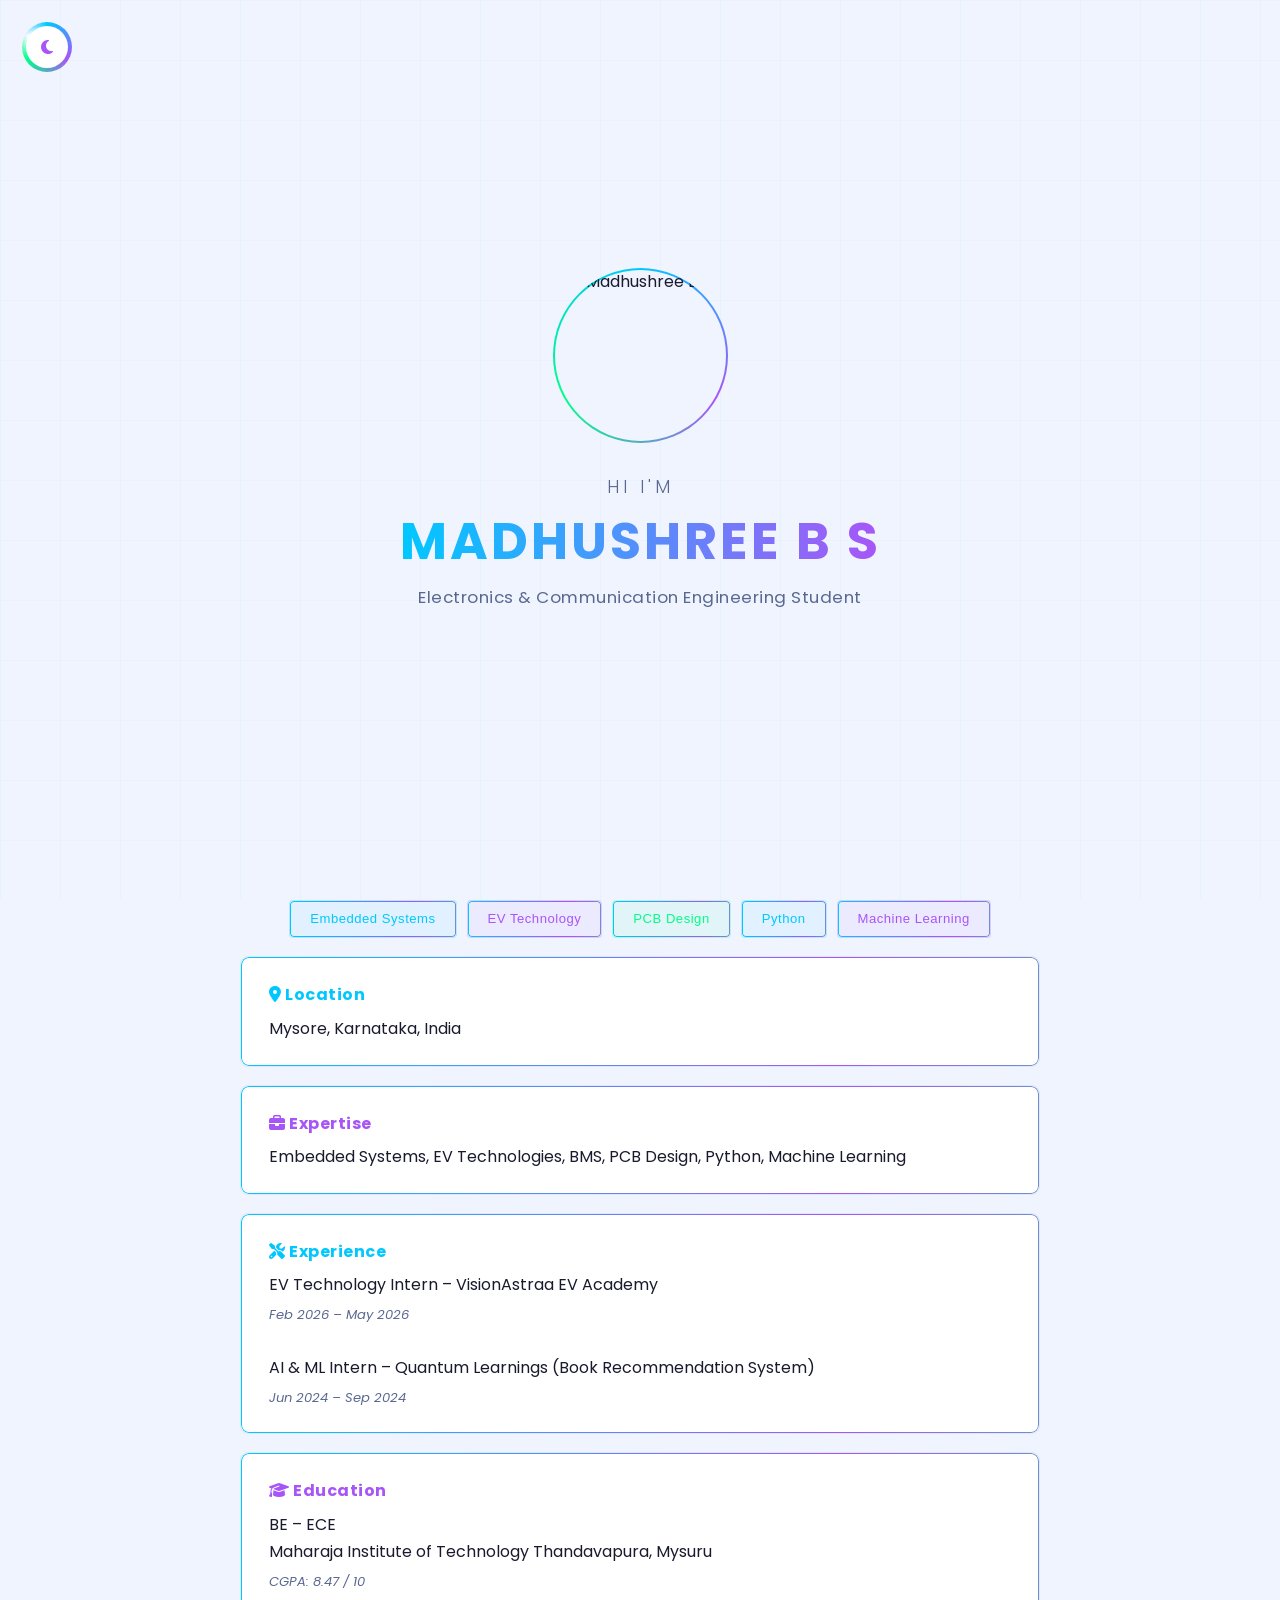
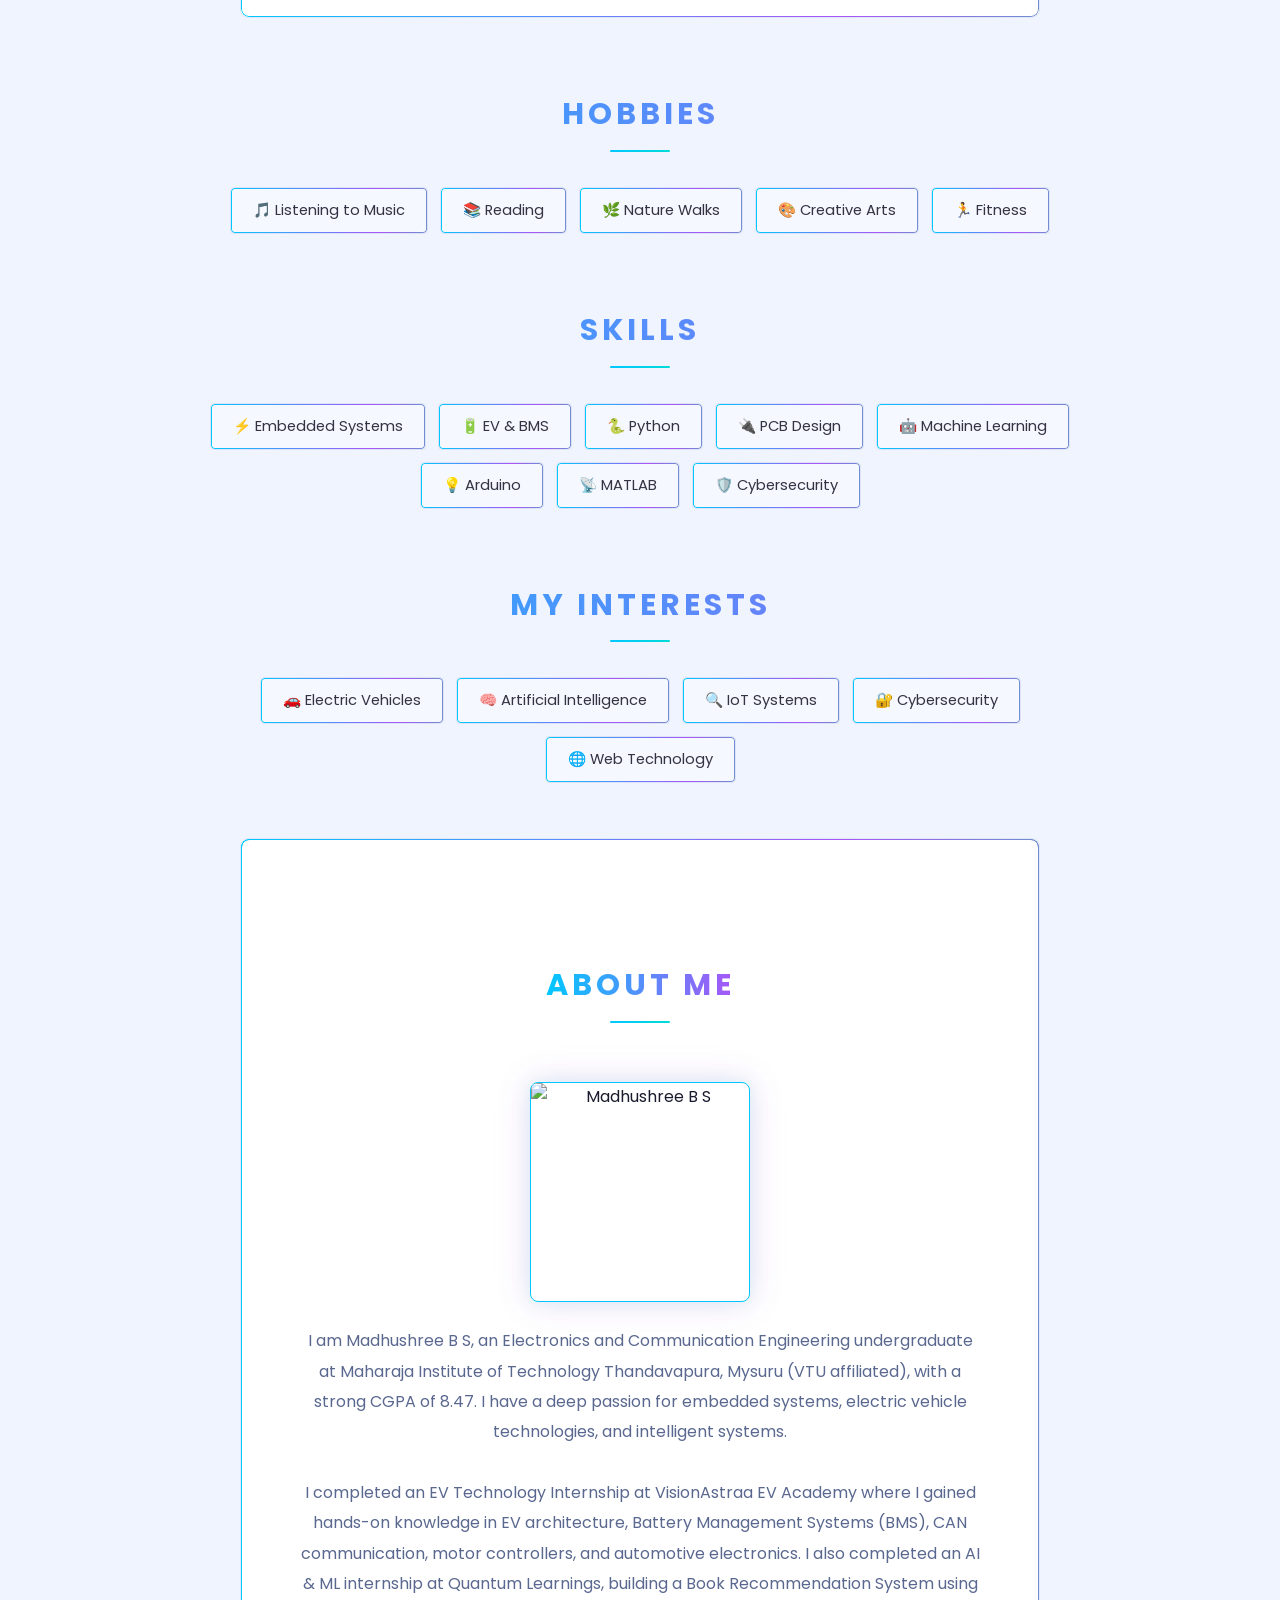
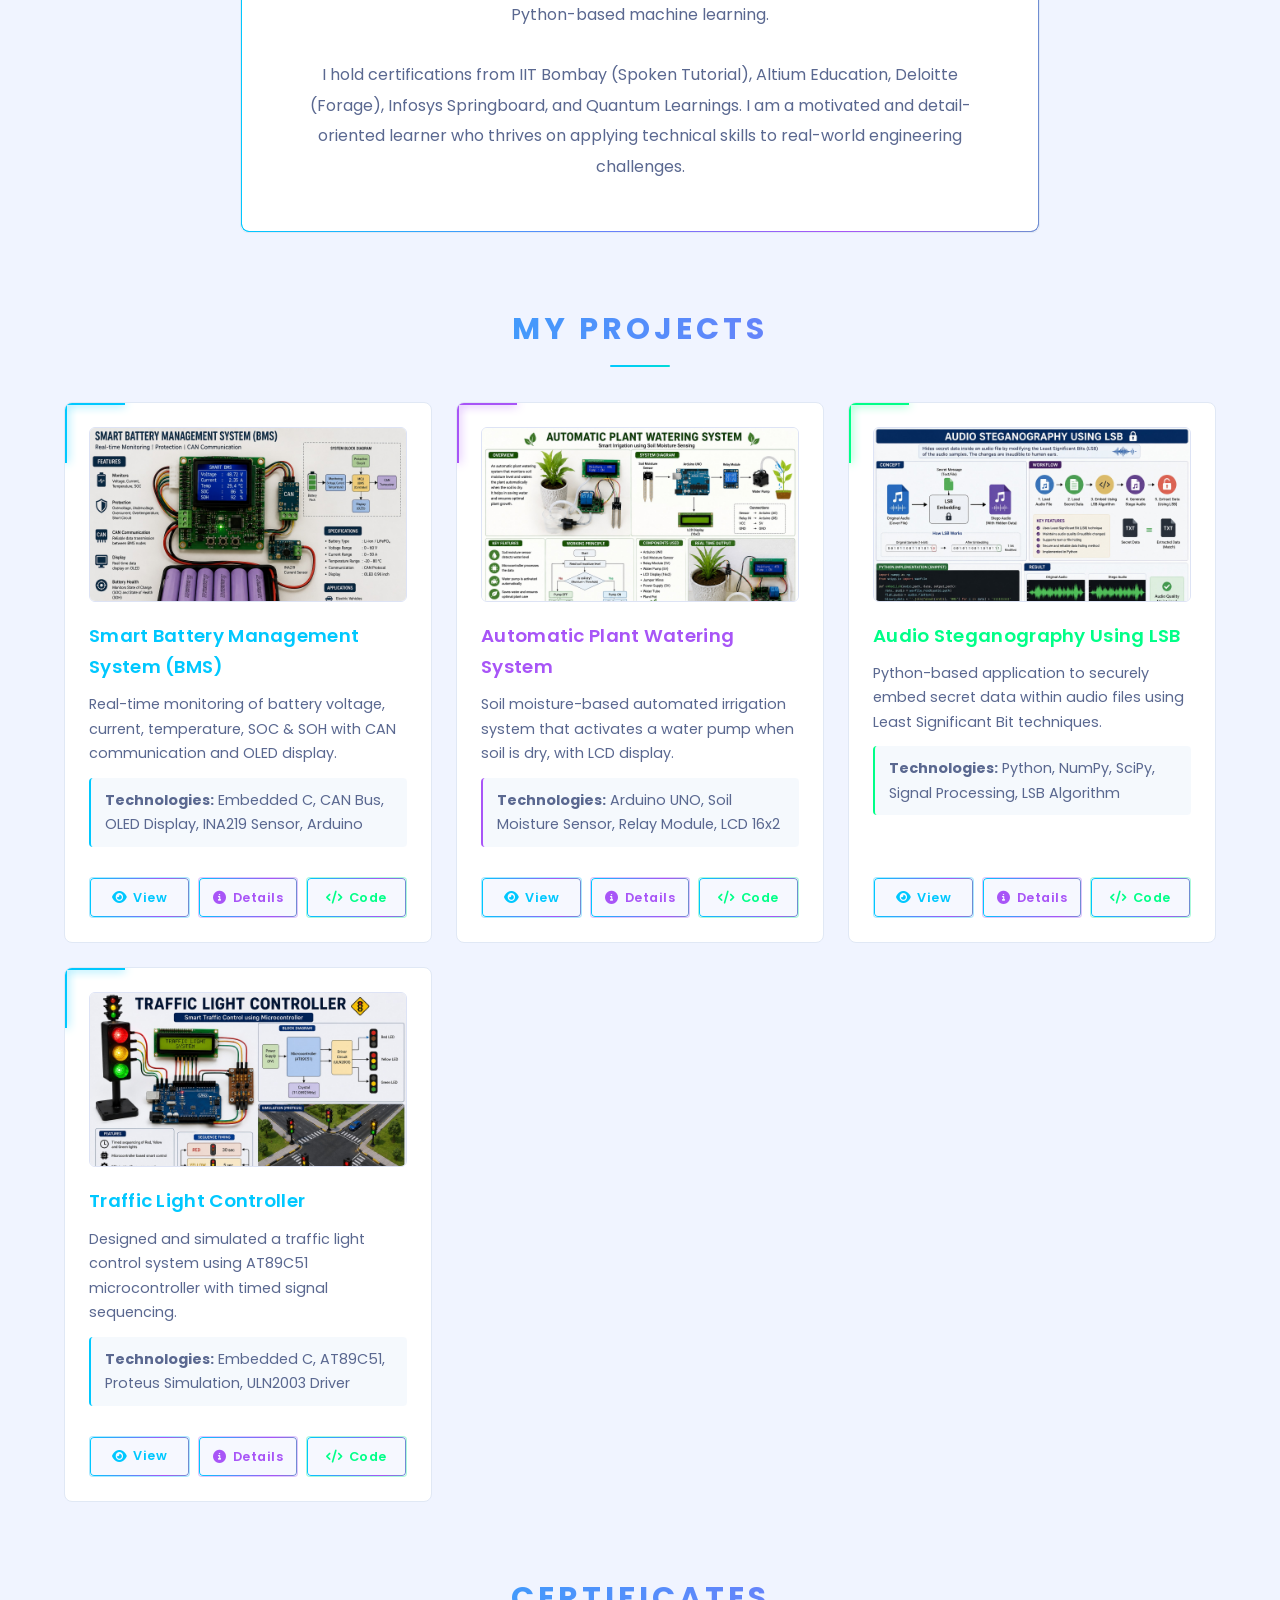
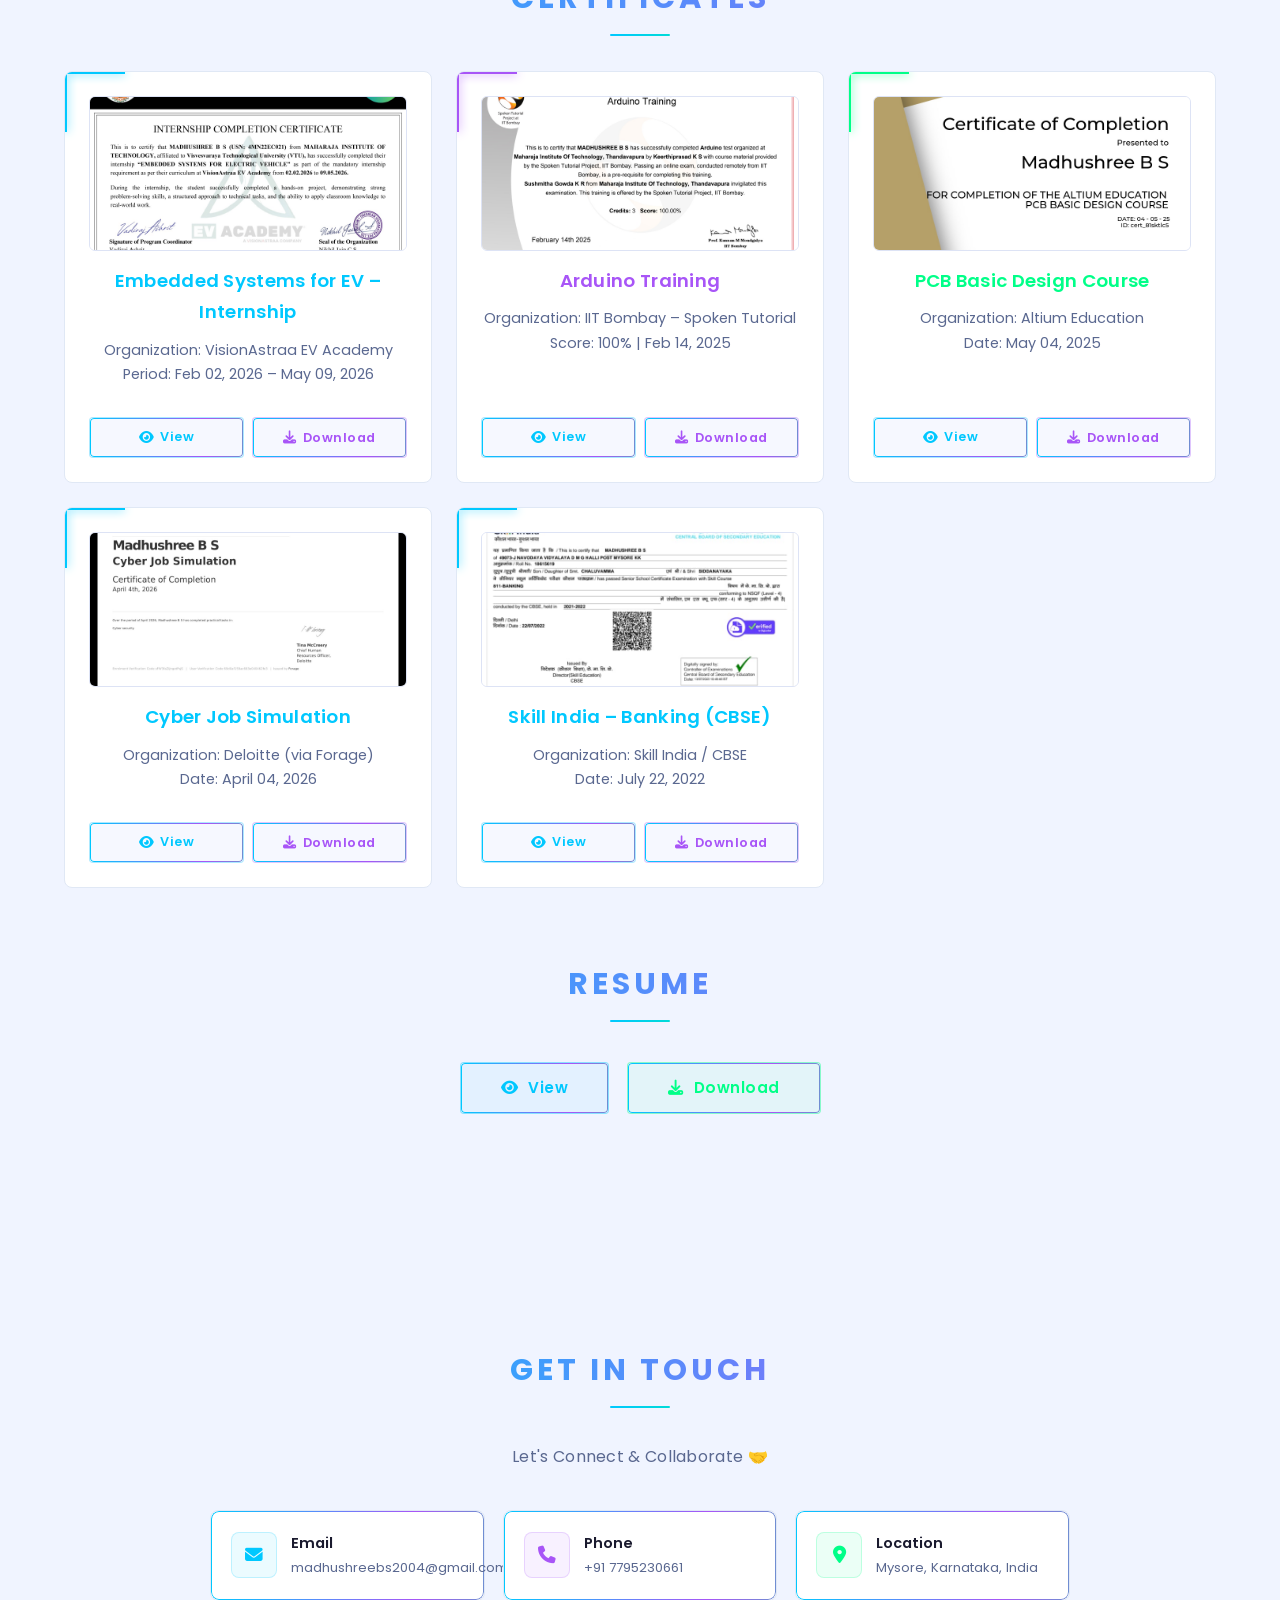
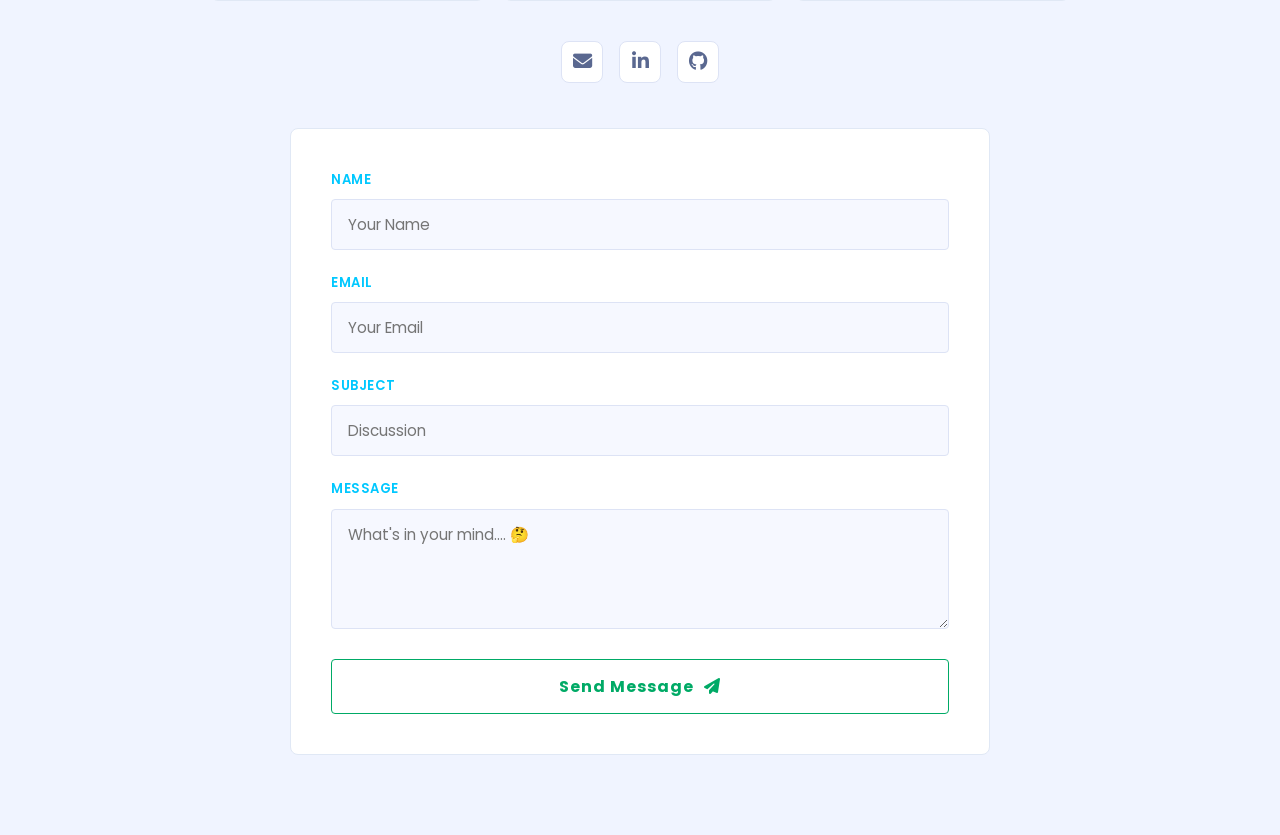
==== commit b4076f8d: "Rename index-3.html to index.html" ====
--- a/index.html
+++ b/index.html
@@ -14,7 +14,7 @@
   <!-- HERO -->
   <section id="hero">
     <div class="profile reveal">
-      <img src="profile.png.jpg" alt="Madhushree B S">
+      <img src="profile.jpg" alt="Madhushree B S">
     </div>
     <h2 class="reveal">Hi I'm</h2>
     <h1 class="reveal"><span>Madhushree B S</span></h1>
@@ -31,10 +31,10 @@
   </div>
 
   <!-- INFO CARDS -->
-  <div class="card reveal neon-animated-border">📍 <b>Location</b><br>Mysore, Karnataka, India</div>
-  <div class="card reveal neon-animated-border">💼 <b>Expertise</b><br>Embedded Systems, EV Technologies, BMS, PCB Design, Python, Machine Learning</div>
-  <div class="card reveal neon-animated-border">🛠 <b>Experience</b><br>EV Technology Intern – VisionAstraa EV Academy<br><small>Feb 2026 – May 2026</small><br>AI &amp; ML Intern – Quantum Learnings (Book Recommendation System)<br><small>Jun 2024 – Sep 2024</small></div>
-  <div class="card reveal neon-animated-border">🎓 <b>Education</b><br>BE – ECE<br>Maharaja Institute of Technology Thandavapura, Mysuru<br><small>CGPA: 8.47 / 10</small></div>
+  <div class="card reveal neon-animated-border"><b><i class="fas fa-location-dot"></i> Location</b>Mysore, Karnataka, India</div>
+  <div class="card reveal neon-animated-border"><b><i class="fas fa-briefcase"></i> Expertise</b>Embedded Systems, EV Technologies, BMS, PCB Design, Python, Machine Learning</div>
+  <div class="card reveal neon-animated-border"><b><i class="fas fa-screwdriver-wrench"></i> Experience</b>EV Technology Intern – VisionAstraa EV Academy<br><small>Feb 2026 – May 2026</small><br>AI &amp; ML Intern – Quantum Learnings (Book Recommendation System)<br><small>Jun 2024 – Sep 2024</small></div>
+  <div class="card reveal neon-animated-border"><b><i class="fas fa-graduation-cap"></i> Education</b>BE – ECE<br>Maharaja Institute of Technology Thandavapura, Mysuru<br><small>CGPA: 8.47 / 10</small></div>
 
   <!-- HOBBIES -->
   <h2 class="section-headline reveal">Hobbies</h2>
@@ -43,6 +43,7 @@
     <div class="hobby-pill neon-animated-border">📚 Reading</div>
     <div class="hobby-pill neon-animated-border">🌿 Nature Walks</div>
     <div class="hobby-pill neon-animated-border">🎨 Creative Arts</div>
+    <div class="hobby-pill neon-animated-border">🏃 Fitness</div>
   </div>
 
   <!-- SKILLS -->
@@ -227,6 +228,7 @@
     <div class="contact-social">
       <a href="mailto:madhushreebs2004@gmail.com"><i class="fas fa-envelope"></i></a>
       <a href="https://www.linkedin.com/in/madhushree-b-s" target="_blank"><i class="fab fa-linkedin-in"></i></a>
+      <a href="https://github.com/Madhushree139" target="_blank"><i class="fab fa-github"></i></a>
     </div>
     <form id="contact-form" class="contact-form">
       <label>Name</label>
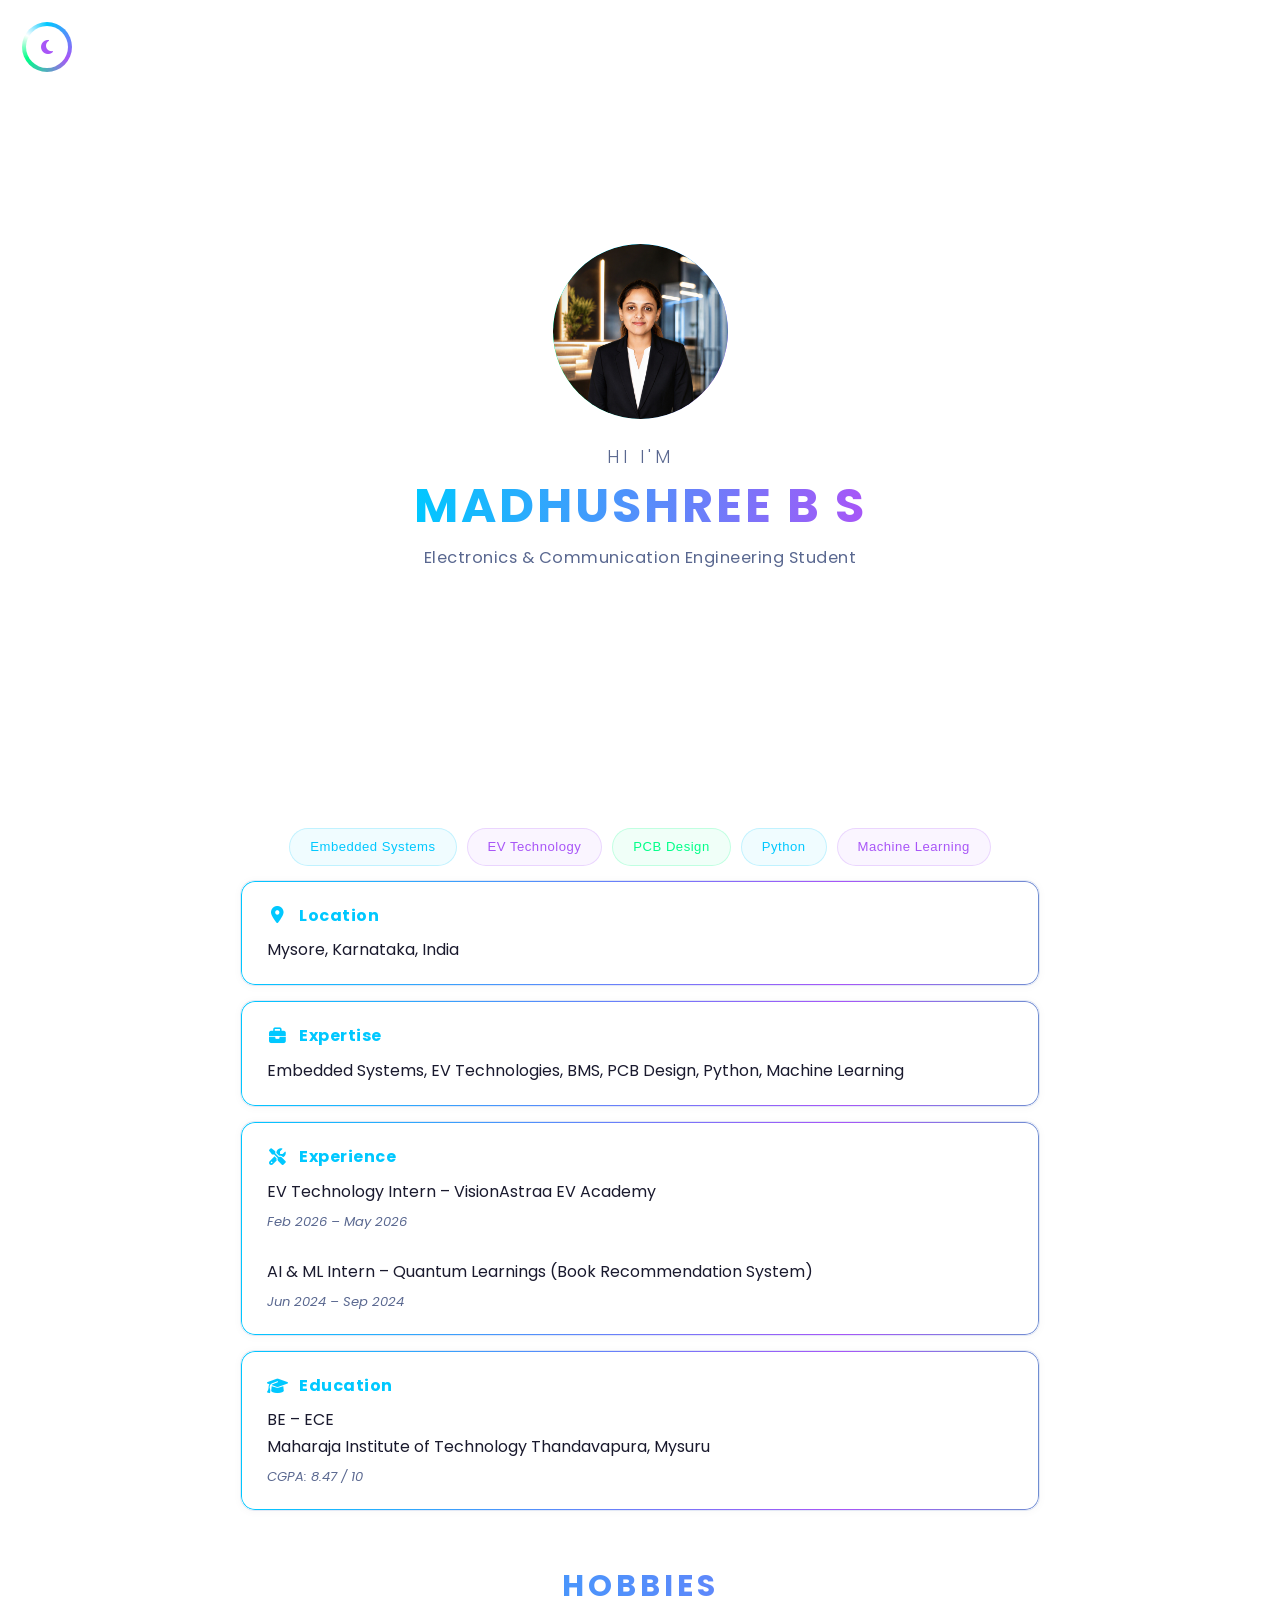
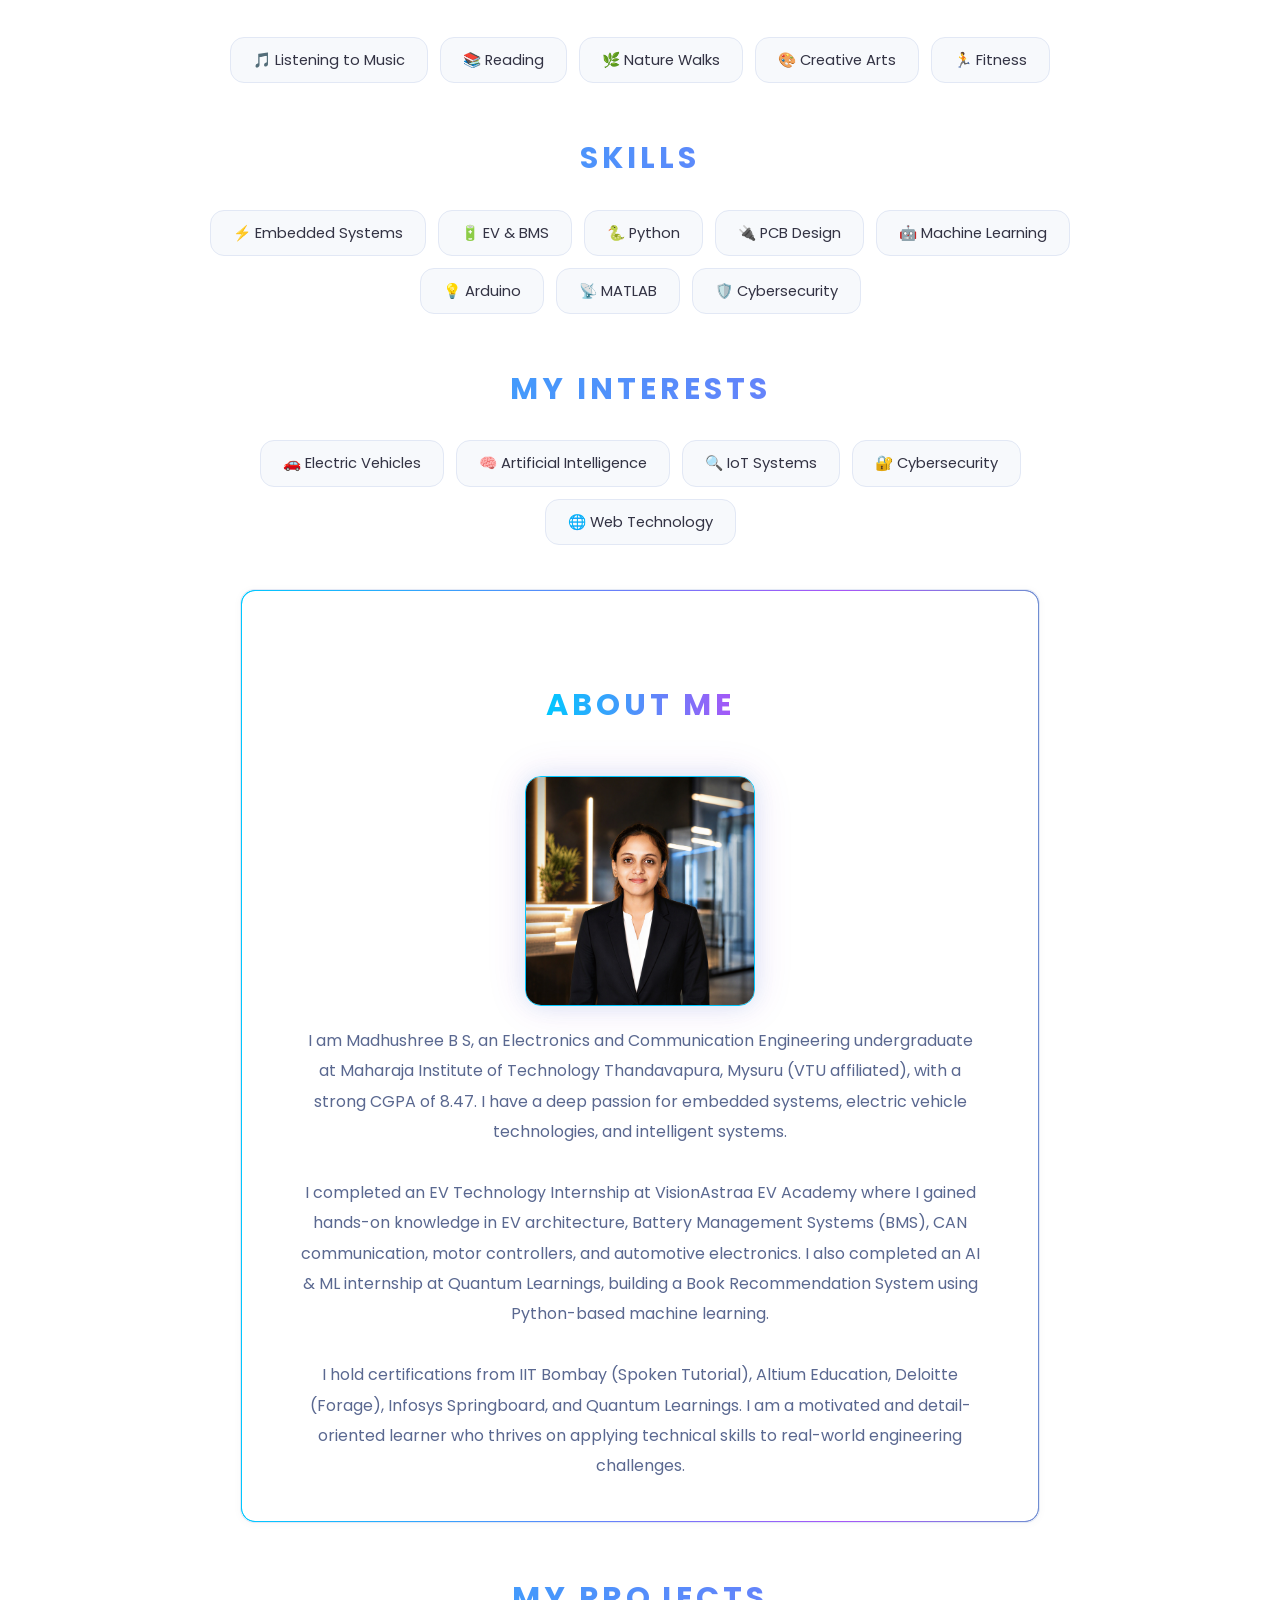
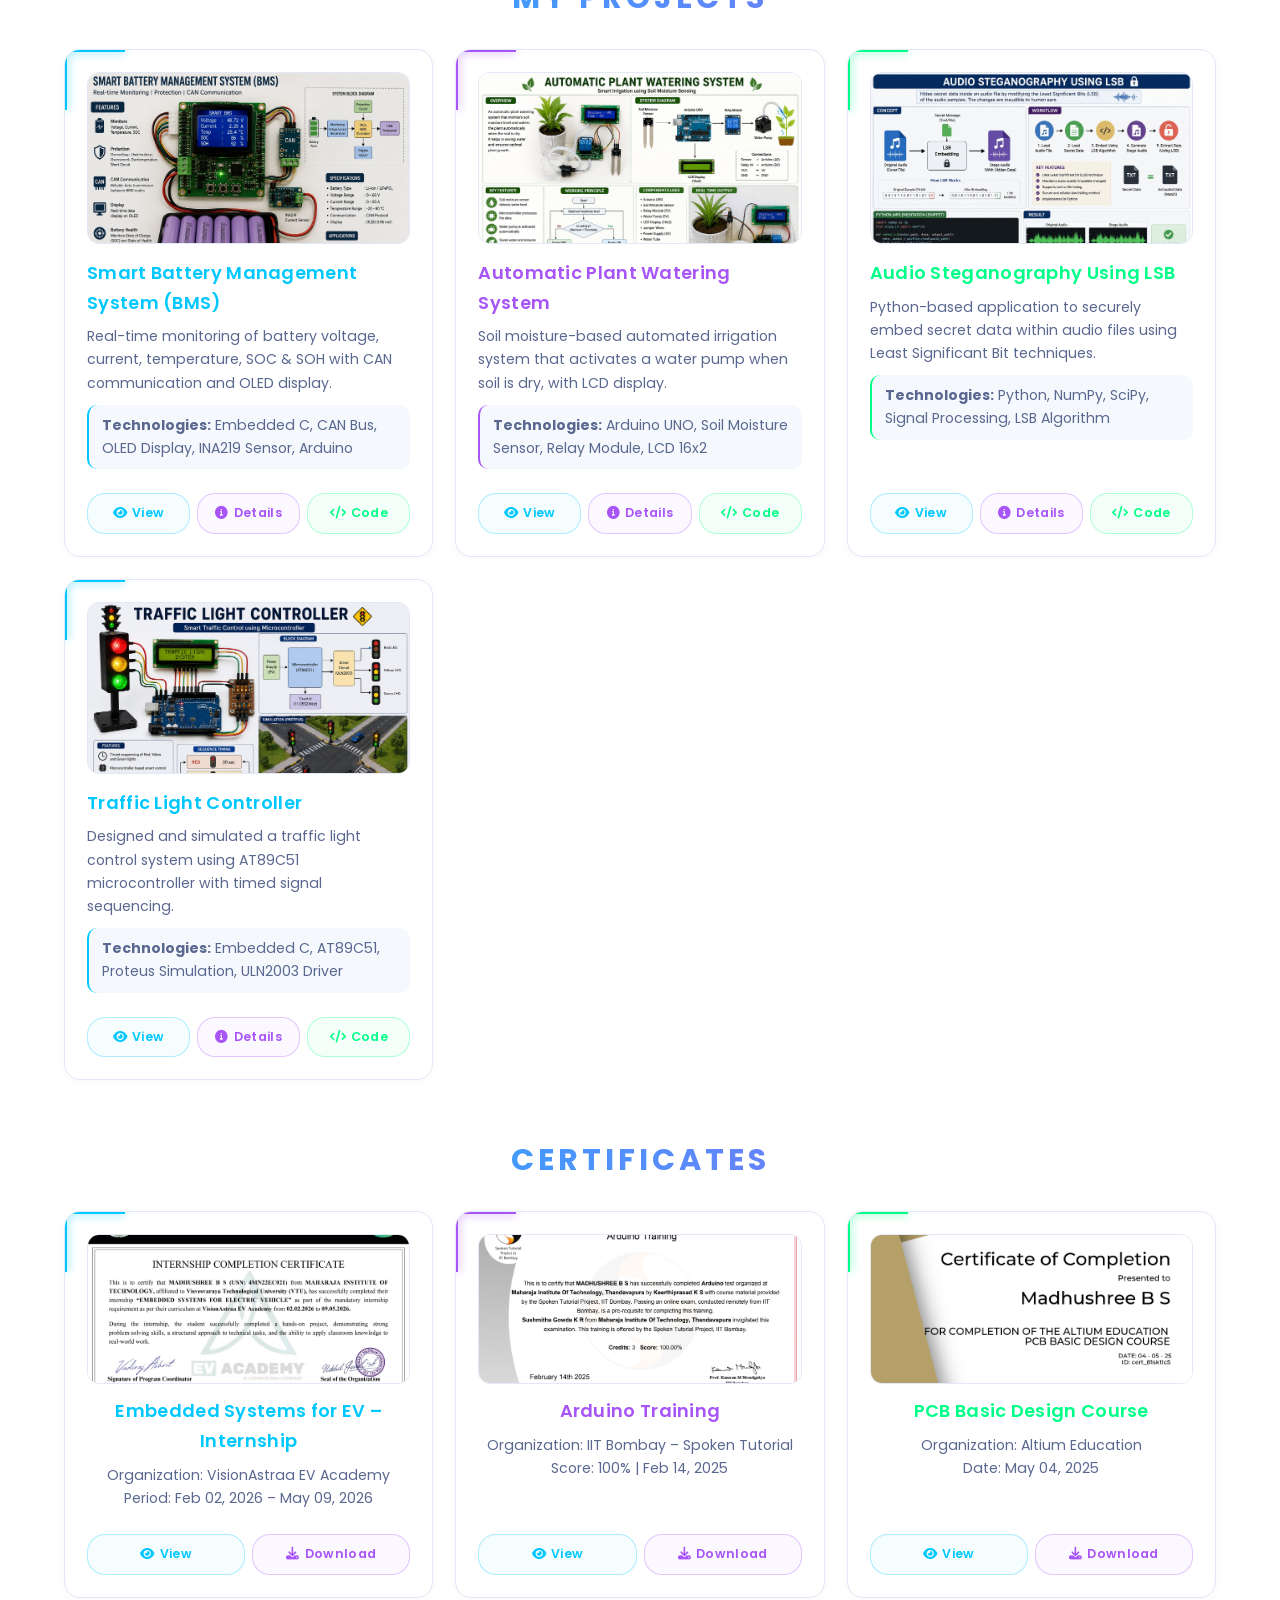
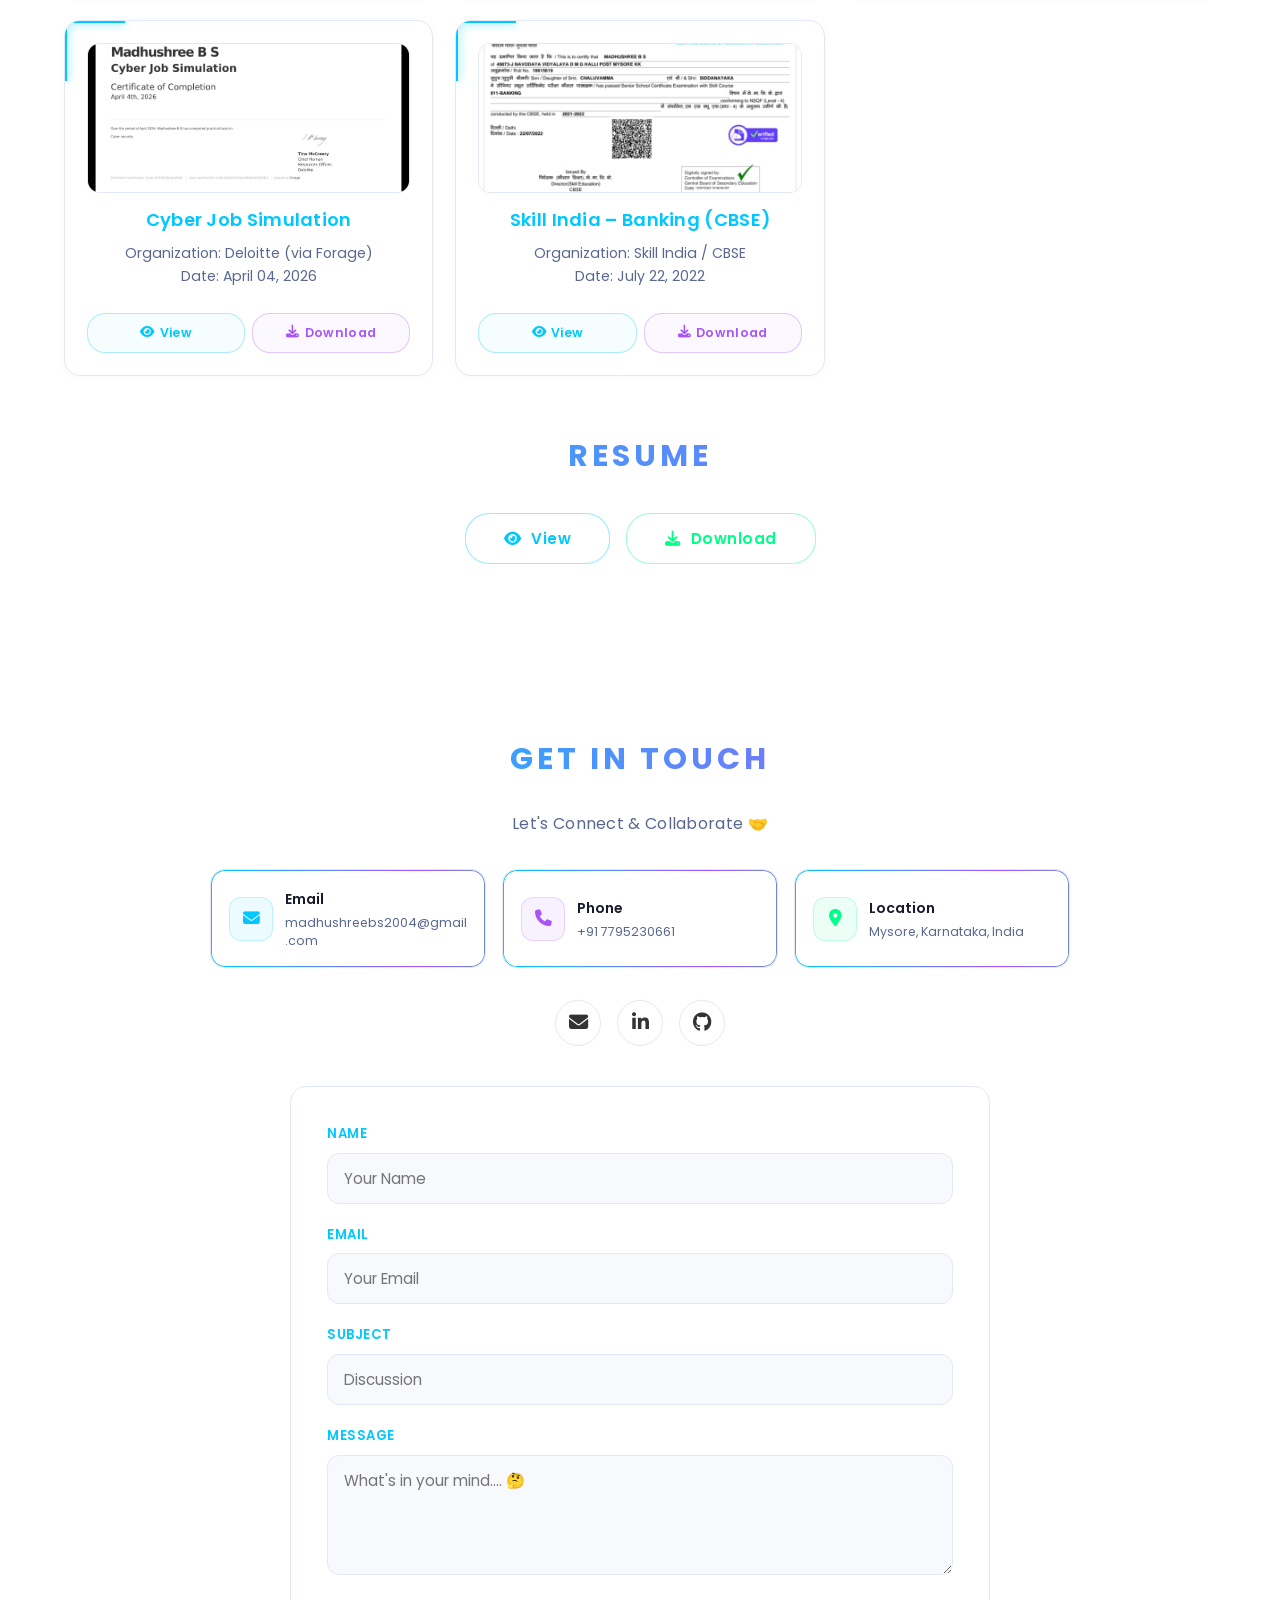
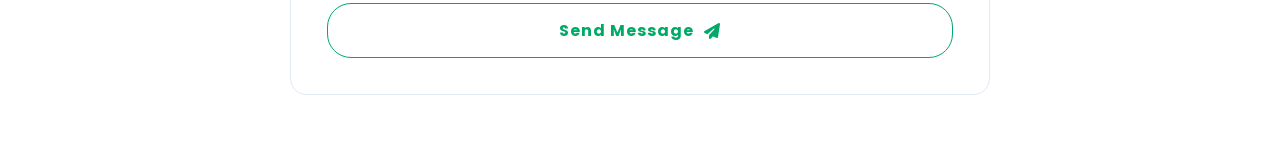
==== commit 076d600e: "Update profile image references in index.html" ====
--- a/index.html
+++ b/index.html
@@ -14,7 +14,7 @@
   <!-- HERO -->
   <section id="hero">
     <div class="profile reveal">
-      <img src="profile.jpg" alt="Madhushree B S">
+      <img src="profile.png.jpg" alt="Madhushree B S">
     </div>
     <h2 class="reveal">Hi I'm</h2>
     <h1 class="reveal"><span>Madhushree B S</span></h1>
@@ -72,7 +72,7 @@
   <!-- ABOUT -->
   <div class="card reveal about-card neon-border neon-animated-border">
     <h2 class="section-headline">About Me</h2>
-    <img src="profile.jpg" alt="Madhushree B S" class="about-photo">
+    <img src="profile.png.jpg" alt="Madhushree B S" class="about-photo">
     <p class="about-text">
       I am Madhushree B S, an Electronics and Communication Engineering undergraduate at Maharaja Institute of Technology Thandavapura, Mysuru (VTU affiliated), with a strong CGPA of 8.47. I have a deep passion for embedded systems, electric vehicle technologies, and intelligent systems.
       <br><br>
--- a/style.css
+++ b/style.css
@@ -1,7 +1,7 @@
 /* ============================================================
    MADHUSHREE B S — PORTFOLIO CSS
-   Theme : Sharp Neon — Blue · Purple · Green
-   No pink. Thin animated borders. Cyber aesthetic.
+   Theme : Neon — Blue · Purple · Green
+   Pure white (light) / Pure black (dark) backgrounds
 ============================================================ */
 
 /* ── VARIABLES ─────────────────────────────────────────── */
@@ -9,22 +9,22 @@
   --c-blue   : #00c8ff;
   --c-purple : #a855f7;
   --c-green  : #00ff88;
-  --c-bg     : #050508;
+  --c-bg     : #000000;
   --c-card   : #0a0a10;
   --c-card2  : #0d0d14;
   --c-border : #1a1a2e;
   --c-text   : #d0d8e8;
-  --c-muted  : #6b7a99;
+  --c-muted  : #8a98b8;
   --glow-b   : rgba(0,200,255,0.18);
   --glow-p   : rgba(168,85,247,0.18);
   --glow-g   : rgba(0,255,136,0.18);
   --font     : "Poppins", sans-serif;
 }
 body.light-mode {
-  --c-bg     : #f0f4ff;
+  --c-bg     : #ffffff;
   --c-card   : #ffffff;
-  --c-card2  : #f6f8ff;
-  --c-border : #dde3f5;
+  --c-card2  : #f7f9fc;
+  --c-border : #e2e8f5;
   --c-text   : #1a1a2e;
   --c-muted  : #5a6890;
   --glow-b   : rgba(0,140,200,0.12);
@@ -40,7 +40,7 @@
   background: var(--c-bg);
   color: var(--c-text);
   overflow-x: hidden;
-  line-height: 1.7;
+  line-height: 1.65;
   transition: background .4s, color .4s;
 }
 img { max-width:100%; display:block; }
@@ -67,23 +67,22 @@
   from { transform: rotate(0deg); }
   to   { transform: rotate(360deg); }
 }
-@keyframes fadeUp {
-  from { opacity:0; transform:translateY(40px); }
-  to   { opacity:1; transform:translateY(0); }
-}
-@keyframes pulseGlow {
-  0%,100% { box-shadow: 0 0 6px var(--glow-b); }
-  50%      { box-shadow: 0 0 20px var(--glow-b), 0 0 40px var(--glow-p); }
-}
 @keyframes imageReveal {
   from { opacity:.3; filter:blur(6px) brightness(.6); transform:scale(.97); }
   to   { opacity:1; filter:blur(0) brightness(1.05); transform:scale(1); }
 }
-
-/* ============================================================
-   NEON BORDER MIXIN CLASS
-   Usage: class="neon-border"
-   Thin 1px animated line — blue → purple → green → blue
+/* Gentle floating motion for pills */
+@keyframes floatPill {
+  0%,100% { transform:translateY(0); }
+  50%      { transform:translateY(-5px); }
+}
+@keyframes floatPillAlt {
+  0%,100% { transform:translateY(0); }
+  50%      { transform:translateY(5px); }
+}
+
+/* ============================================================
+   NEON BORDER MIXIN
 ============================================================ */
 .neon-border, .neon-animated-border {
   position: relative;
@@ -109,22 +108,25 @@
   z-index: -1;
   pointer-events: none;
 }
+/* Pills and buttons should NOT use this pseudo border */
+.skill-pill.neon-animated-border::before,
+.hobby-pill.neon-animated-border::before,
+.highlight-btn.neon-animated-border::before,
+.resume-btn.neon-animated-border::before { display:none !important; content:none !important; }
 
 /* ============================================================
    HERO SECTION
 ============================================================ */
 #hero {
-  min-height: 100vh;
+  min-height: 92vh;
   display: flex;
   flex-direction: column;
   align-items: center;
   justify-content: center;
-  padding: 80px 20px 60px;
+  padding: 60px 20px 40px;
   text-align: center;
   position: relative;
 }
-
-/* Subtle grid background */
 #hero::before {
   content: "";
   position: absolute;
@@ -135,26 +137,24 @@
   background-size: 60px 60px;
   pointer-events: none;
 }
+body.light-mode #hero::before { display:none; }
 
 /* Profile photo */
 .profile {
   width: 175px; height: 175px;
   border-radius: 50%;
   overflow: hidden;
-  margin-bottom: 30px;
+  margin-bottom: 24px;
   position: relative;
 }
-/* Spinning neon ring around profile */
 .profile::before {
   content: "";
   position: absolute;
   inset: -3px;
   border-radius: 50%;
   background: conic-gradient(
-    var(--c-blue) 0deg,
-    var(--c-purple) 120deg,
-    var(--c-green) 240deg,
-    var(--c-blue) 360deg
+    var(--c-blue) 0deg, var(--c-purple) 120deg,
+    var(--c-green) 240deg, var(--c-blue) 360deg
   );
   animation: spin360 3s linear infinite;
   z-index: -1;
@@ -179,12 +179,12 @@
 #hero h2 {
   font-size: 1.1rem; font-weight:300;
   letter-spacing: 4px; text-transform: uppercase;
-  color: var(--c-muted); margin-bottom: 10px;
+  color: var(--c-muted); margin-bottom: 8px;
 }
 #hero h1 {
-  font-size: 3.2rem; font-weight: 700;
+  font-size: 3rem; font-weight: 700;
   text-transform: uppercase; letter-spacing: 3px;
-  line-height: 1.1; margin-bottom: 14px;
+  line-height: 1.1; margin-bottom: 12px;
   background: linear-gradient(90deg,
     var(--c-blue), var(--c-purple), var(--c-green),
     var(--c-blue), var(--c-purple));
@@ -194,26 +194,31 @@
   -webkit-text-fill-color: transparent;
 }
 #hero p {
-  font-size: 1.05rem; color: var(--c-muted);
+  font-size: 1.02rem; color: var(--c-muted);
   max-width: 500px; letter-spacing: .5px;
-  margin-bottom: 40px;
-}
-
-/* ── Hero skill pills ───────────────────────────────────── */
+  margin-bottom: 32px;
+}
+
+/* ── Hero skill pills — gentle float ──────────────────────── */
 .hero-skills {
   display: flex; flex-wrap: wrap;
   justify-content: center; gap: 10px;
   margin-bottom: 0; padding: 0 16px;
 }
 .skill-pill {
-  padding: 7px 20px; border-radius: 4px;
+  padding: 7px 20px; border-radius: 20px;
   font-size: .82rem; font-weight: 500;
   letter-spacing: .5px;
   color: var(--c-blue);
   background: rgba(0,200,255,.06);
   border: 1px solid rgba(0,200,255,.2);
   transition: all .3s ease;
-}
+  animation: floatPill 4s ease-in-out infinite;
+}
+.skill-pill:nth-child(2n) { animation: floatPillAlt 4.5s ease-in-out infinite; }
+.skill-pill:nth-child(3n+1){ animation-delay:.2s; }
+.skill-pill:nth-child(3n+2){ animation-delay:.6s; }
+.skill-pill:nth-child(3n+3){ animation-delay:1s; }
 .skill-pill:nth-child(3n+2) { color:var(--c-purple); background:rgba(168,85,247,.06); border-color:rgba(168,85,247,.2); }
 .skill-pill:nth-child(3n+3) { color:var(--c-green);  background:rgba(0,255,136,.06);  border-color:rgba(0,255,136,.2);  }
 .skill-pill:hover {
@@ -221,15 +226,16 @@
   box-shadow: 0 0 14px var(--glow-b);
   background: rgba(0,200,255,.15);
   border-color: var(--c-blue);
-}
-
-/* ============================================================
-   INFO CARDS
+  animation-play-state: paused;
+}
+
+/* ============================================================
+   INFO CARDS — icon before heading, same color
 ============================================================ */
 .card {
   background: var(--c-card);
-  border-radius: 8px; padding: 24px 28px;
-  margin: 18px auto; max-width: 800px; width: 90%;
+  border-radius: 14px; padding: 22px 26px;
+  margin: 14px auto; max-width: 800px; width: 90%;
   border: 1px solid var(--c-border);
   transition: transform .3s ease, border-color .3s ease, box-shadow .3s ease;
 }
@@ -240,21 +246,28 @@
 }
 .card b {
   color: var(--c-blue); font-size: 1rem;
-  display: block; margin-bottom: 6px;
+  display: flex; align-items: center; gap: 10px;
+  margin-bottom: 8px;
   letter-spacing: .5px;
 }
+.card b i {
+  font-size: 1.05rem;
+  width: 22px; text-align: center;
+  color: var(--c-blue);
+}
 .card small { display:block; margin-top:6px; color:var(--c-muted); font-style:italic; font-size:.82rem; }
-/* Alternate card accent colors */
-.card:nth-child(even) b { color: var(--c-purple); }
-.card:nth-child(even):hover { border-color:var(--c-purple); box-shadow:0 0 20px var(--glow-p); }
-
-/* ============================================================
-   SECTION HEADLINES
+/* All info card icons/headings same blue — no alternate colors */
+.card:nth-child(even) b,
+.card:nth-child(even) b i { color: var(--c-blue); }
+.card:nth-child(even):hover { border-color:var(--c-blue); box-shadow:0 0 20px var(--glow-b); }
+
+/* ============================================================
+   SECTION HEADLINES — NO underline
 ============================================================ */
 .section-headline {
   text-align: center;
   font-size: 1.9rem; font-weight: 700;
-  margin: 70px 0 35px;
+  margin: 50px 0 26px;
   text-transform: uppercase; letter-spacing: 4px;
   background: linear-gradient(90deg,
     var(--c-blue), var(--c-purple), var(--c-green),
@@ -265,37 +278,33 @@
   -webkit-text-fill-color: transparent;
   position: relative;
 }
-/* Thin underline bar — not an underline, a decorative line */
-.section-headline::after {
-  content: "";
-  display: block;
-  width: 60px; height: 2px;
-  margin: 10px auto 0;
-  background: linear-gradient(90deg, var(--c-blue), var(--c-green));
-  border-radius: 2px;
-  animation: neonRun 3s linear infinite;
-  background-size: 300% 100%;
-}
-
-/* ============================================================
-   HOBBIES / SKILLS / INTERESTS PILLS
+.section-headline::after { display:none !important; content:none !important; }
+
+/* ============================================================
+   HOBBIES / SKILLS / INTERESTS PILLS — moving animation
 ============================================================ */
 .hobbies-wrapper {
   display: flex; flex-wrap: wrap;
   justify-content: center; gap: 12px;
-  max-width: 900px; margin: 0 auto 55px; padding: 0 20px;
+  max-width: 900px; margin: 0 auto 44px; padding: 0 20px;
 }
 .hobby-pill {
   background: var(--c-card2);
-  padding: 10px 22px; border-radius: 4px;
+  padding: 10px 22px; border-radius: 14px;
   font-size: .92rem;
   border: 1px solid var(--c-border);
   transition: all .3s ease;
   color: var(--c-text);
-}
-.hobby-pill:nth-child(3n+1):hover { border-color:var(--c-blue);   color:var(--c-blue);   box-shadow:0 0 12px var(--glow-b); transform:translateY(-3px); }
-.hobby-pill:nth-child(3n+2):hover { border-color:var(--c-purple); color:var(--c-purple); box-shadow:0 0 12px var(--glow-p); transform:translateY(-3px); }
-.hobby-pill:nth-child(3n+3):hover { border-color:var(--c-green);  color:var(--c-green);  box-shadow:0 0 12px var(--glow-g); transform:translateY(-3px); }
+  animation: floatPill 4s ease-in-out infinite;
+}
+.hobby-pill:nth-child(2n)   { animation: floatPillAlt 4.6s ease-in-out infinite; }
+.hobby-pill:nth-child(3n+1) { animation-delay:0s; }
+.hobby-pill:nth-child(3n+2) { animation-delay:.4s; }
+.hobby-pill:nth-child(3n+3) { animation-delay:.8s; }
+.hobby-pill:hover { animation-play-state:paused; }
+.hobby-pill:nth-child(3n+1):hover { border-color:var(--c-blue);   color:var(--c-blue);   box-shadow:0 0 12px var(--glow-b); transform:translateY(-3px) scale(1.04); }
+.hobby-pill:nth-child(3n+2):hover { border-color:var(--c-purple); color:var(--c-purple); box-shadow:0 0 12px var(--glow-p); transform:translateY(-3px) scale(1.04); }
+.hobby-pill:nth-child(3n+3):hover { border-color:var(--c-green);  color:var(--c-green);  box-shadow:0 0 12px var(--glow-g); transform:translateY(-3px) scale(1.04); }
 
 /* ============================================================
    ABOUT ME CARD
@@ -303,11 +312,11 @@
 .about-card {
   display: flex; flex-direction: column;
   align-items: center; text-align: center;
-  padding: 50px 40px; gap: 24px;
+  padding: 40px 36px; gap: 20px;
 }
 .about-photo {
-  width: 220px; height: 220px;
-  border-radius: 8px; object-fit: cover;
+  width: 230px; height: 230px;
+  border-radius: 16px; object-fit: cover;
   border: 1px solid var(--c-blue);
   box-shadow: 0 0 20px var(--glow-b), 0 0 40px var(--glow-p);
   transition: transform .4s ease, box-shadow .4s ease;
@@ -328,59 +337,52 @@
 .projects-grid {
   display: grid;
   grid-template-columns: repeat(auto-fit, minmax(300px, 1fr));
-  gap: 24px; max-width: 1200px;
-  margin: 0 auto 70px; padding: 0 24px;
-}
-
-/* ── Project Card ───────────────────────────────────────── */
+  gap: 22px; max-width: 1200px;
+  margin: 0 auto 55px; padding: 0 24px;
+}
+
+/* ── Project Card — rounded corners ─────────────────────── */
 .project-card {
   background: var(--c-card);
-  border-radius: 8px; padding: 24px;
+  border-radius: 16px; padding: 22px;
   display: flex; flex-direction: column;
   border: 1px solid var(--c-border);
   position: relative; overflow: hidden;
   transition: transform .4s cubic-bezier(.22,1,.36,1),
               border-color .4s ease, box-shadow .4s ease;
 }
-
-/* Each card gets a different accent color via nth-child */
 .project-card:nth-child(4n+1) { --accent: var(--c-blue);   --glow: var(--glow-b); }
 .project-card:nth-child(4n+2) { --accent: var(--c-purple);  --glow: var(--glow-p); }
 .project-card:nth-child(4n+3) { --accent: var(--c-green);   --glow: var(--glow-g); }
 .project-card:nth-child(4n+4) { --accent: var(--c-blue);    --glow: var(--glow-b); }
 
-/* Animated top-left corner accent */
 .project-card::before {
-  content: "";
-  position: absolute;
-  top: 0; left: 0;
-  width: 60px; height: 2px;
+  content: ""; position: absolute; top: 0; left: 0;
+  width: 60px; height: 2px; border-radius: 0 0 0 16px;
   background: var(--accent, var(--c-blue));
   box-shadow: 0 0 10px var(--accent, var(--c-blue));
   transition: width .4s ease;
 }
 .project-card::after {
-  content: "";
-  position: absolute;
-  top: 0; left: 0;
+  content: ""; position: absolute; top: 0; left: 0;
   width: 2px; height: 60px;
   background: var(--accent, var(--c-blue));
   box-shadow: 0 0 10px var(--accent, var(--c-blue));
   transition: height .4s ease;
 }
 .project-card:hover {
-  transform: translateY(-7px);
+  transform: translateY(-6px);
   border-color: var(--accent, var(--c-blue));
-  box-shadow: 0 8px 30px var(--glow, var(--glow-b));
+  box-shadow: 0 8px 28px var(--glow, var(--glow-b));
 }
 .project-card:hover::before { width: 100%; }
 .project-card:hover::after  { height: 100%; }
 
-/* ── Project image ──────────────────────────────────────── */
+/* ── Project image — rounded ───────────────────────────────── */
 .project-image-wrapper {
-  width: 100%; height: 175px;
-  border-radius: 6px; overflow: hidden;
-  margin-bottom: 18px;
+  width: 100%; height: 172px;
+  border-radius: 12px; overflow: hidden;
+  margin-bottom: 14px;
   border: 1px solid var(--c-border);
   transition: height .6s cubic-bezier(.22,1,.36,1),
               border-color .4s ease, box-shadow .4s ease;
@@ -410,18 +412,18 @@
 
 /* ── Card text ──────────────────────────────────────────── */
 .project-card h3 {
-  font-size: 1.15rem; font-weight: 600;
-  margin-bottom: 10px; letter-spacing: .3px;
+  font-size: 1.12rem; font-weight: 600;
+  margin-bottom: 8px; letter-spacing: .3px;
   color: var(--accent, var(--c-blue));
   position: relative; z-index: 1;
 }
 .project-card p {
-  font-size: .9rem; color: var(--c-muted);
-  margin-bottom: 12px; position: relative; z-index:1;
+  font-size: .88rem; color: var(--c-muted);
+  margin-bottom: 10px; position: relative; z-index:1;
 }
 .tech-used {
-  font-size: .8rem; padding: 10px 14px;
-  border-radius: 4px; margin-bottom: 4px;
+  font-size: .78rem; padding: 9px 13px;
+  border-radius: 10px; margin-bottom: 2px;
   background: rgba(0,200,255,.04);
   border-left: 2px solid var(--accent, var(--c-blue));
   color: var(--c-muted); position: relative; z-index:1;
@@ -431,46 +433,44 @@
 
 /* ── 3 Action Buttons: View / Details / Code ────────────── */
 .project-actions {
-  display: flex; gap: 8px;
-  margin-top: auto; padding-top: 18px;
+  display: flex; flex-direction:row; flex-wrap:nowrap;
+  gap: 7px; margin-top: auto; padding-top: 14px;
 }
 .highlight-btn {
   flex: 1; padding: 9px 4px;
-  border-radius: 4px; font-size: .8rem; font-weight: 600;
-  letter-spacing: .5px; text-align: center;
-  display: flex; align-items: center; justify-content: center; gap: 6px;
+  border-radius: 18px; font-size: .78rem; font-weight: 600;
+  letter-spacing: .3px; text-align: center;
+  display: flex; align-items: center; justify-content: center; gap: 5px;
   border: 1px solid var(--c-border);
   color: var(--c-muted);
   background: var(--c-card2);
   transition: all .3s ease; position: relative; z-index:1;
-}
-/* Button 1 (View) → Blue */
+  white-space: nowrap;
+}
 .highlight-btn:nth-child(1) { border-color: rgba(0,200,255,.3); color:var(--c-blue); }
 .highlight-btn:nth-child(1):hover {
   background: var(--c-blue); color:#000;
   box-shadow: 0 0 14px var(--glow-b); border-color:var(--c-blue);
 }
-/* Button 2 (Details) → Purple */
 .highlight-btn:nth-child(2) { border-color: rgba(168,85,247,.3); color:var(--c-purple); }
 .highlight-btn:nth-child(2):hover {
   background: var(--c-purple); color:#fff;
   box-shadow: 0 0 14px var(--glow-p); border-color:var(--c-purple);
 }
-/* Button 3 (Code) → Green */
 .highlight-btn:nth-child(3) { border-color: rgba(0,255,136,.3); color:var(--c-green); }
 .highlight-btn:nth-child(3):hover {
   background: var(--c-green); color:#000;
   box-shadow: 0 0 14px var(--glow-g); border-color:var(--c-green);
 }
-.highlight-btn i { font-size:.82rem; }
-
-/* ============================================================
-   CERTIFICATE CARDS
+.highlight-btn i { font-size:.8rem; }
+
+/* ============================================================
+   CERTIFICATE CARDS — rounded
 ============================================================ */
 .cert-card { text-align:center; }
 .cert-img {
-  width:100%; height:155px; object-fit:cover;
-  border-radius:6px; margin-bottom:14px; cursor:pointer;
+  width:100%; height:150px; object-fit:cover;
+  border-radius:12px; margin-bottom:12px; cursor:pointer;
   border: 1px solid var(--c-border);
   transition: transform .3s ease, border-color .3s ease, box-shadow .3s ease;
 }
@@ -483,10 +483,10 @@
 ============================================================ */
 .resume-actions {
   display: flex; justify-content: center;
-  gap: 18px; margin: 40px 0 80px; flex-wrap:wrap;
+  gap: 16px; margin: 32px 0 60px; flex-wrap:wrap;
 }
 .resume-btn {
-  padding: 12px 40px; border-radius: 4px;
+  padding: 12px 38px; border-radius: 24px;
   font-size: .95rem; font-weight: 600; letter-spacing:.5px;
   display: flex; align-items: center; gap: 10px;
   border: 1px solid; transition: all .3s ease;
@@ -509,65 +509,88 @@
 }
 
 /* ============================================================
-   CONTACT SECTION
+   CONTACT SECTION — fixed fitting issues
 ============================================================ */
 .contact-section {
-  padding: 80px 20px;
+  padding: 60px 20px;
   max-width: 900px; margin: 0 auto; text-align: center;
 }
 .contact-subtitle {
   font-size: 1rem; color: var(--c-muted);
-  margin-bottom: 40px; letter-spacing: .3px;
+  margin-bottom: 32px; letter-spacing: .3px;
 }
 .contact-cards {
   display: grid;
   grid-template-columns: repeat(auto-fit, minmax(220px, 1fr));
-  gap: 18px; margin-bottom: 40px;
+  gap: 16px; margin-bottom: 32px;
 }
 .contact-card {
   background: var(--c-card);
-  padding: 20px; border-radius: 8px;
-  display: flex; align-items: center; gap: 14px;
+  padding: 18px; border-radius: 14px;
+  display: flex; align-items: center; gap: 12px;
   text-align: left;
   border: 1px solid var(--c-border);
   transition: border-color .3s ease, box-shadow .3s ease, transform .3s ease;
+  min-width: 0; /* allows children to shrink */
 }
 .contact-card:nth-child(1):hover { border-color:var(--c-blue);   box-shadow:0 0 16px var(--glow-b); transform:translateY(-3px); }
 .contact-card:nth-child(2):hover { border-color:var(--c-purple); box-shadow:0 0 16px var(--glow-p); transform:translateY(-3px); }
 .contact-card:nth-child(3):hover { border-color:var(--c-green);  box-shadow:0 0 16px var(--glow-g); transform:translateY(-3px); }
 .contact-icon {
-  width: 46px; height: 46px; flex-shrink:0;
-  border-radius: 8px; display: flex;
+  width: 44px; height: 44px; flex-shrink:0;
+  border-radius: 12px; display: flex;
   align-items: center; justify-content: center;
-  font-size: 1.1rem;
+  font-size: 1.05rem;
   background: rgba(0,200,255,.08);
   color: var(--c-blue); border: 1px solid rgba(0,200,255,.2);
 }
 .contact-card:nth-child(2) .contact-icon { background:rgba(168,85,247,.08); color:var(--c-purple); border-color:rgba(168,85,247,.2); }
 .contact-card:nth-child(3) .contact-icon { background:rgba(0,255,136,.08);  color:var(--c-green);  border-color:rgba(0,255,136,.2);  }
-.contact-card h4 { font-size:.9rem; margin-bottom:2px; font-weight:600; }
-.contact-card p  { font-size:.82rem; color:var(--c-muted); }
-
-/* Social icons */
+.contact-card h4 { font-size:.88rem; margin-bottom:3px; font-weight:600; }
+.contact-card p  {
+  font-size:.78rem; color:var(--c-muted);
+  word-break: break-word; overflow-wrap: anywhere;
+  line-height: 1.4;
+}
+
+/* ── Social icons — round with neon borders ──────────────── */
 .contact-social {
   display: flex; justify-content: center;
-  gap: 16px; margin-bottom: 45px; flex-wrap: wrap;
+  gap: 16px; margin-bottom: 40px; flex-wrap: wrap;
 }
 .contact-social a {
-  width: 42px; height: 42px; border-radius: 8px;
+  width: 46px; height: 46px; border-radius: 50%;
   display: flex; align-items: center; justify-content: center;
   font-size: 1.2rem; color: var(--c-muted);
   background: var(--c-card);
   border: 1px solid var(--c-border);
+  position: relative;
   transition: all .3s ease;
-}
-.contact-social a:nth-child(odd):hover  { color:var(--c-blue);   border-color:var(--c-blue);   box-shadow:0 0 12px var(--glow-b); transform:translateY(-4px); }
-.contact-social a:nth-child(even):hover { color:var(--c-purple); border-color:var(--c-purple); box-shadow:0 0 12px var(--glow-p); transform:translateY(-4px); }
+  overflow: hidden;
+}
+/* Neon ring on hover */
+.contact-social a::before {
+  content: "";
+  position: absolute; inset: -2px;
+  border-radius: 50%;
+  background: conic-gradient(var(--c-blue), var(--c-purple), var(--c-green), var(--c-blue));
+  z-index: -1; opacity: 0;
+  transition: opacity .3s ease;
+  animation: spin360 2.5s linear infinite;
+}
+.contact-social a::after {
+  content: "";
+  position: absolute; inset: 1.5px;
+  border-radius: 50%;
+  background: var(--c-card); z-index: -1;
+}
+.contact-social a:hover { color: var(--c-blue); transform: translateY(-4px); }
+.contact-social a:hover::before { opacity: 1; }
 
 /* Contact Form */
 .contact-form {
   background: var(--c-card);
-  padding: 40px; border-radius: 8px;
+  padding: 36px; border-radius: 16px;
   border: 1px solid var(--c-border);
   text-align: left; max-width: 700px; margin: 0 auto;
 }
@@ -579,9 +602,9 @@
 }
 .contact-form input,
 .contact-form textarea {
-  width: 100%; padding: 13px 16px; margin-bottom: 22px;
-  background: var(--c-bg); border: 1px solid var(--c-border);
-  border-radius: 4px; color: var(--c-text);
+  width: 100%; padding: 13px 16px; margin-bottom: 20px;
+  background: var(--c-card2); border: 1px solid var(--c-border);
+  border-radius: 12px; color: var(--c-text);
   font-family: inherit; font-size: .95rem;
   transition: border-color .3s, box-shadow .3s;
 }
@@ -593,7 +616,7 @@
 }
 .send-btn {
   width: 100%; padding: 14px;
-  border-radius: 4px;
+  border-radius: 24px;
   background: transparent;
   border: 1px solid var(--c-green);
   color: var(--c-green);
@@ -607,7 +630,7 @@
 }
 
 /* ============================================================
-   MODAL
+   MODAL — code popup colors fixed
 ============================================================ */
 .modal {
   display: none; position: fixed; z-index: 2000;
@@ -616,27 +639,27 @@
 }
 .modal-content {
   background: var(--c-card);
-  margin: 4% auto; padding: 35px;
+  margin: 4% auto; padding: 32px;
   border: 1px solid var(--c-blue);
   box-shadow: 0 0 30px var(--glow-b), 0 0 60px var(--glow-p);
-  width: 90%; max-width: 800px; border-radius: 8px;
+  width: 90%; max-width: 800px; border-radius: 16px;
   position: relative;
 }
 .close-btn {
-  position: absolute; top: 16px; right: 20px;
+  position: absolute; top: 15px; right: 19px;
   font-size: 26px; font-weight: 700; cursor: pointer;
   color: var(--c-muted); transition: color .3s;
   line-height: 1;
 }
 .close-btn:hover { color: #ff4444; }
 #modalTitle {
-  font-size: 1.6rem; font-weight: 700; margin-bottom: 20px;
+  font-size: 1.6rem; font-weight: 700; margin-bottom: 18px;
   color: var(--c-blue); -webkit-text-fill-color: var(--c-blue);
   letter-spacing: .5px;
 }
 .copy-btn {
   display: none; margin-bottom: 14px;
-  padding: 7px 18px; border-radius: 4px;
+  padding: 7px 18px; border-radius: 18px;
   font-size: .78rem; font-weight: 700; letter-spacing: .5px;
   color: #000; background: var(--c-green);
   cursor: pointer; transition: box-shadow .3s;
@@ -650,7 +673,7 @@
 #modalBody::-webkit-scrollbar { width:4px; }
 #modalBody::-webkit-scrollbar-thumb { background:var(--c-blue); border-radius:4px; }
 #modalBody h1,#modalBody h2,#modalBody h3,#modalBody h4 {
-  margin: 20px 0 10px; font-weight: 700;
+  margin: 18px 0 10px; font-weight: 700;
   background: linear-gradient(90deg, var(--c-blue), var(--c-purple), var(--c-green), var(--c-blue));
   background-size: 300% 100%;
   animation: neonRun 3s linear infinite;
@@ -667,15 +690,72 @@
   color: var(--c-green); font-size: .9rem;
 }
 #modalBody pre {
-  border-radius: 6px; overflow-x: auto;
+  border-radius: 10px; overflow-x: auto;
   font-size: .82rem; padding: 16px;
 }
-body.light-mode .modal-content { background: #fff; }
+
+/* ============================================================
+   CODE BLOCK COLORS — pure white bg / black text in light mode
+============================================================ */
+pre[class*="language-"] {
+  margin:0 !important; border-radius:10px; font-size:.85rem;
+  background:#1a1a2e !important;
+}
+:not(pre)>code[class*="language-"],
+pre[class*="language-"] code { background:transparent !important; color:#d0d8e8; }
+
+body.light-mode pre[class*="language-"] {
+  background:#ffffff !important;
+  border: 1px solid #e2e8f5;
+}
+body.light-mode pre[class*="language-"] code,
+body.light-mode :not(pre)>code[class*="language-"] {
+  color:#1a1a2e !important;
+}
+/* Syntax token colors — light mode (still colorful but readable on white) */
+body.light-mode .token.comment,
+body.light-mode .token.block-comment,
+body.light-mode .token.prolog { color:#6b7a99; }
+body.light-mode .token.punctuation { color:#444; }
+body.light-mode .token.tag,
+body.light-mode .token.attr-name,
+body.light-mode .token.deleted { color:#c0392b; }
+body.light-mode .token.function,
+body.light-mode .token.boolean,
+body.light-mode .token.number { color:#d35400; }
+body.light-mode .token.class-name,
+body.light-mode .token.constant,
+body.light-mode .token.property { color:#b8860b; }
+body.light-mode .token.keyword,
+body.light-mode .token.atrule,
+body.light-mode .token.selector { color:#8e44ad; }
+body.light-mode .token.string,
+body.light-mode .token.attr-value,
+body.light-mode .token.char { color:#27ae60; }
+body.light-mode .token.operator,
+body.light-mode .token.entity,
+body.light-mode .token.url { color:#0099cc; }
+
+/* Dark mode token colors */
+.token.comment,.token.block-comment,.token.prolog,.token.cdata { color:#7a8aa8; }
+.token.punctuation { color:#aab; }
+.token.tag,.token.attr-name,.token.namespace,.token.deleted { color:#ff7eb6; }
+.token.function-name { color:#82d4ff; }
+.token.boolean,.token.function,.token.number { color:#ffb86c; }
+.token.class-name,.token.constant,.token.property,.token.symbol { color:#f8e555; }
+.token.atrule,.token.builtin,.token.important,.token.keyword,.token.selector { color:#bd93f9; }
+.token.attr-value,.token.char,.token.regex,.token.string,.token.variable { color:#7effc6; }
+.token.entity,.token.operator,.token.url { color:#67e8ff; }
+.token.bold,.token.important { font-weight:700; }
+.token.italic { font-style:italic; }
+.token.inserted { color:#7effc6; }
+
+body.light-mode .modal-content { background: #ffffff; border-color: var(--c-blue); }
 body.light-mode #modalBody { color: #1a1a2e; }
 body.light-mode .close-btn { color: #888; }
 
 /* ============================================================
-   THEME TOGGLE — Single round neon spinning ring
+   THEME TOGGLE
 ============================================================ */
 .theme-toggle {
   position: fixed; top: 24px; left: 24px;
@@ -685,45 +765,25 @@
   font-size: 1rem;
   color: var(--c-blue);
   background: var(--c-card);
-
-  /* Single thin neon animated ring using outline trick */
   border: none;
-  box-shadow:
-    0 0 0 1px var(--c-bg),
-    0 0 0 2px transparent;
-
-  /* We use the ::before as the spinning ring */
   transition: color .4s ease, transform .4s ease;
 }
-/* Spinning neon conic ring */
 .theme-toggle::before {
   content: "";
-  position: absolute;
-  inset: -2px;
-  border-radius: 50%;
+  position: absolute; inset: -2px; border-radius: 50%;
   background: conic-gradient(
-    var(--c-blue) 0deg,
-    var(--c-purple) 120deg,
-    var(--c-green) 240deg,
-    transparent 300deg,
-    var(--c-blue) 360deg
+    var(--c-blue) 0deg, var(--c-purple) 120deg,
+    var(--c-green) 240deg, transparent 300deg, var(--c-blue) 360deg
   );
   animation: spin360 2.5s linear infinite;
   z-index: -1;
 }
-/* Inner fill to make ring look thin */
 .theme-toggle::after {
   content: "";
-  position: absolute;
-  inset: 2px;
-  border-radius: 50%;
-  background: var(--c-card);
-  z-index: -1;
-}
-.theme-toggle:hover {
-  transform: scale(1.12);
-  color: var(--c-green);
-}
+  position: absolute; inset: 2px; border-radius: 50%;
+  background: var(--c-card); z-index: -1;
+}
+.theme-toggle:hover { transform: scale(1.12); color: var(--c-green); }
 .theme-toggle:hover::before { animation-duration: .8s; }
 body.light-mode .theme-toggle { color: var(--c-purple); background: #fff; }
 body.light-mode .theme-toggle::after { background: #fff; }
@@ -738,10 +798,6 @@
   pointer-events: none;
 }
 .reveal.active { opacity:1; transform:translateY(0); pointer-events:auto; }
-.hobby-pill, .skill-pill {
-  transition: opacity .5s ease, transform .5s ease,
-              background .3s, color .3s, border-color .3s, box-shadow .3s;
-}
 .projects-grid .project-card:nth-child(2) { transition-delay:.1s; }
 .projects-grid .project-card:nth-child(3) { transition-delay:.2s; }
 .projects-grid .project-card:nth-child(4) { transition-delay:.3s; }
@@ -755,27 +811,26 @@
 #cert-modal.active { display:flex !important; }
 
 /* ============================================================
-   PRISM OVERRIDES
-============================================================ */
-pre[class*="language-"] { margin:0 !important; border-radius:6px; font-size:.82rem; }
-:not(pre)>code[class*="language-"],
-pre[class*="language-"] { background:#0a0a12 !important; }
-
-/* ============================================================
-   LIGHT MODE OVERRIDES
-============================================================ */
-body.light-mode .card { background:#fff; border-color:#e0e8f5; }
+   LIGHT MODE — pure white backgrounds
+============================================================ */
+body.light-mode .card { background:#ffffff; border-color:#e2e8f5; box-shadow:0 1px 8px rgba(0,0,0,.03); }
 body.light-mode .card:hover { box-shadow:0 0 18px rgba(0,100,200,.1); }
-body.light-mode .hobby-pill { background:#f6f8ff; border-color:#dde3f5; color:#334; }
-body.light-mode .project-card { background:#fff; border-color:#e0e8f5; }
-body.light-mode .about-card   { background:#fff; }
-body.light-mode .contact-card { background:#fff; border-color:#e0e8f5; }
-body.light-mode .contact-form { background:#fff; border-color:#e0e8f5; }
+body.light-mode .hobby-pill { background:#f7f9fc; border-color:#e2e8f5; color:#334; }
+body.light-mode .project-card { background:#ffffff; border-color:#e2e8f5; box-shadow:0 1px 8px rgba(0,0,0,.03); }
+body.light-mode .about-card   { background:#ffffff; }
+body.light-mode .contact-card { background:#ffffff; border-color:#e2e8f5; }
+body.light-mode .contact-social a { background:#ffffff; border-color:#e2e8f5; color:#333; }
+body.light-mode .contact-form { background:#ffffff; border-color:#e2e8f5; }
 body.light-mode .contact-form input,
-body.light-mode .contact-form textarea { background:#f6f8ff; border-color:#dde3f5; }
+body.light-mode .contact-form textarea { background:#f7f9fc; border-color:#e2e8f5; }
 body.light-mode .tech-used { background:rgba(0,100,200,.04); }
 body.light-mode .send-btn { border-color:#00aa66; color:#00aa66; }
 body.light-mode .send-btn:hover { background:#00aa66; color:#fff; }
+body.light-mode .resume-btn,
+body.light-mode .highlight-btn { background:#ffffff; }
+body.light-mode .highlight-btn:nth-child(1) { background:rgba(0,200,255,.04); }
+body.light-mode .highlight-btn:nth-child(2) { background:rgba(168,85,247,.04); }
+body.light-mode .highlight-btn:nth-child(3) { background:rgba(0,255,136,.04); }
 
 /* ============================================================
    RESPONSIVE
@@ -783,17 +838,20 @@
 @media (max-width: 768px) {
   #hero h1 { font-size: 2.2rem; }
   .section-headline { font-size: 1.6rem; letter-spacing: 2px; }
-  .about-card { padding: 24px 16px; }
+  .about-card { padding: 20px 14px; }
   .about-photo { width: 190px; height: 190px; }
-  .contact-form { padding: 24px 18px; }
+  .contact-form { padding: 22px 16px; }
   .resume-actions { flex-direction: column; align-items: center; }
   .resume-btn { width: 220px; justify-content: center; }
   .theme-toggle { top: 14px; left: 14px; width: 40px; height: 40px; font-size: .88rem; }
-  .project-actions { flex-direction: column; }
-  .highlight-btn { width:100%; }
+  .project-actions { flex-wrap: nowrap; }
+  .highlight-btn { font-size: .72rem; padding: 8px 2px; }
+  .contact-cards { grid-template-columns: 1fr; }
+  .contact-card { padding: 14px; }
 }
 @media (max-width: 480px) {
   #hero h1 { font-size: 1.75rem; letter-spacing: 1px; }
-  .projects-grid { grid-template-columns: 1fr; gap: 18px; }
+  .projects-grid { grid-template-columns: 1fr; gap: 16px; }
   .contact-cards { grid-template-columns: 1fr; }
-}
+  .highlight-btn { font-size: .68rem; padding: 7px 2px; gap:3px; }
+}
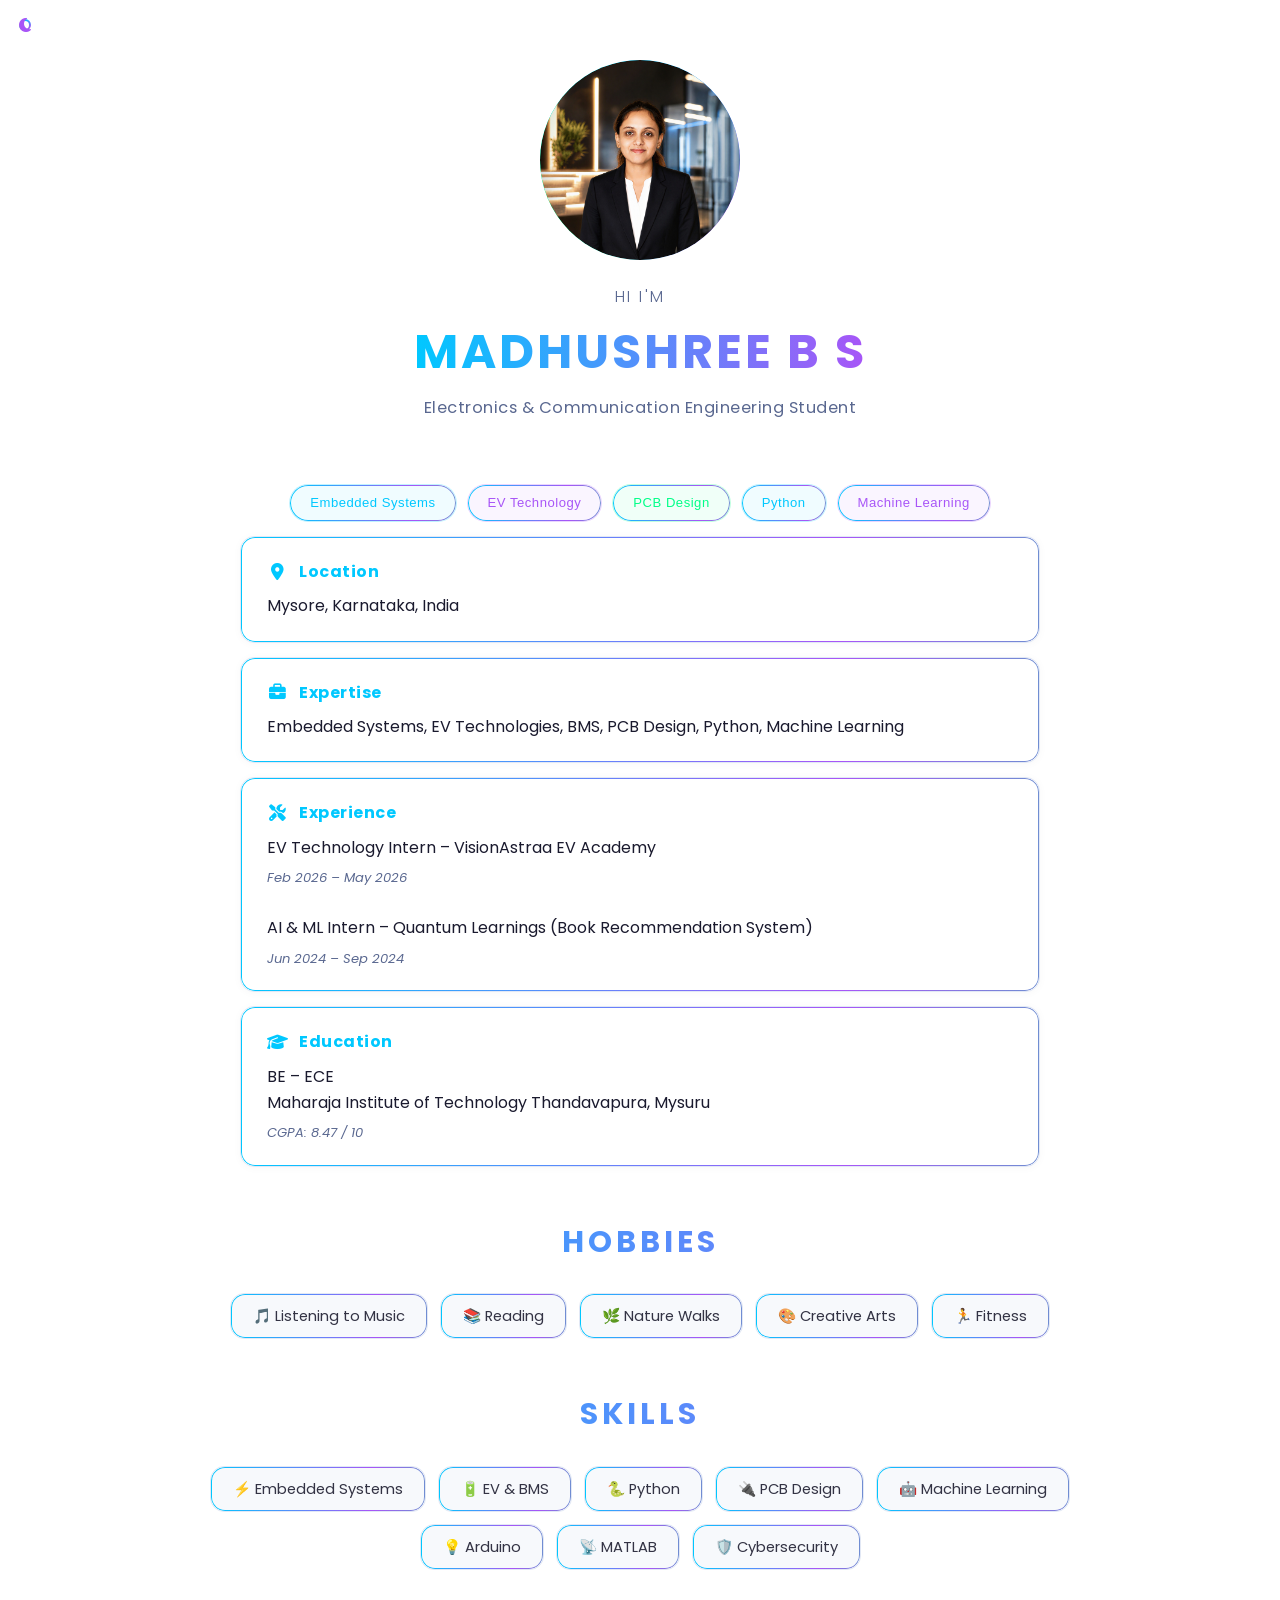
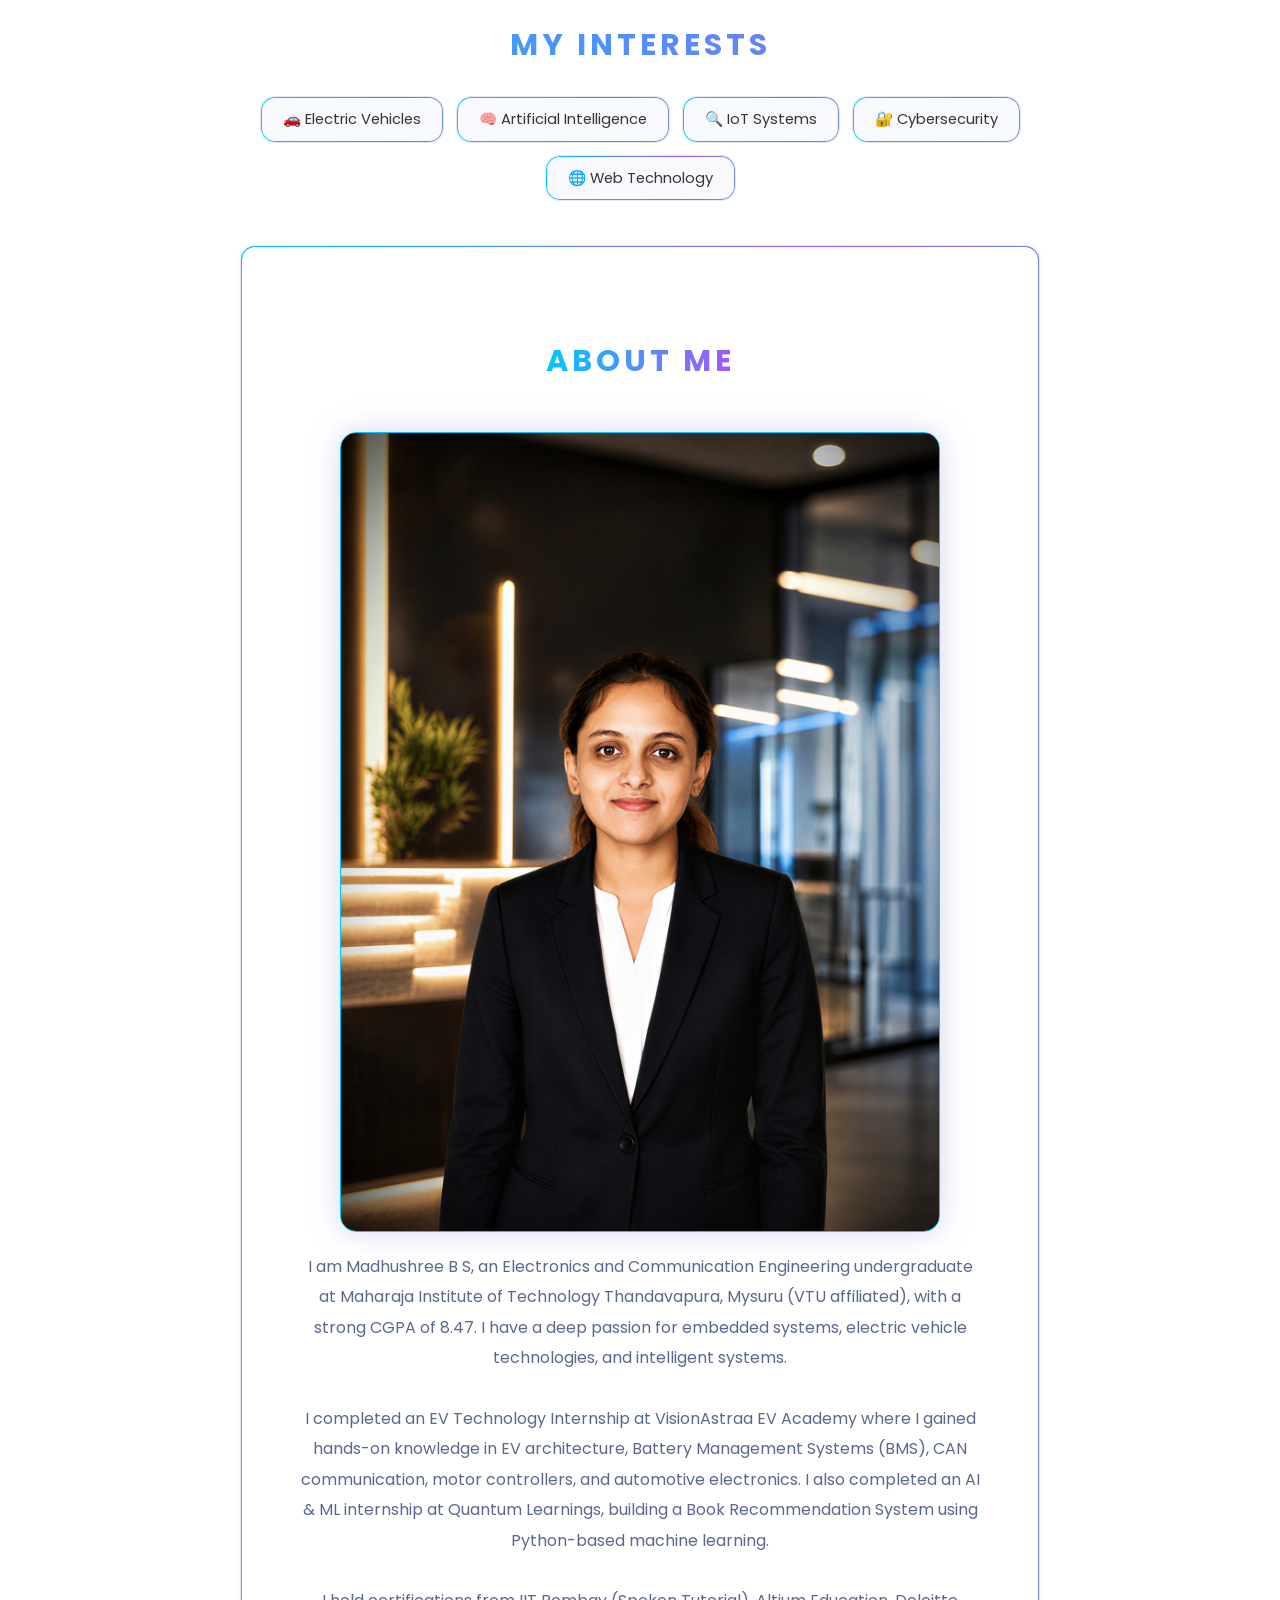
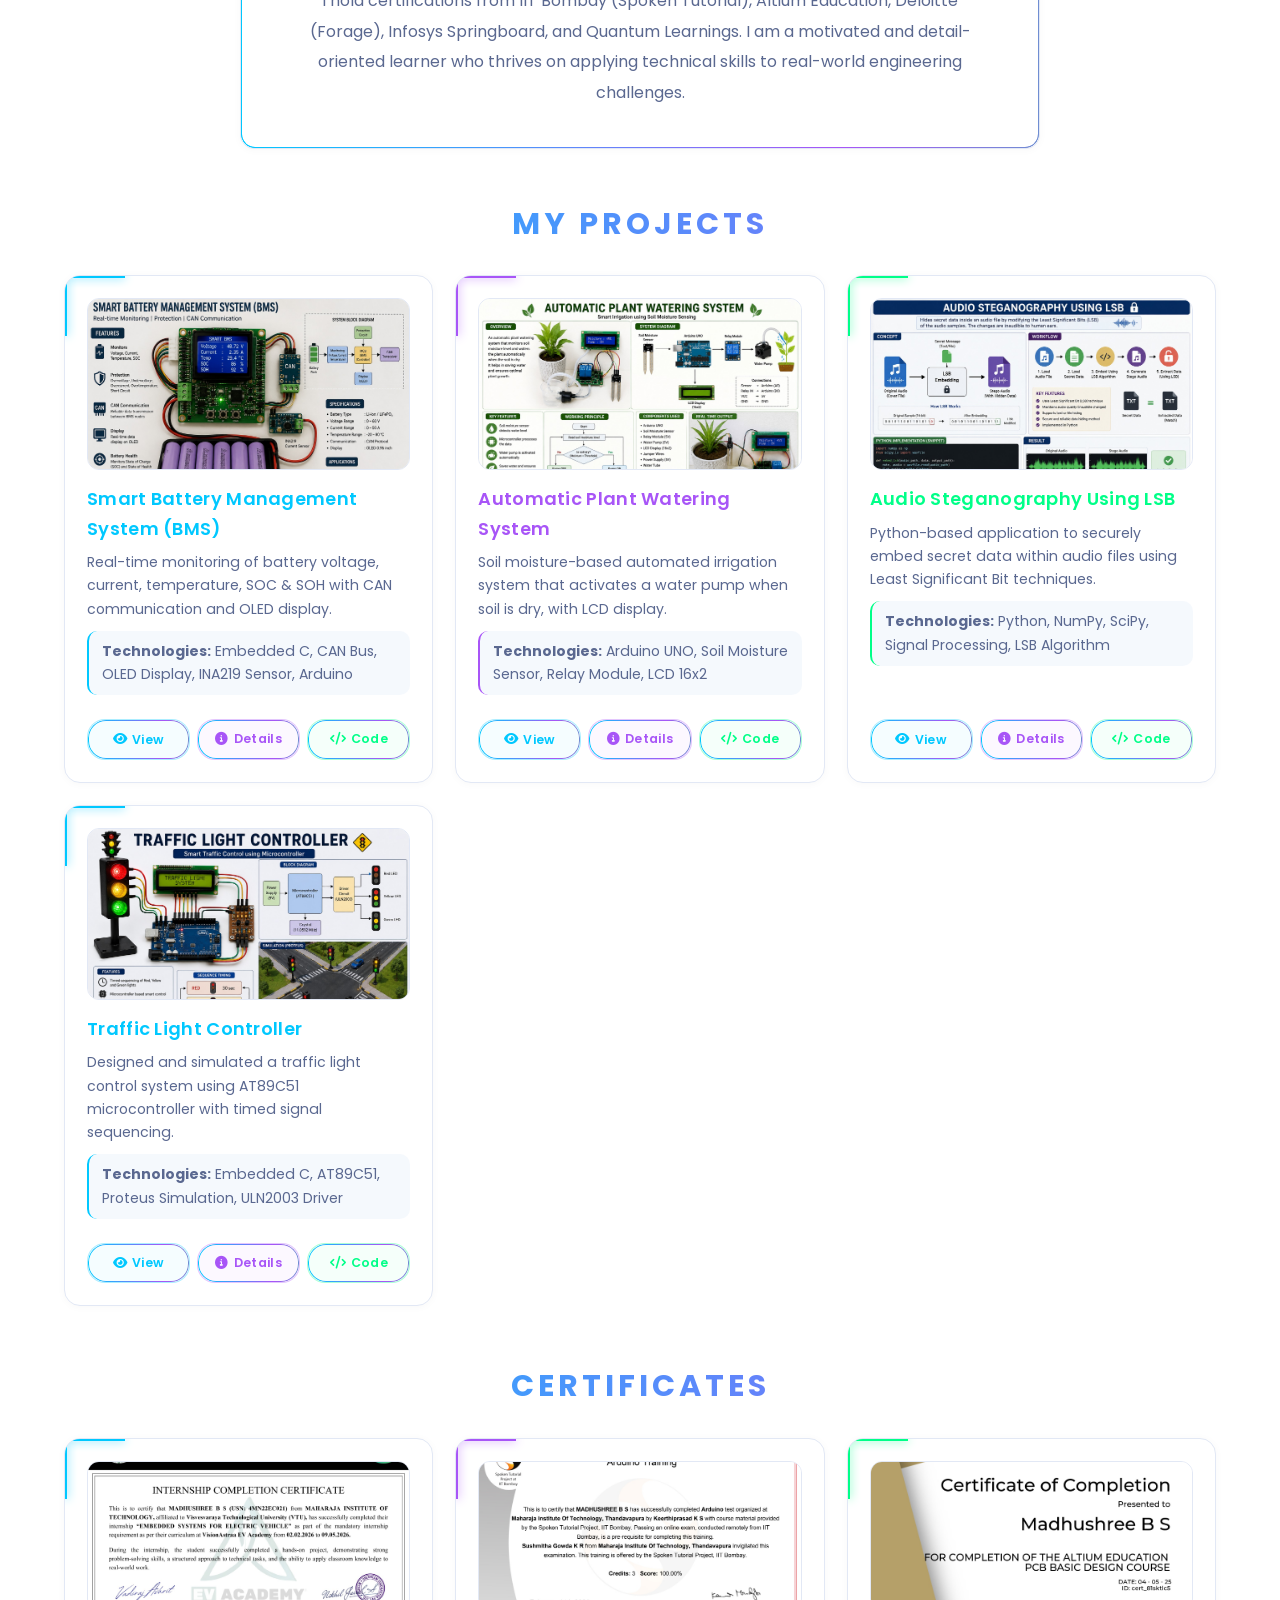
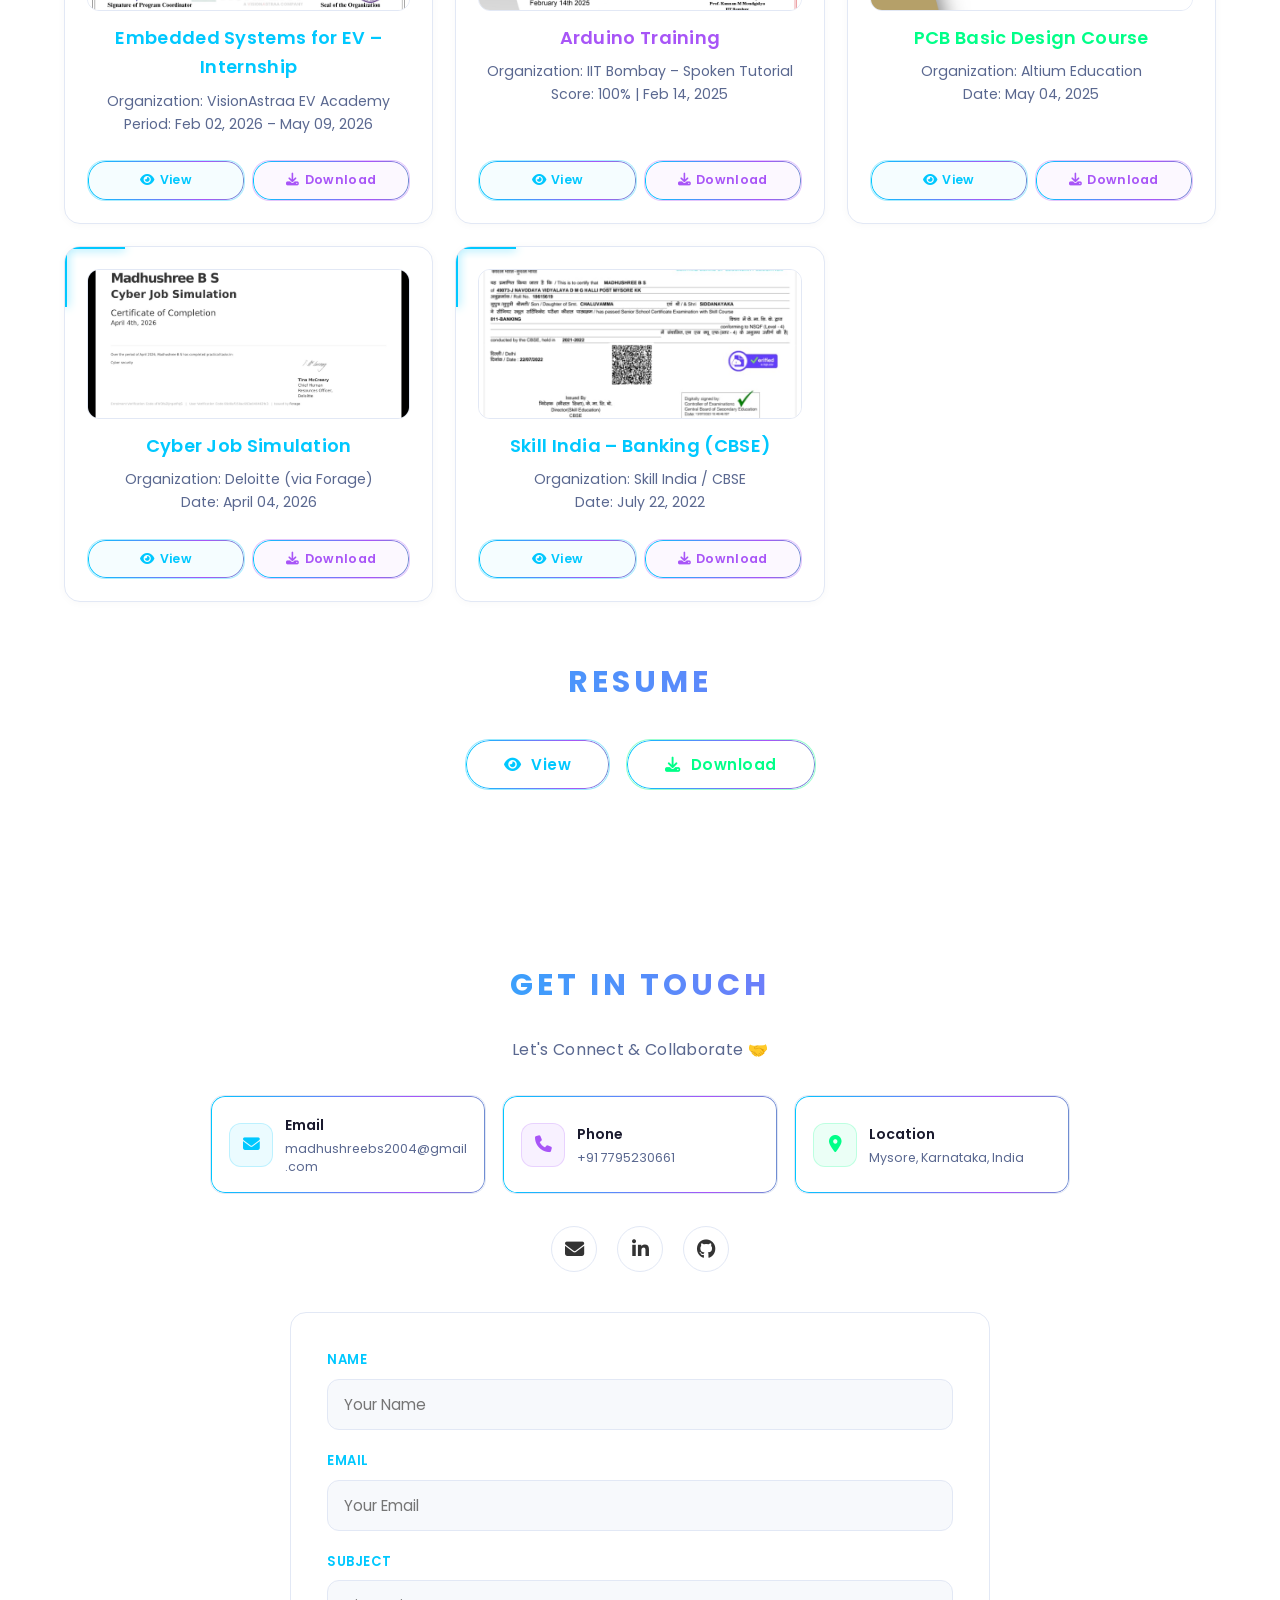
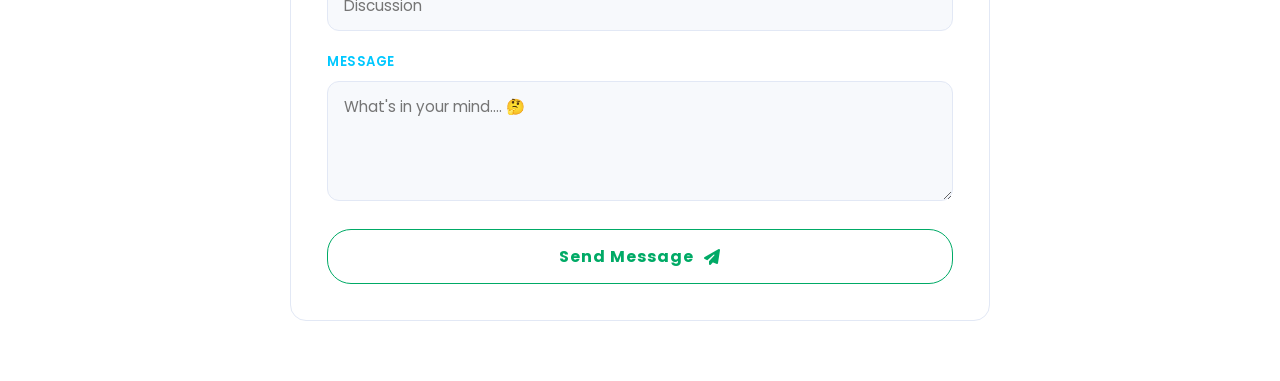
==== commit bb5671cc: "Update index.html" ====
--- a/index.html
+++ b/index.html
@@ -72,7 +72,7 @@
   <!-- ABOUT -->
   <div class="card reveal about-card neon-border neon-animated-border">
     <h2 class="section-headline">About Me</h2>
-    <img src="profile.png.jpg" alt="Madhushree B S" class="about-photo">
+    <img src="about.jpg" alt="Madhushree B S" class="about-photo">
     <p class="about-text">
       I am Madhushree B S, an Electronics and Communication Engineering undergraduate at Maharaja Institute of Technology Thandavapura, Mysuru (VTU affiliated), with a strong CGPA of 8.47. I have a deep passion for embedded systems, electric vehicle technologies, and intelligent systems.
       <br><br>
--- a/style.css
+++ b/style.css
@@ -48,7 +48,7 @@
 button { font-family:inherit; cursor:pointer; border:none; outline:none; background:none; }
 
 /* ── SCROLLBAR ──────────────────────────────────────────── */
-::-webkit-scrollbar { width:4px; }
+::-webkit-scrollbar { width:2px; }
 ::-webkit-scrollbar-track { background:var(--c-bg); }
 ::-webkit-scrollbar-thumb { background:var(--c-blue); border-radius:4px; }
 
@@ -108,7 +108,7 @@
   z-index: -1;
   pointer-events: none;
 }
-/* Pills and buttons should NOT use this pseudo border */
+/* Pills and buttons should NOT use this pseudo border *
 .skill-pill.neon-animated-border::before,
 .hobby-pill.neon-animated-border::before,
 .highlight-btn.neon-animated-border::before,
@@ -118,7 +118,7 @@
    HERO SECTION
 ============================================================ */
 #hero {
-  min-height: 92vh;
+  min-height: 52vh;
   display: flex;
   flex-direction: column;
   align-items: center;
@@ -141,7 +141,7 @@
 
 /* Profile photo */
 .profile {
-  width: 175px; height: 175px;
+  width: 200px; height: 200px;
   border-radius: 50%;
   overflow: hidden;
   margin-bottom: 24px;
@@ -150,7 +150,7 @@
 .profile::before {
   content: "";
   position: absolute;
-  inset: -3px;
+  inset: -5px;
   border-radius: 50%;
   background: conic-gradient(
     var(--c-blue) 0deg, var(--c-purple) 120deg,
@@ -177,14 +177,14 @@
 .profile:hover::before { animation-duration: 1.2s; }
 
 #hero h2 {
-  font-size: 1.1rem; font-weight:300;
-  letter-spacing: 4px; text-transform: uppercase;
-  color: var(--c-muted); margin-bottom: 8px;
+  font-size: 1rem; font-weight:300;
+  letter-spacing: 2.5px; text-transform: uppercase;
+  color: var(--c-muted); margin-bottom: 16px;
 }
 #hero h1 {
   font-size: 3rem; font-weight: 700;
   text-transform: uppercase; letter-spacing: 3px;
-  line-height: 1.1; margin-bottom: 12px;
+  line-height: 1.1; margin-bottom: 16px;
   background: linear-gradient(90deg,
     var(--c-blue), var(--c-purple), var(--c-green),
     var(--c-blue), var(--c-purple));
@@ -196,14 +196,14 @@
 #hero p {
   font-size: 1.02rem; color: var(--c-muted);
   max-width: 500px; letter-spacing: .5px;
-  margin-bottom: 32px;
+  margin-bottom: 22px;
 }
 
 /* ── Hero skill pills — gentle float ──────────────────────── */
 .hero-skills {
   display: flex; flex-wrap: wrap;
   justify-content: center; gap: 10px;
-  margin-bottom: 0; padding: 0 16px;
+  margin-bottom: 30; padding: 0 16px;
 }
 .skill-pill {
   padding: 7px 20px; border-radius: 20px;
@@ -315,7 +315,7 @@
   padding: 40px 36px; gap: 20px;
 }
 .about-photo {
-  width: 230px; height: 230px;
+  width: 600px; height: 800px;
   border-radius: 16px; object-fit: cover;
   border: 1px solid var(--c-blue);
   box-shadow: 0 0 20px var(--glow-b), 0 0 40px var(--glow-p);
@@ -323,7 +323,7 @@
 }
 .about-photo:hover {
   transform: scale(1.03);
-  box-shadow: 0 0 30px var(--glow-b), 0 0 60px var(--glow-p);
+  box-shadow: 0 0 20px var(--glow-b), 0 0 50px var(--glow-p);
 }
 .about-text {
   font-size: 1rem; color: var(--c-muted);
@@ -556,7 +556,7 @@
 /* ── Social icons — round with neon borders ──────────────── */
 .contact-social {
   display: flex; justify-content: center;
-  gap: 16px; margin-bottom: 40px; flex-wrap: wrap;
+  gap: 20px; margin-bottom: 40px; flex-wrap: wrap;
 }
 .contact-social a {
   width: 46px; height: 46px; border-radius: 50%;
@@ -758,8 +758,8 @@
    THEME TOGGLE
 ============================================================ */
 .theme-toggle {
-  position: fixed; top: 24px; left: 24px;
-  width: 46px; height: 46px; border-radius: 50%;
+  position: fixed; top: 20px; left: 20px;
+  width: 10px; height: 10px; border-radius: 50%;
   z-index: 3000; cursor: pointer;
   display: flex; align-items: center; justify-content: center;
   font-size: 1rem;
@@ -770,7 +770,7 @@
 }
 .theme-toggle::before {
   content: "";
-  position: absolute; inset: -2px; border-radius: 50%;
+  position: absolute; inset: -1px; border-radius: 50%;
   background: conic-gradient(
     var(--c-blue) 0deg, var(--c-purple) 120deg,
     var(--c-green) 240deg, transparent 300deg, var(--c-blue) 360deg
@@ -780,7 +780,7 @@
 }
 .theme-toggle::after {
   content: "";
-  position: absolute; inset: 2px; border-radius: 50%;
+  position: absolute; inset: 1px; border-radius: 50%;
   background: var(--c-card); z-index: -1;
 }
 .theme-toggle:hover { transform: scale(1.12); color: var(--c-green); }
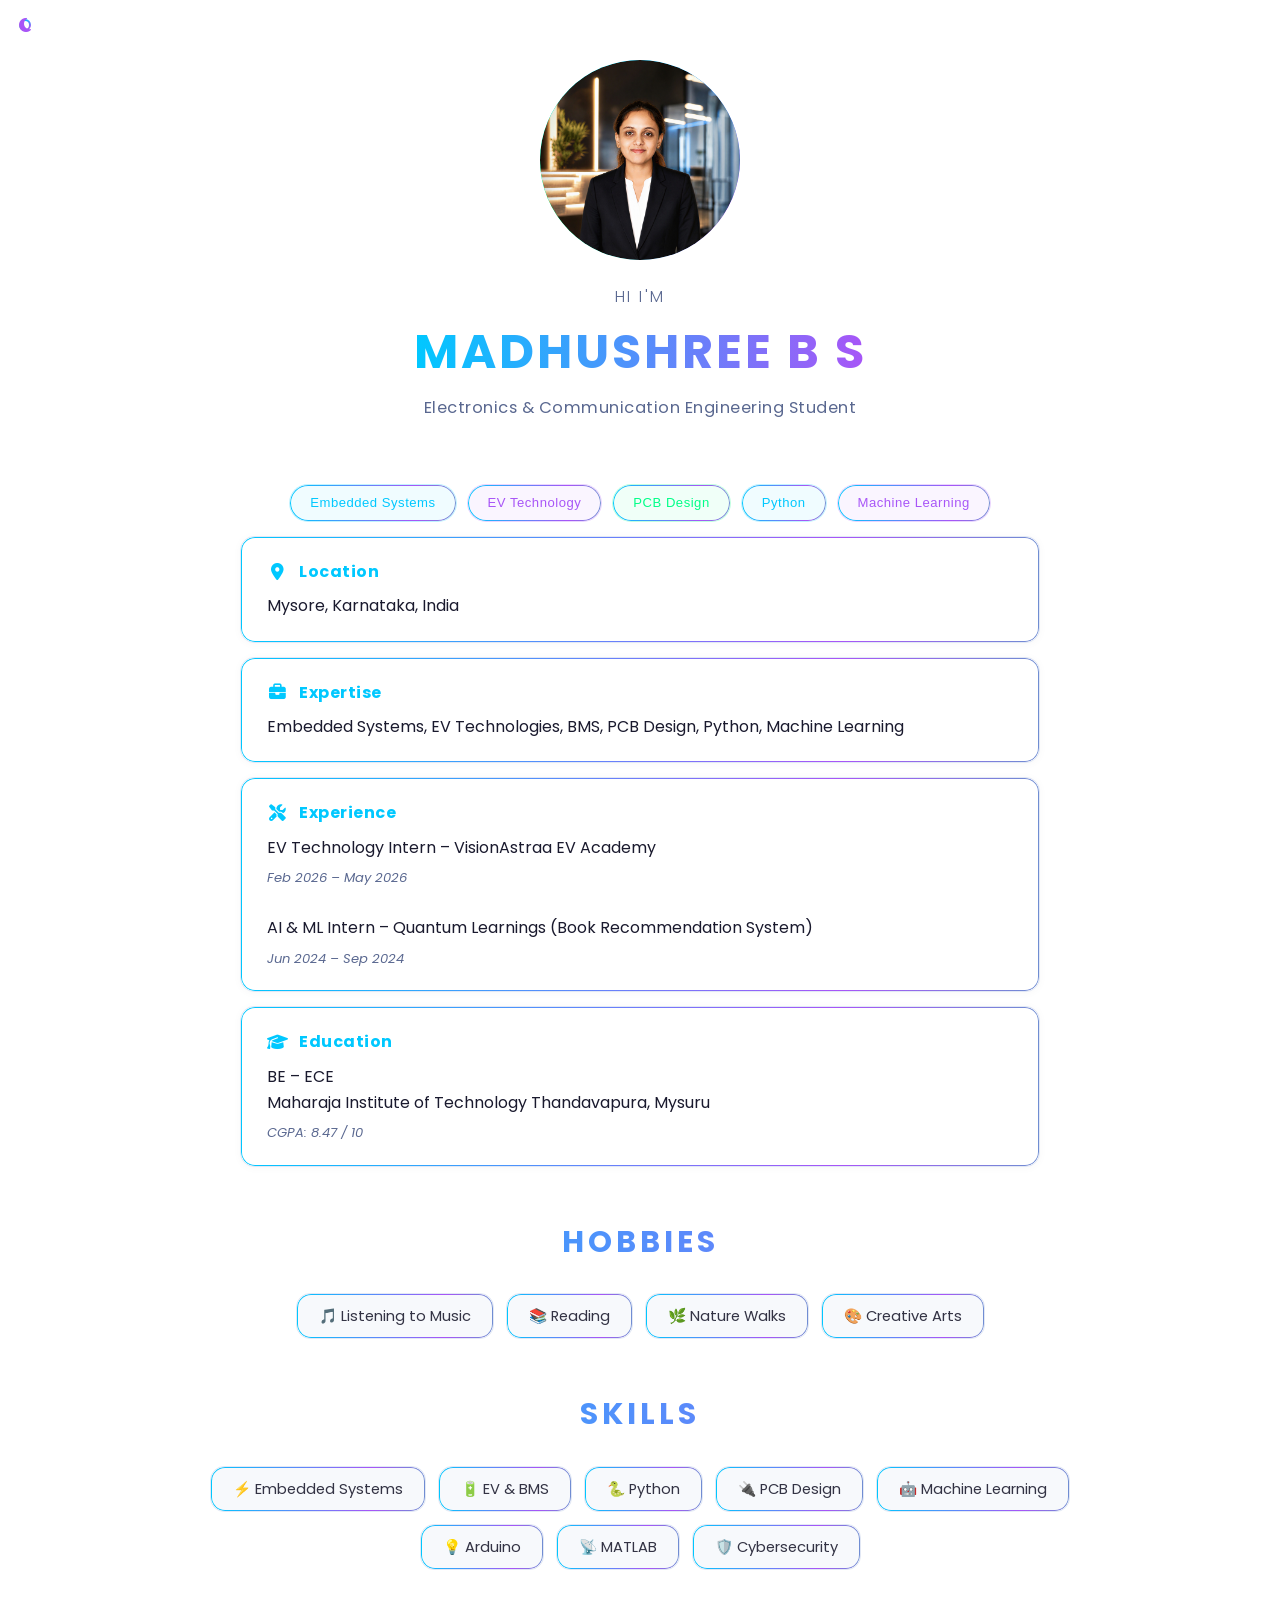
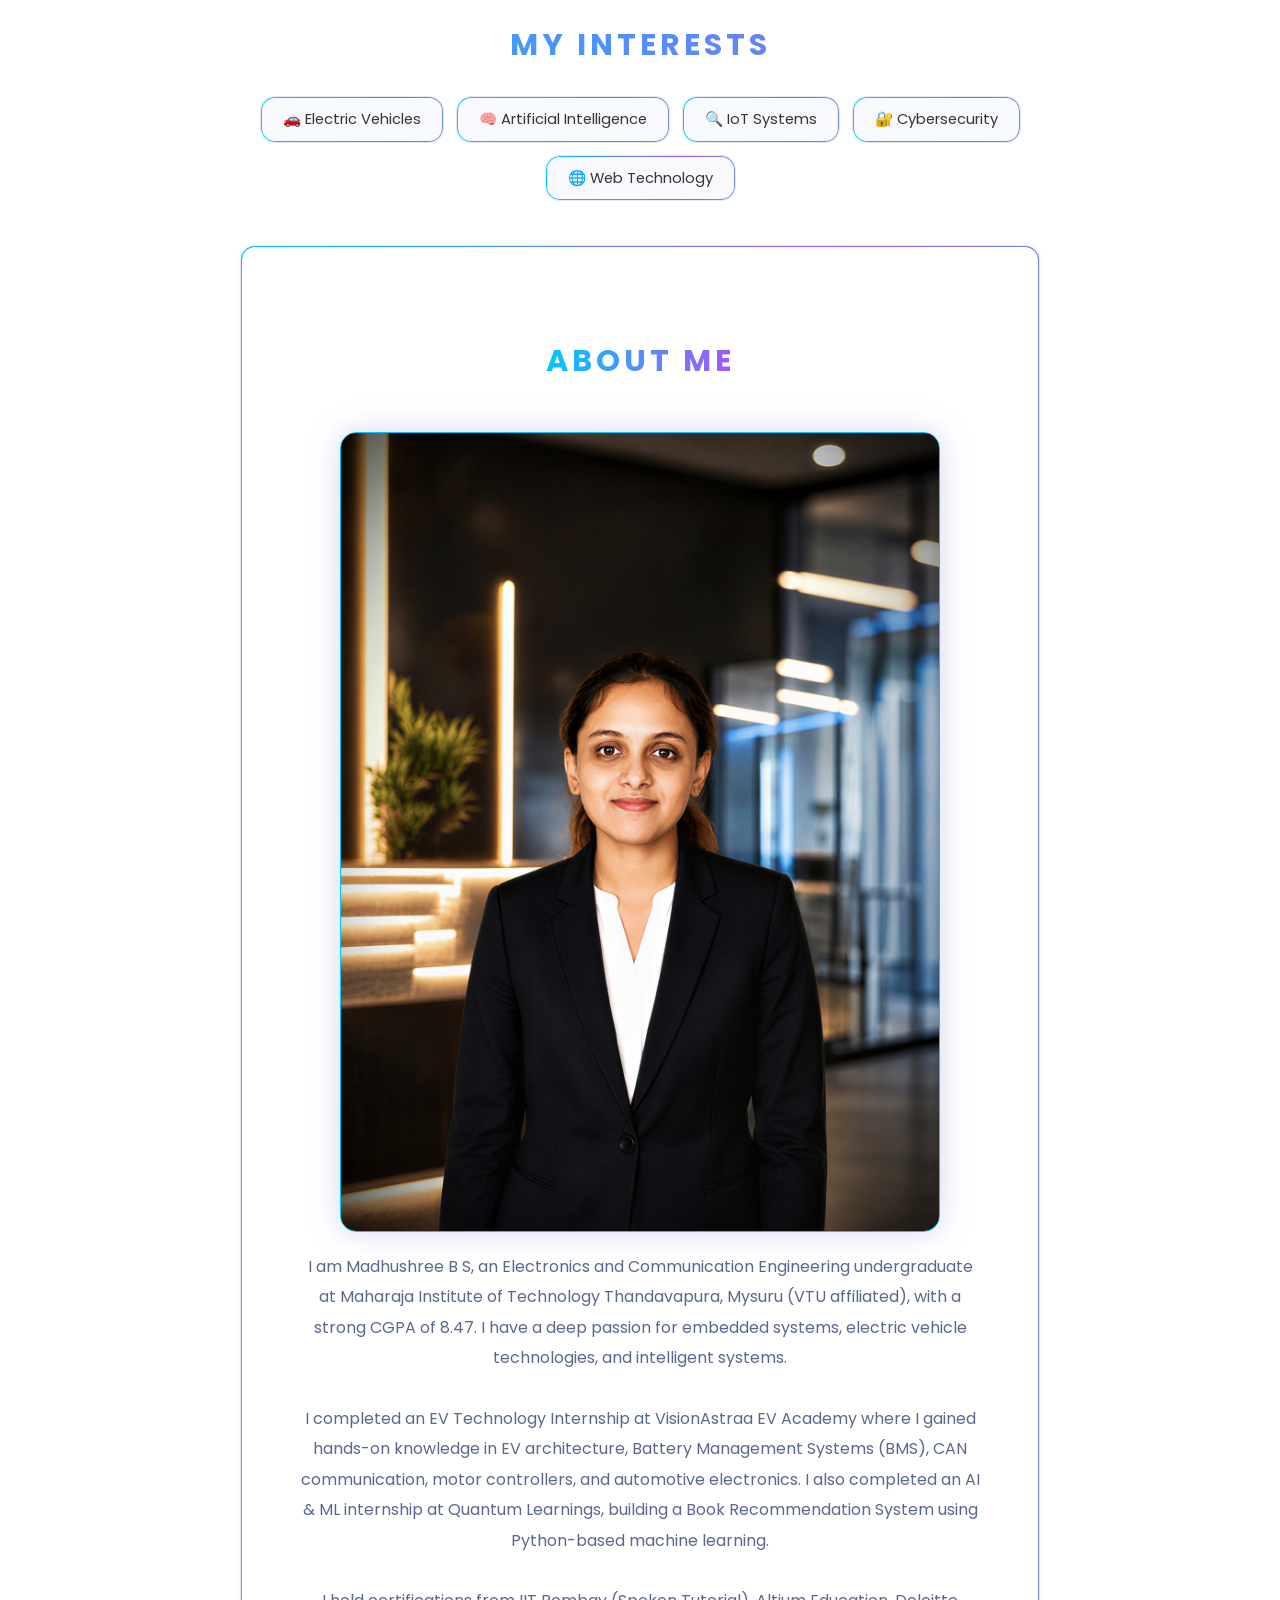
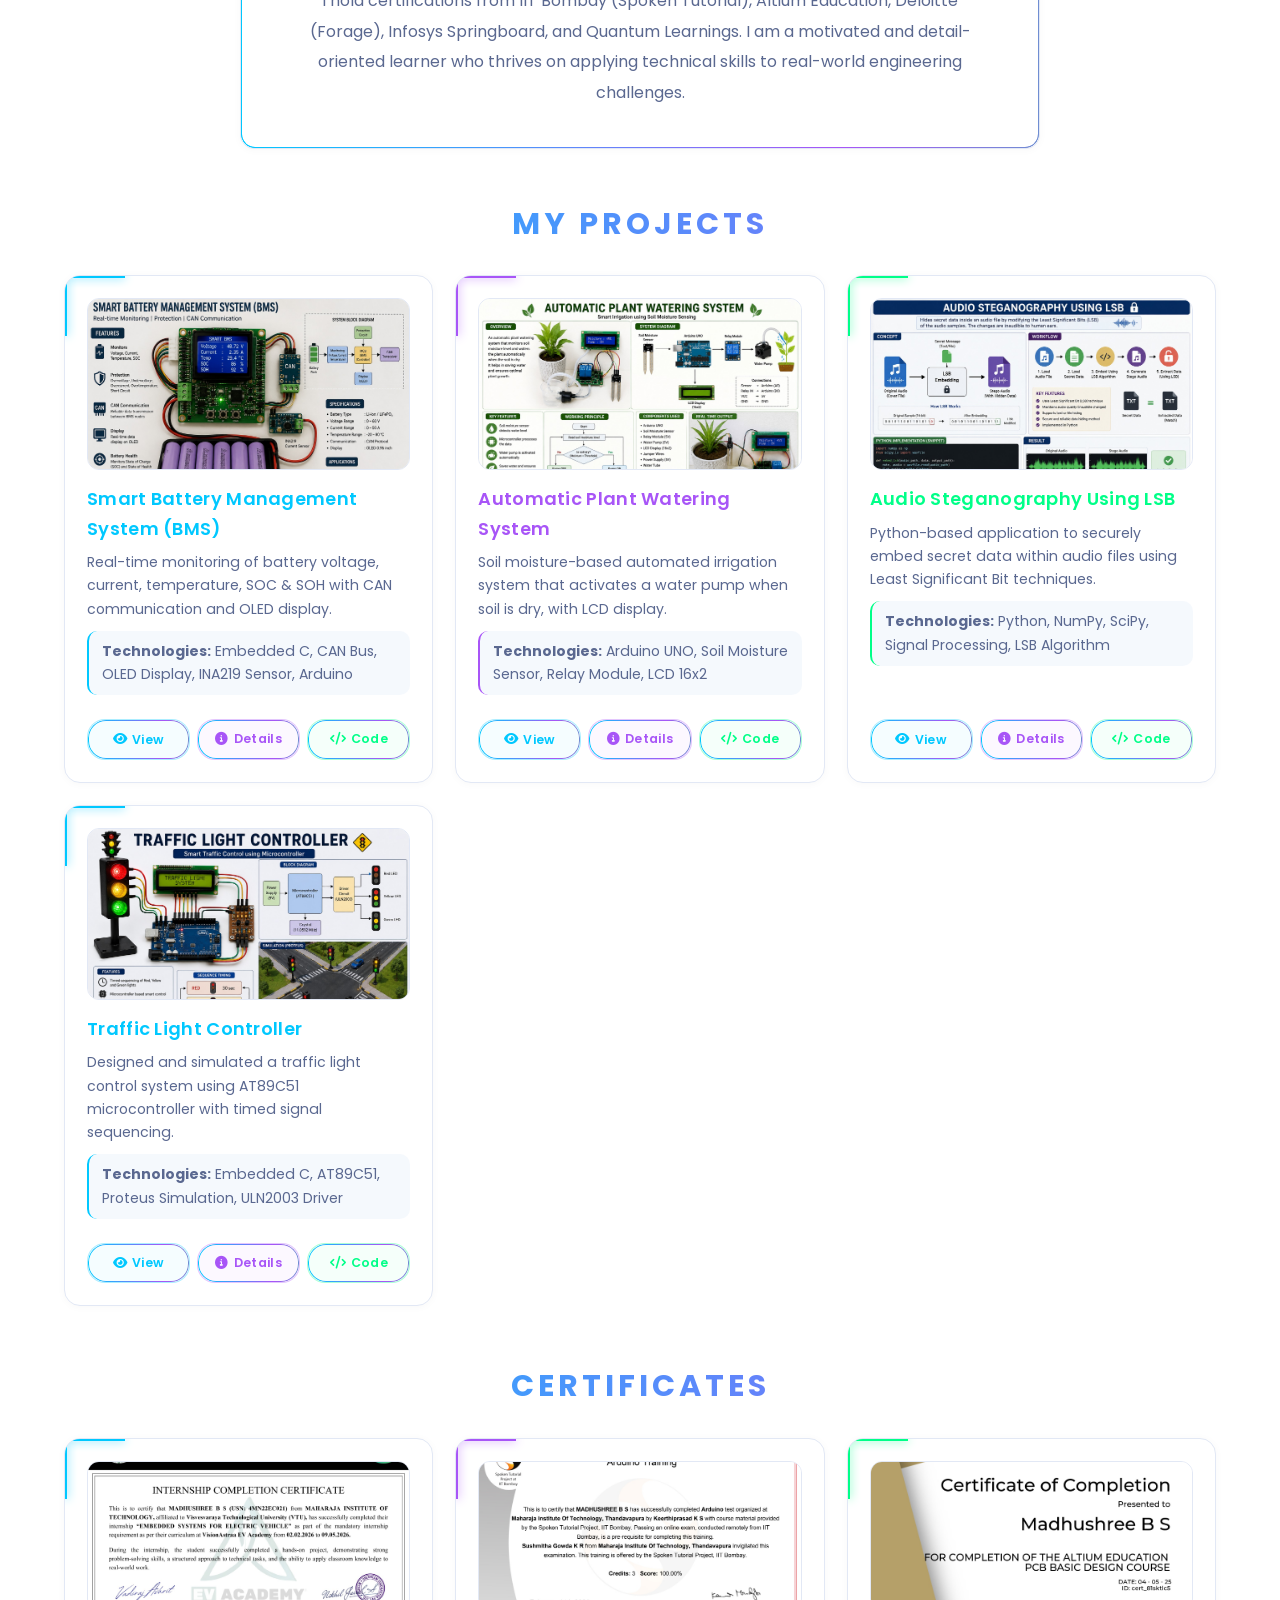
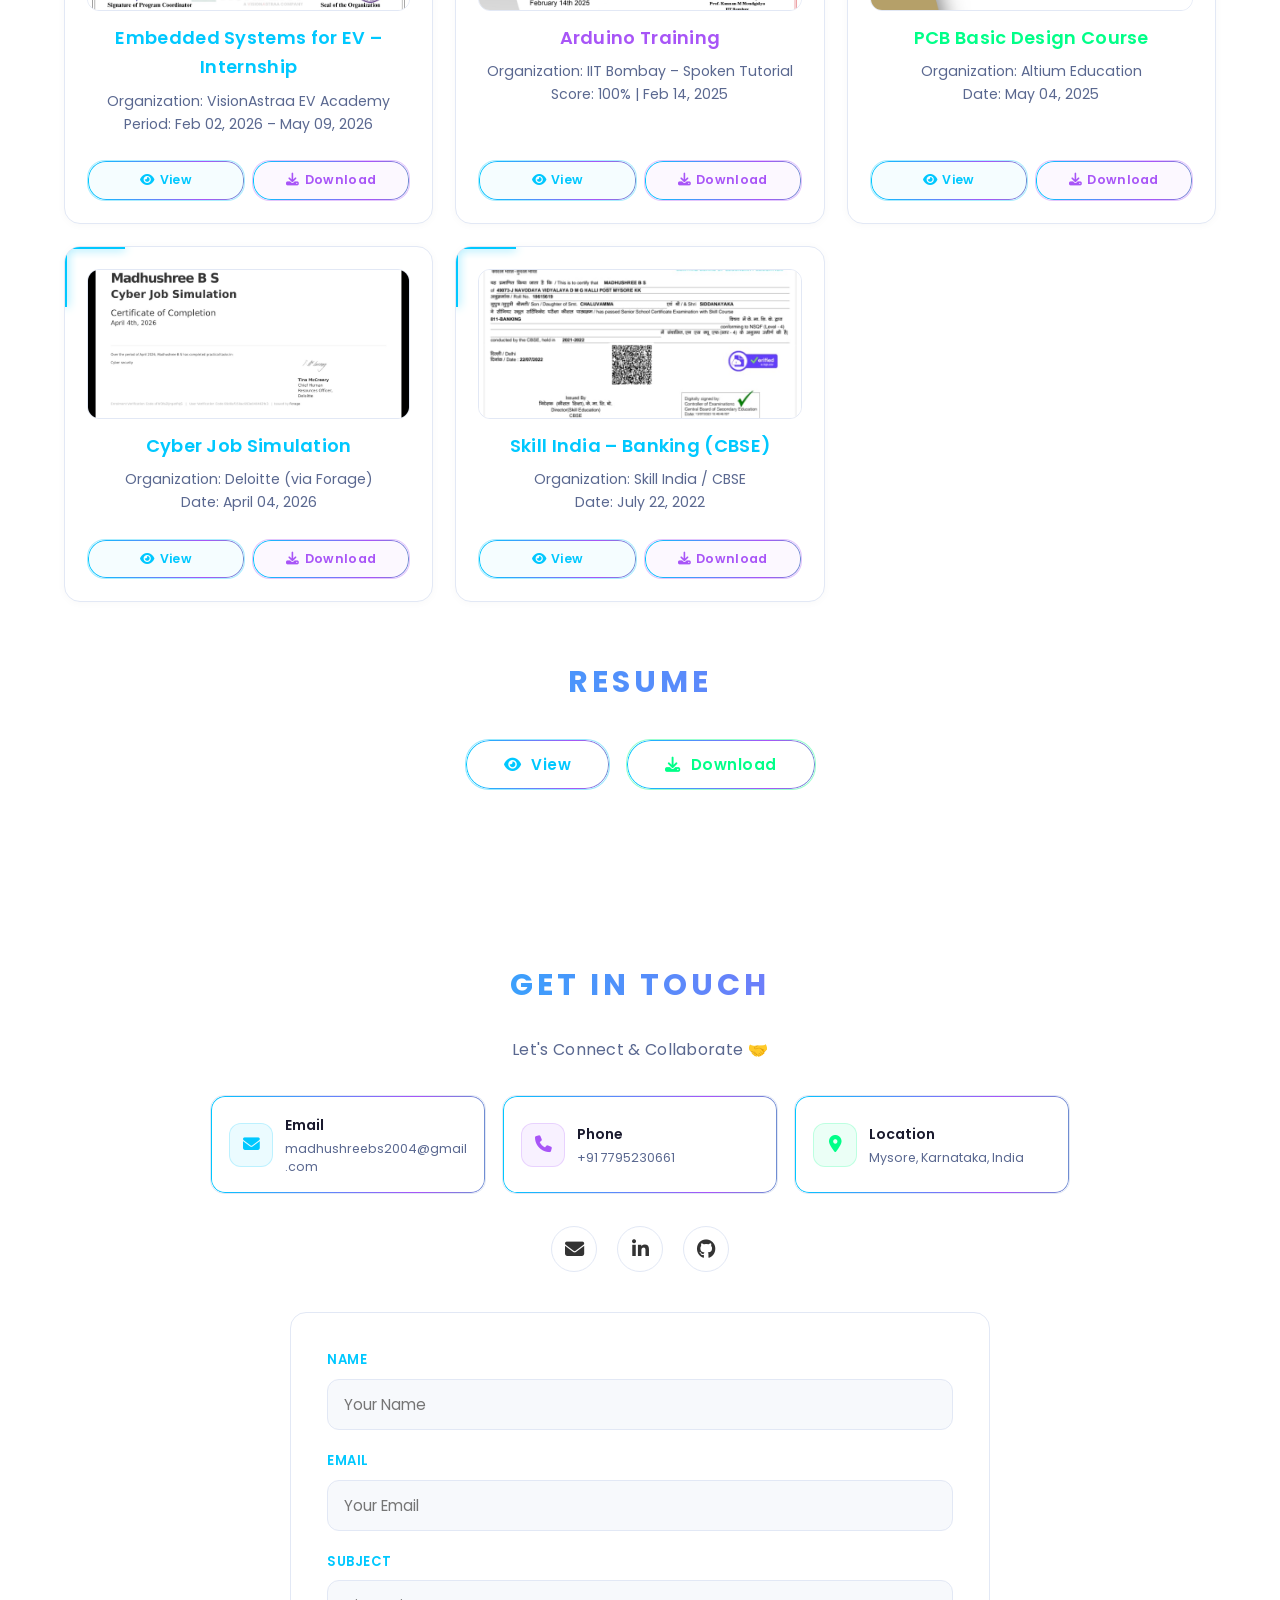
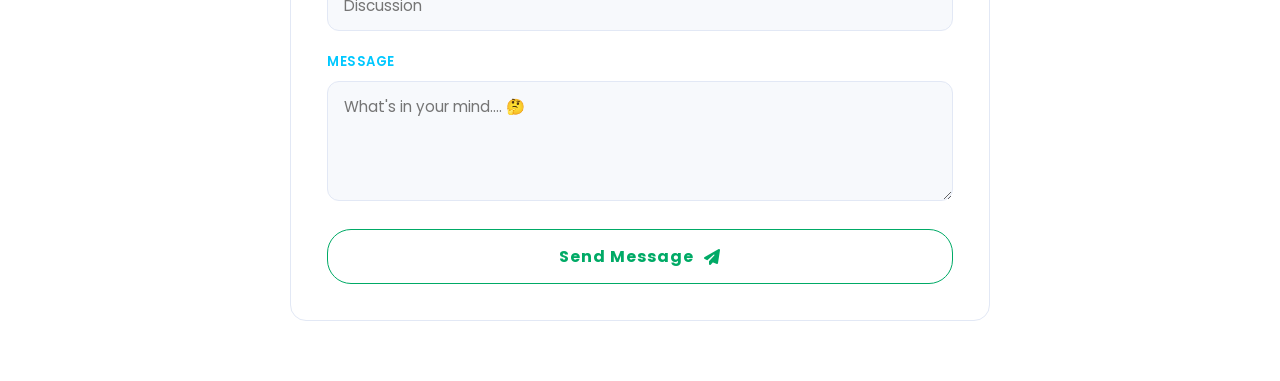
==== commit 3edd2814: "Remove Fitness hobby pill from index.html" ====
--- a/index.html
+++ b/index.html
@@ -43,7 +43,6 @@
     <div class="hobby-pill neon-animated-border">📚 Reading</div>
     <div class="hobby-pill neon-animated-border">🌿 Nature Walks</div>
     <div class="hobby-pill neon-animated-border">🎨 Creative Arts</div>
-    <div class="hobby-pill neon-animated-border">🏃 Fitness</div>
   </div>
 
   <!-- SKILLS -->
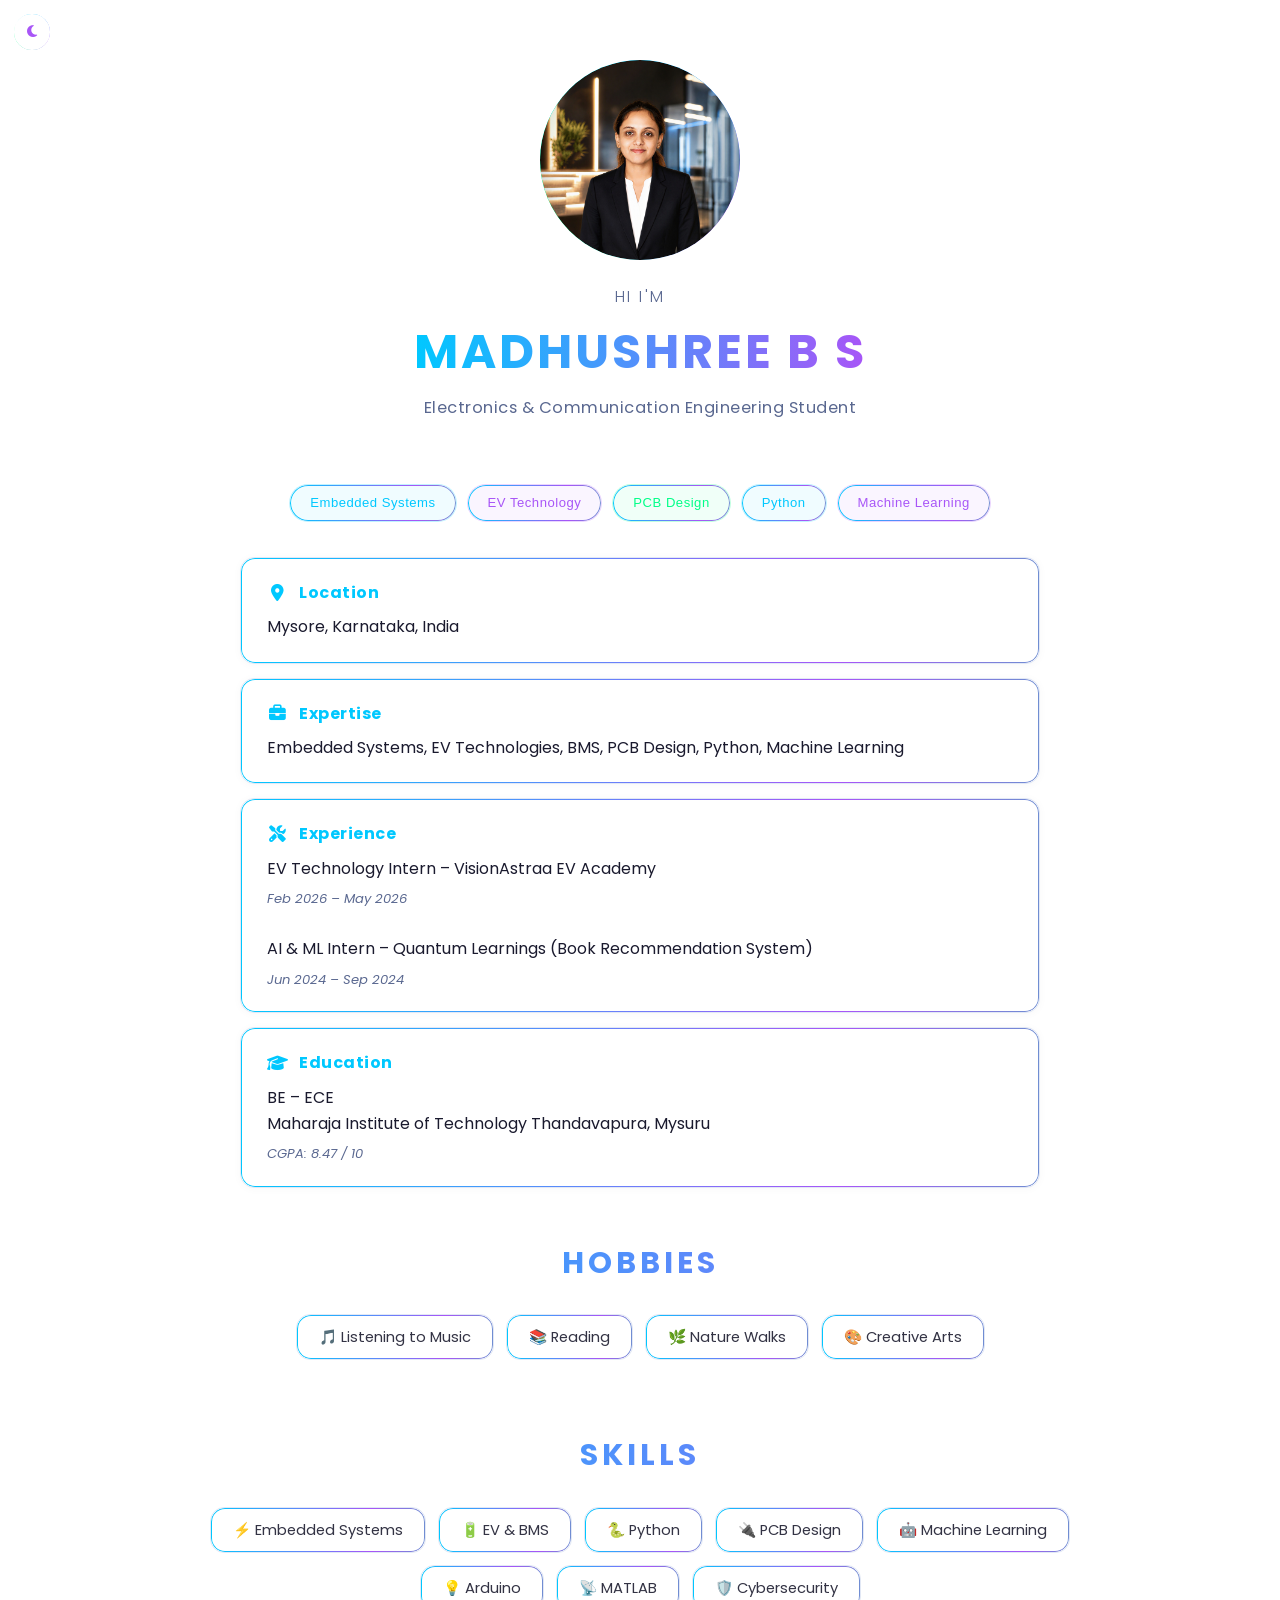
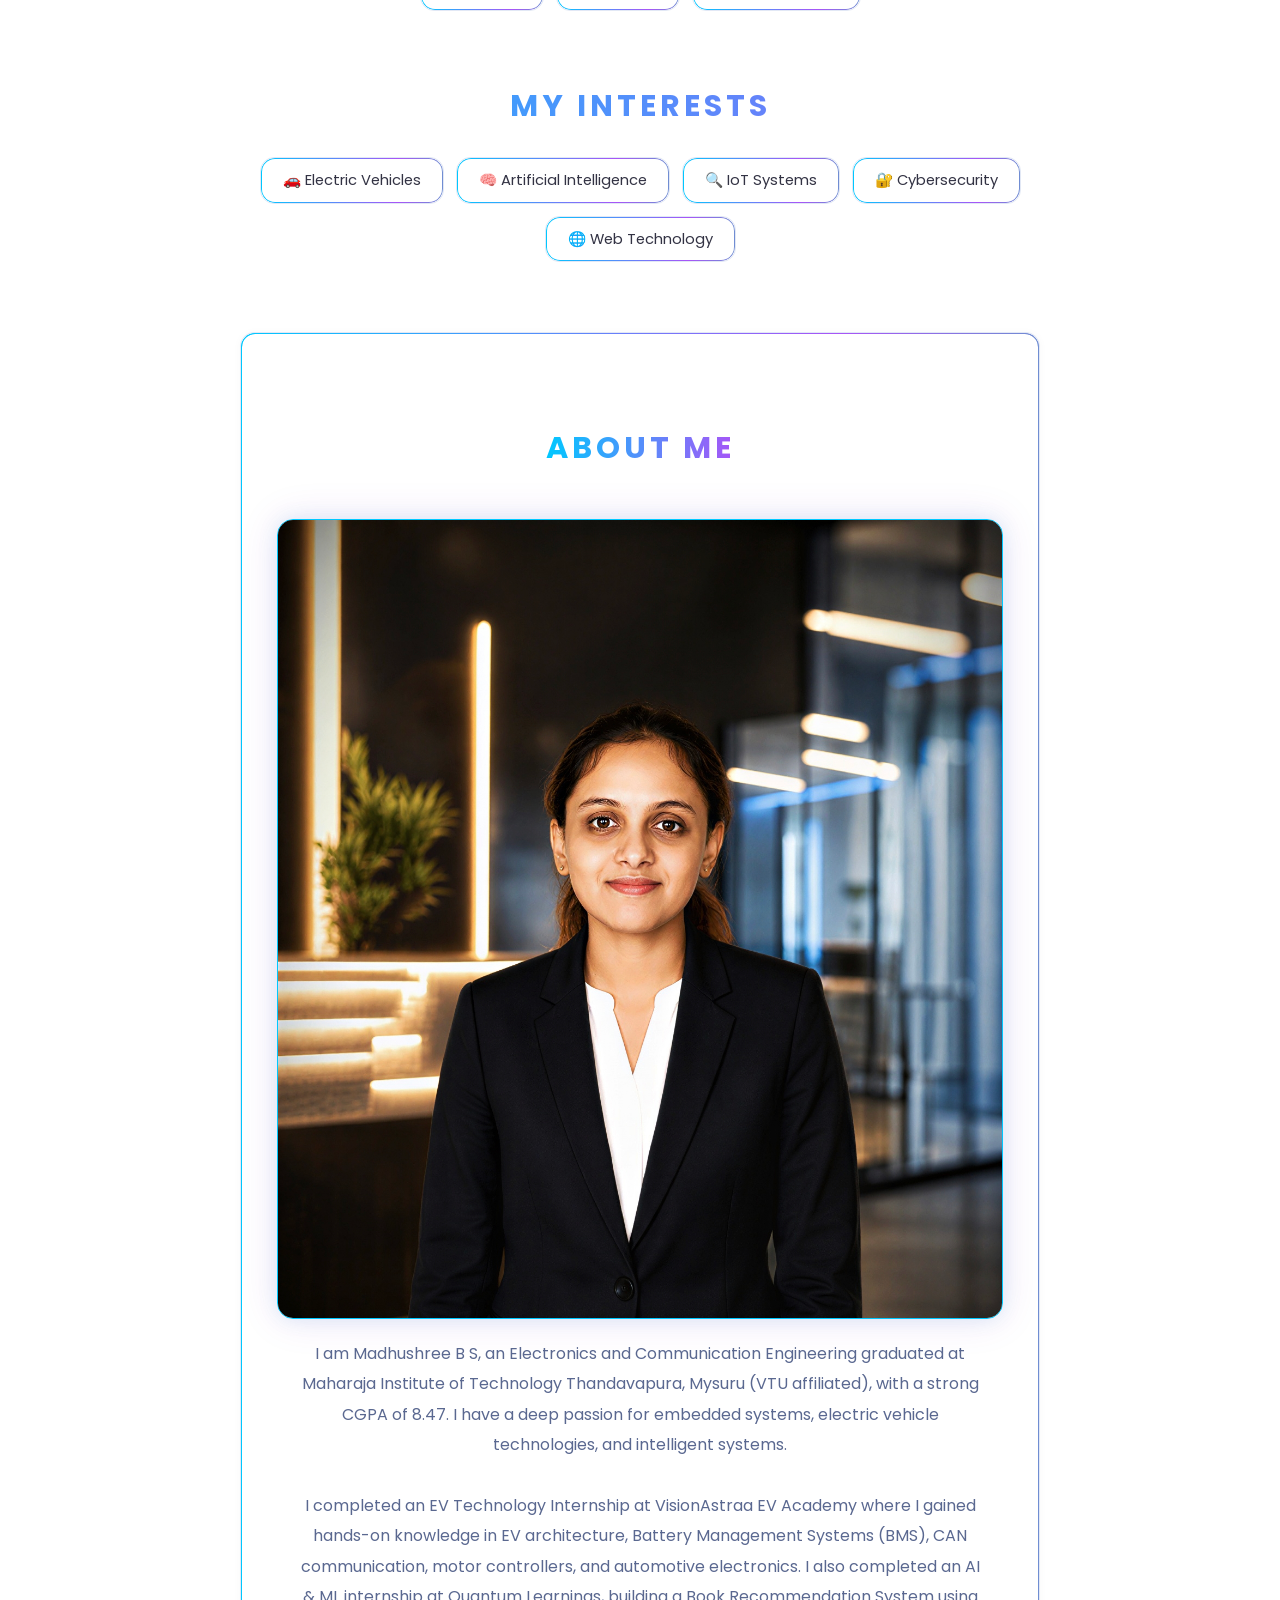
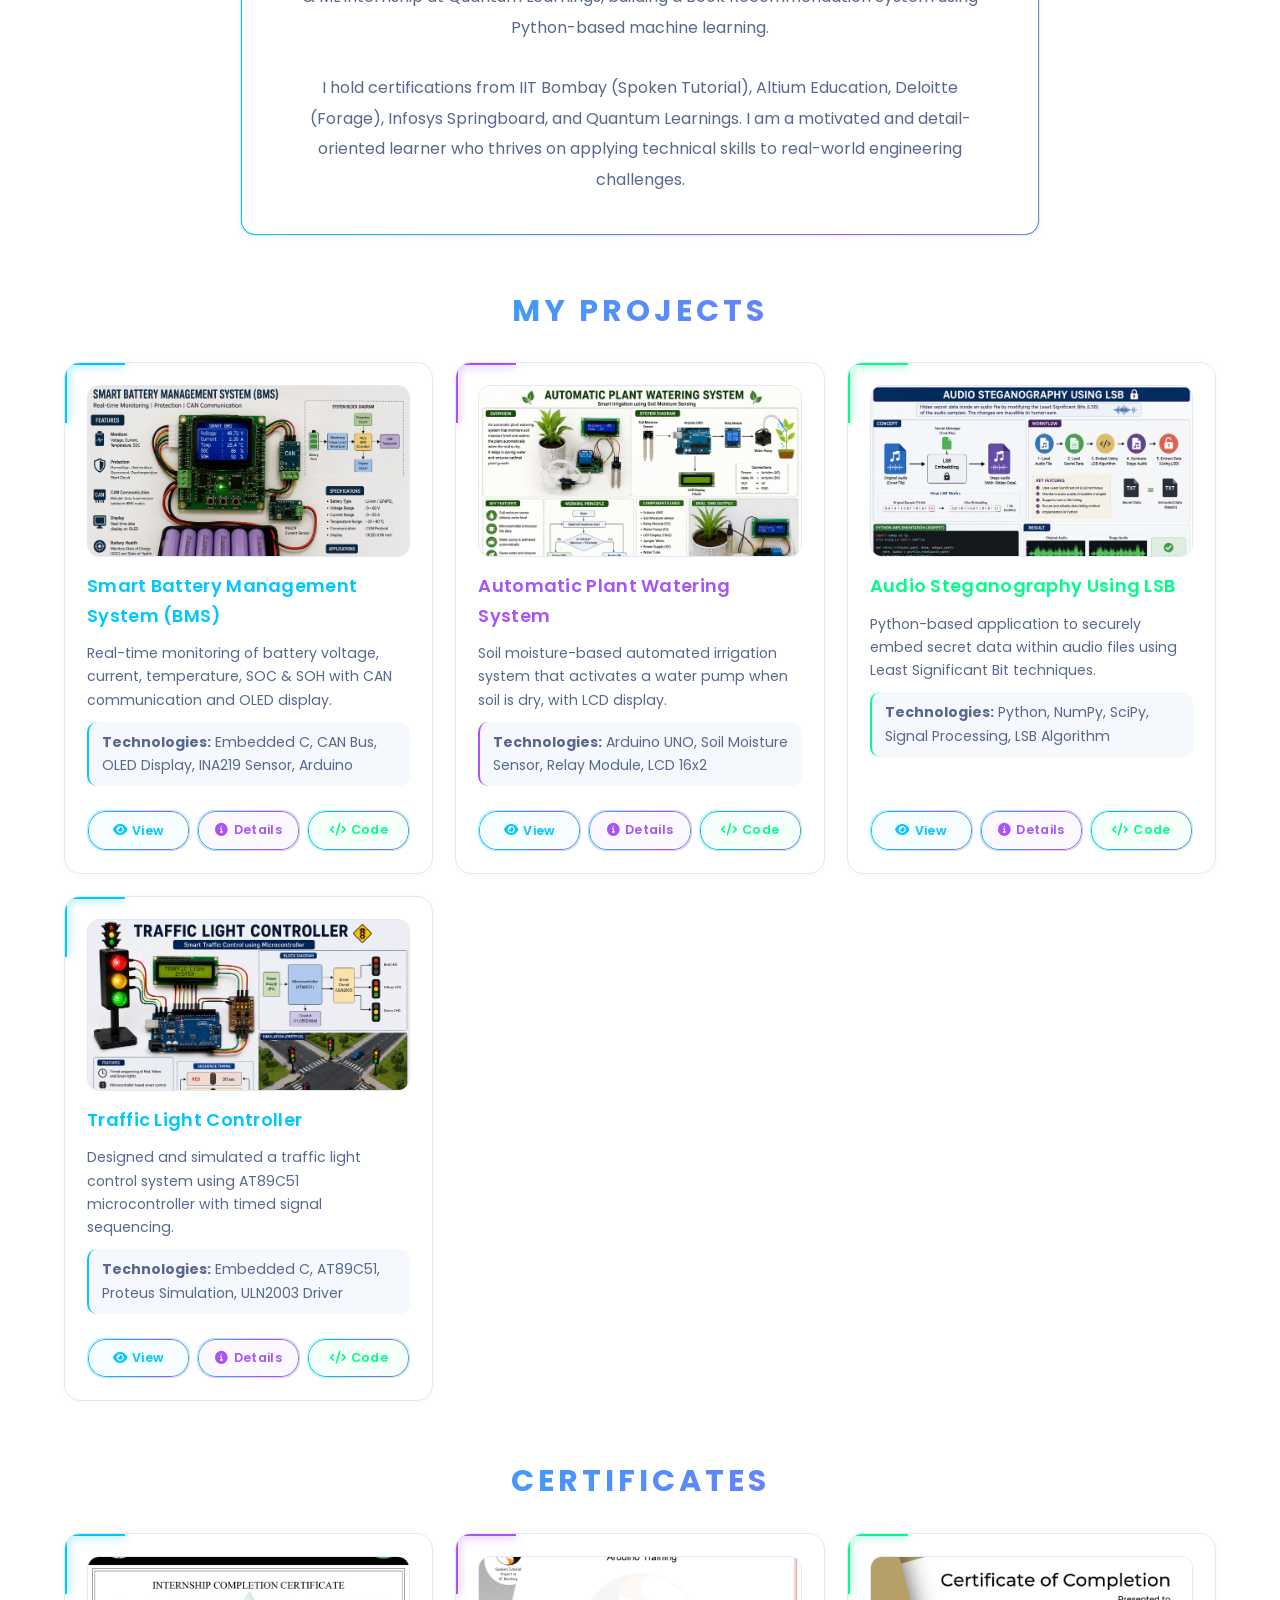
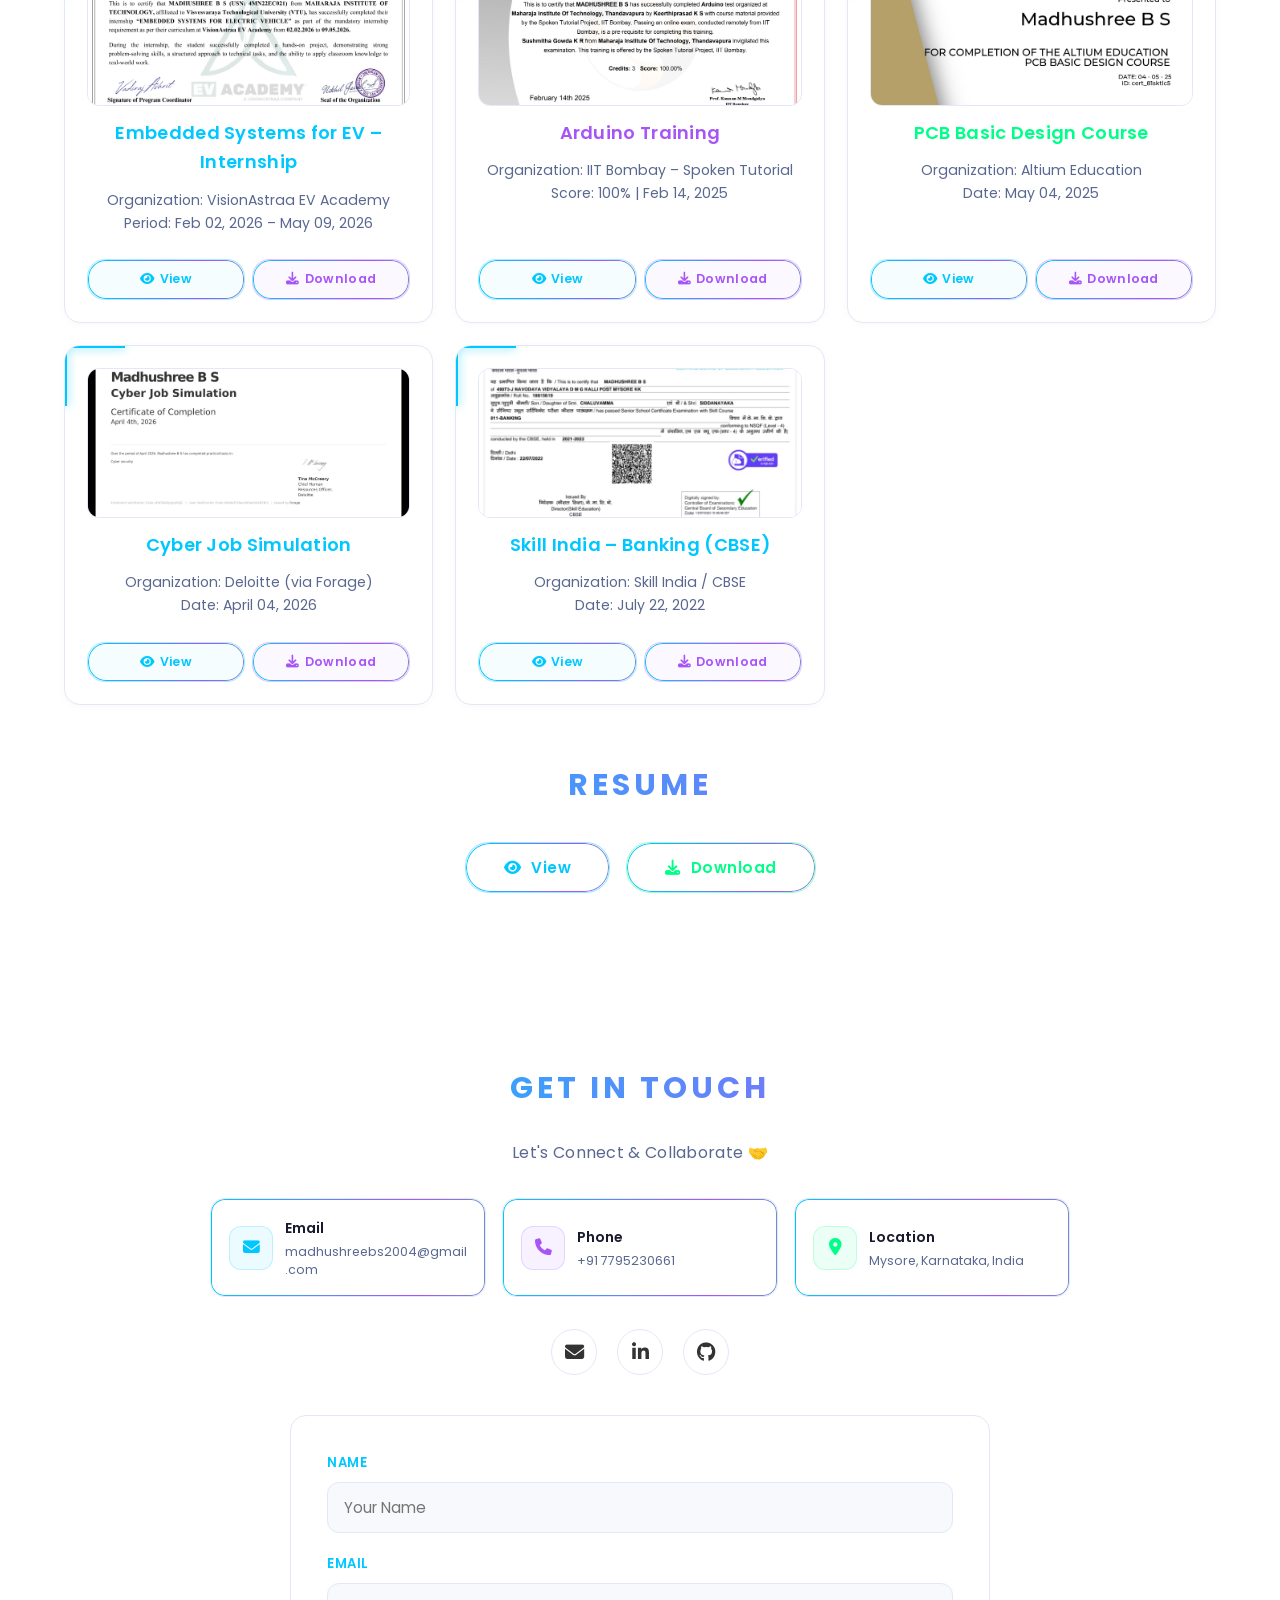
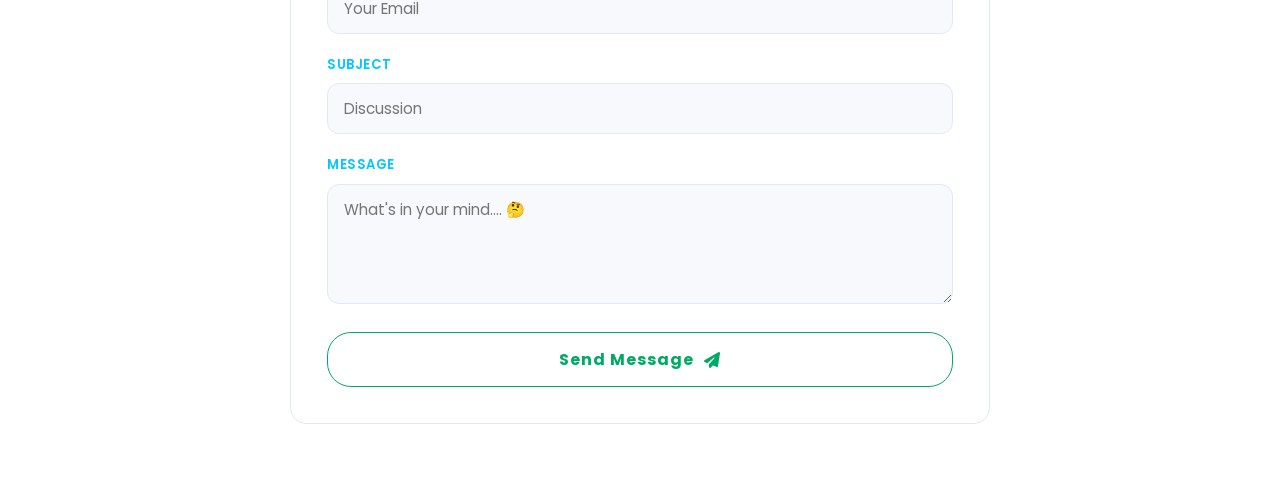
==== commit 4bd55752: "Update personal information and resume links" ====
--- a/index.html
+++ b/index.html
@@ -73,7 +73,7 @@
     <h2 class="section-headline">About Me</h2>
     <img src="about.jpg" alt="Madhushree B S" class="about-photo">
     <p class="about-text">
-      I am Madhushree B S, an Electronics and Communication Engineering undergraduate at Maharaja Institute of Technology Thandavapura, Mysuru (VTU affiliated), with a strong CGPA of 8.47. I have a deep passion for embedded systems, electric vehicle technologies, and intelligent systems.
+      I am Madhushree B S, an Electronics and Communication Engineering graduated at Maharaja Institute of Technology Thandavapura, Mysuru (VTU affiliated), with a strong CGPA of 8.47. I have a deep passion for embedded systems, electric vehicle technologies, and intelligent systems.
       <br><br>
       I completed an EV Technology Internship at VisionAstraa EV Academy where I gained hands-on knowledge in EV architecture, Battery Management Systems (BMS), CAN communication, motor controllers, and automotive electronics. I also completed an AI &amp; ML internship at Quantum Learnings, building a Book Recommendation System using Python-based machine learning.
       <br><br>
@@ -202,8 +202,8 @@
   <!-- RESUME -->
   <h2 class="section-headline reveal">Resume</h2>
   <div class="resume-actions reveal">
-    <a href="Resume.pdf" target="_blank" class="resume-btn view-btn neon-animated-border"><i class="fas fa-eye"></i> View</a>
-    <a href="Resume.pdf" download class="resume-btn download-btn neon-animated-border"><i class="fas fa-download"></i> Download</a>
+    <a href="resume .pdf" target="_blank" class="resume-btn view-btn neon-animated-border"><i class="fas fa-eye"></i> View</a>
+    <a href="resume .pdf" download class="resume-btn download-btn neon-animated-border"><i class="fas fa-download"></i> Download</a>
   </div>
 
   <!-- CONTACT -->
--- a/style.css
+++ b/style.css
@@ -150,14 +150,14 @@
 .profile::before {
   content: "";
   position: absolute;
-  inset: -5px;
+  inset: -6px;
   border-radius: 50%;
   background: conic-gradient(
     var(--c-blue) 0deg, var(--c-purple) 120deg,
     var(--c-green) 240deg, var(--c-blue) 360deg
   );
   animation: spin360 3s linear infinite;
-  z-index: -1;
+  z-index: -2;
 }
 .profile::after {
   content: "";
@@ -203,7 +203,7 @@
 .hero-skills {
   display: flex; flex-wrap: wrap;
   justify-content: center; gap: 10px;
-  margin-bottom: 30; padding: 0 16px;
+  margin-bottom: 35px; padding: 0 16px;
 }
 .skill-pill {
   padding: 7px 20px; border-radius: 20px;
@@ -286,7 +286,7 @@
 .hobbies-wrapper {
   display: flex; flex-wrap: wrap;
   justify-content: center; gap: 12px;
-  max-width: 900px; margin: 0 auto 44px; padding: 0 20px;
+  max-width: 900px; margin: 0 auto 70px; padding: 0 16px;
 }
 .hobby-pill {
   background: var(--c-card2);
@@ -315,14 +315,14 @@
   padding: 40px 36px; gap: 20px;
 }
 .about-photo {
-  width: 600px; height: 800px;
+  width: 800px; height: 800px;
   border-radius: 16px; object-fit: cover;
   border: 1px solid var(--c-blue);
   box-shadow: 0 0 20px var(--glow-b), 0 0 40px var(--glow-p);
   transition: transform .4s ease, box-shadow .4s ease;
 }
 .about-photo:hover {
-  transform: scale(1.03);
+  transform: scale(1.2);
   box-shadow: 0 0 20px var(--glow-b), 0 0 50px var(--glow-p);
 }
 .about-text {
@@ -413,7 +413,7 @@
 /* ── Card text ──────────────────────────────────────────── */
 .project-card h3 {
   font-size: 1.12rem; font-weight: 600;
-  margin-bottom: 8px; letter-spacing: .3px;
+  margin-bottom: 12px; letter-spacing: .3px;
   color: var(--accent, var(--c-blue));
   position: relative; z-index: 1;
 }
@@ -756,10 +756,10 @@
 
 /* ============================================================
    THEME TOGGLE
-============================================================ */
+============================================================ *
 .theme-toggle {
   position: fixed; top: 20px; left: 20px;
-  width: 10px; height: 10px; border-radius: 50%;
+  width: 15px; height: 15px; border-radius: 50%;
   z-index: 3000; cursor: pointer;
   display: flex; align-items: center; justify-content: center;
   font-size: 1rem;
@@ -770,13 +770,13 @@
 }
 .theme-toggle::before {
   content: "";
-  position: absolute; inset: -1px; border-radius: 50%;
+  position: absolute; inset: 1px; border-radius: 50%;
   background: conic-gradient(
     var(--c-blue) 0deg, var(--c-purple) 120deg,
     var(--c-green) 240deg, transparent 300deg, var(--c-blue) 360deg
   );
   animation: spin360 2.5s linear infinite;
-  z-index: -1;
+  z-index: -1px;
 }
 .theme-toggle::after {
   content: "";
@@ -787,6 +787,66 @@
 .theme-toggle:hover::before { animation-duration: .8s; }
 body.light-mode .theme-toggle { color: var(--c-purple); background: #fff; }
 body.light-mode .theme-toggle::after { background: #fff; }
+
+/* ============================================================
+   THEME TOGGLE — smaller, thin spinning neon ring (override)
+============================================================ */
+.theme-toggle {
+  position: fixed;
+  top: 14px;
+  left: 14px;
+  width: 36px;
+  height: 36px;
+  border-radius: 50%;
+  z-index: 3000;
+  cursor: pointer;
+  display: flex;
+  align-items: center;
+  justify-content: center;
+  font-size: 0.85rem;
+  color: var(--c-blue);
+  background: var(--c-card);
+  border: none;
+  transition: color .4s ease, transform .4s ease;
+}
+.theme-toggle::before {
+  content: "";
+  position: absolute;
+  inset: -.40px;
+  border-radius: 50%;
+  background: conic-gradient(
+    var(--c-blue) 0deg,
+    var(--c-purple) 120deg,
+    var(--c-green) 240deg,
+    transparent 300deg,
+    var(--c-blue) 360deg
+  );
+  animation: spin360 2.5s linear infinite;
+  z-index: -1;
+}
+.theme-toggle::after {
+  content: "";
+  position: absolute;
+  inset: .40px;
+  border-radius: 50%;
+  background: var(--c-card);
+  z-index: -1;
+}
+.theme-toggle:hover {
+  transform: scale(1.15);
+  color: var(--c-green);
+}
+.theme-toggle:hover::before {
+  animation-duration: .8s;
+}
+body.light-mode .theme-toggle {
+  color: var(--c-purple);
+  background: #fff;
+}
+body.light-mode .theme-toggle::after {
+  background: #fff;
+}
+
 
 /* ============================================================
    SCROLL REVEAL
@@ -815,7 +875,7 @@
 ============================================================ */
 body.light-mode .card { background:#ffffff; border-color:#e2e8f5; box-shadow:0 1px 8px rgba(0,0,0,.03); }
 body.light-mode .card:hover { box-shadow:0 0 18px rgba(0,100,200,.1); }
-body.light-mode .hobby-pill { background:#f7f9fc; border-color:#e2e8f5; color:#334; }
+body.light-mode .hobby-pill { background:#ffffff; border-color:#e2e8f5; color:#334; }
 body.light-mode .project-card { background:#ffffff; border-color:#e2e8f5; box-shadow:0 1px 8px rgba(0,0,0,.03); }
 body.light-mode .about-card   { background:#ffffff; }
 body.light-mode .contact-card { background:#ffffff; border-color:#e2e8f5; }
@@ -839,11 +899,11 @@
   #hero h1 { font-size: 2.2rem; }
   .section-headline { font-size: 1.6rem; letter-spacing: 2px; }
   .about-card { padding: 20px 14px; }
-  .about-photo { width: 190px; height: 190px; }
+  .about-photo { width: 300px; height: 300px; }
   .contact-form { padding: 22px 16px; }
   .resume-actions { flex-direction: column; align-items: center; }
-  .resume-btn { width: 220px; justify-content: center; }
-  .theme-toggle { top: 14px; left: 14px; width: 40px; height: 40px; font-size: .88rem; }
+  .resume-btn { width: 200px; justify-content: center; }
+  .theme-toggle { top: 14px; left: 14px; width: 25px; height: 25px; font-size: .70rem; }
   .project-actions { flex-wrap: nowrap; }
   .highlight-btn { font-size: .72rem; padding: 8px 2px; }
   .contact-cards { grid-template-columns: 1fr; }
@@ -855,3 +915,5 @@
   .contact-cards { grid-template-columns: 1fr; }
   .highlight-btn { font-size: .68rem; padding: 7px 2px; gap:3px; }
 }
+
+
